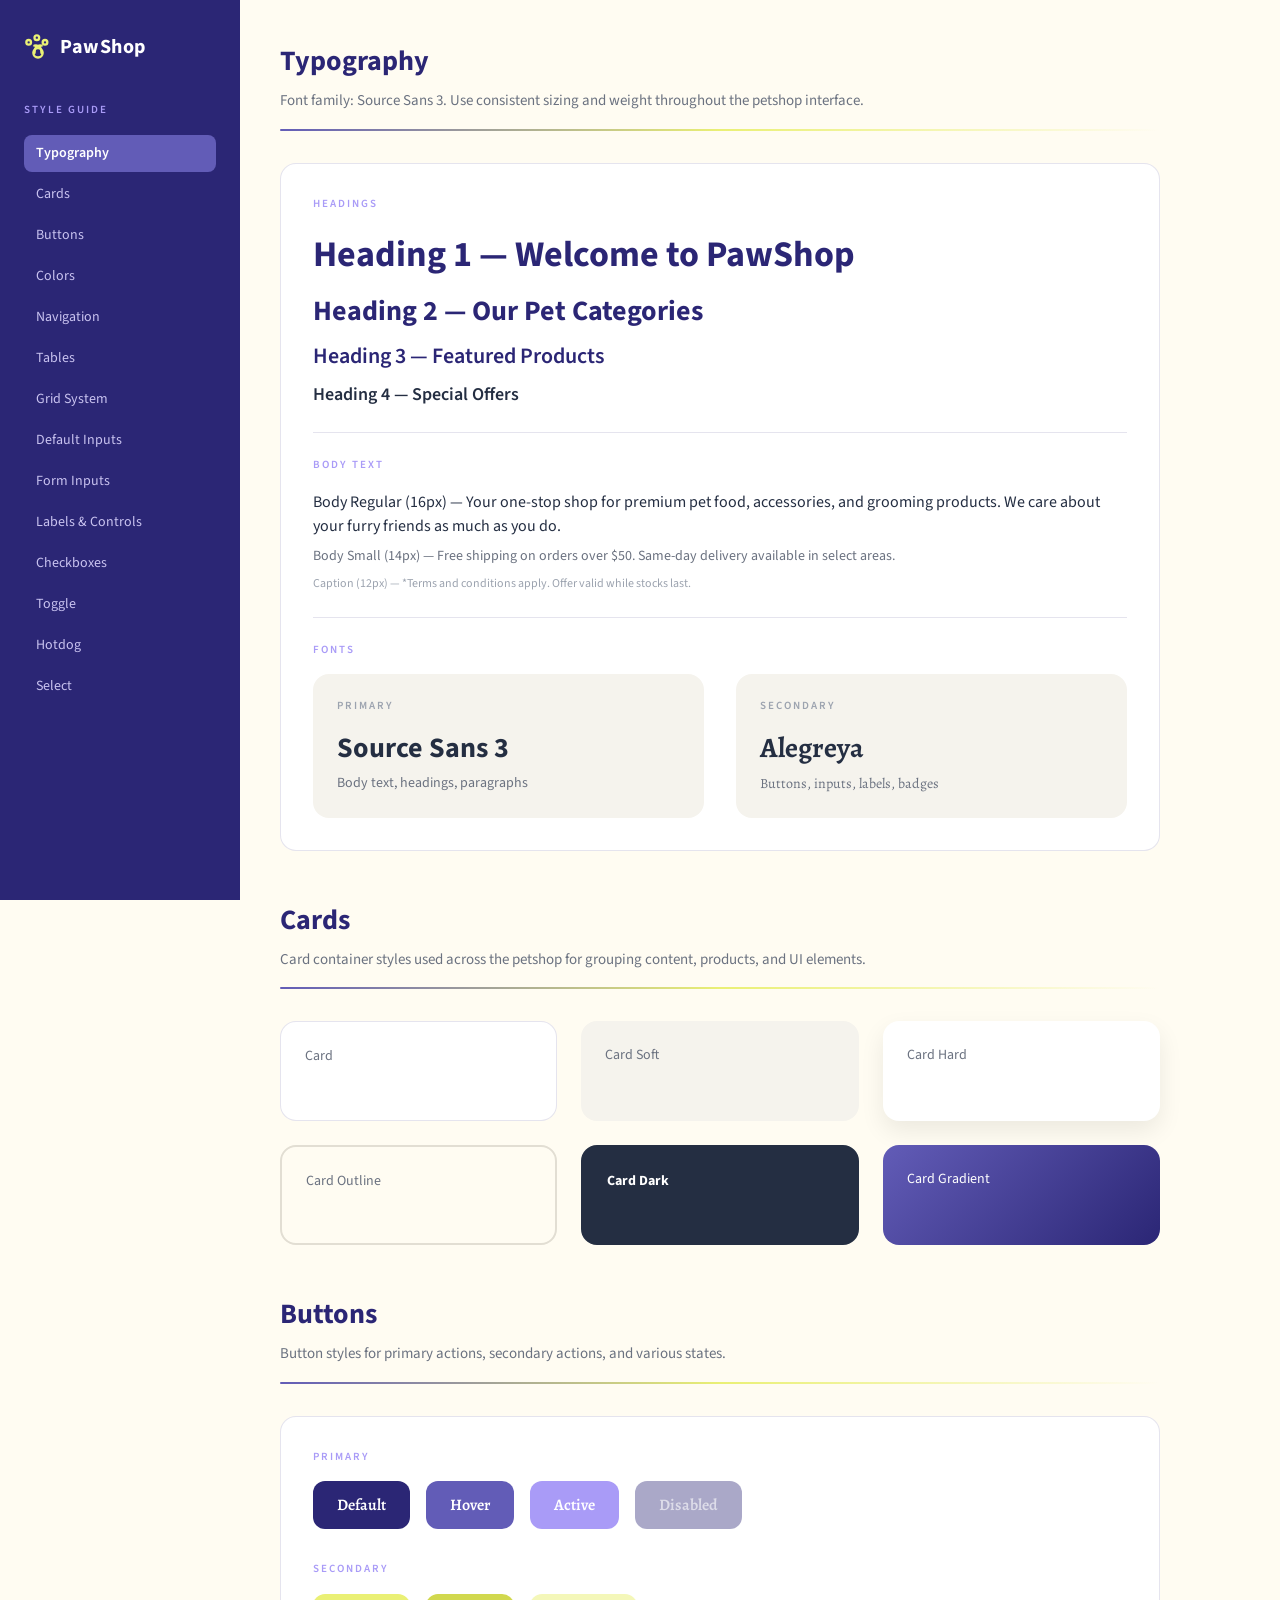
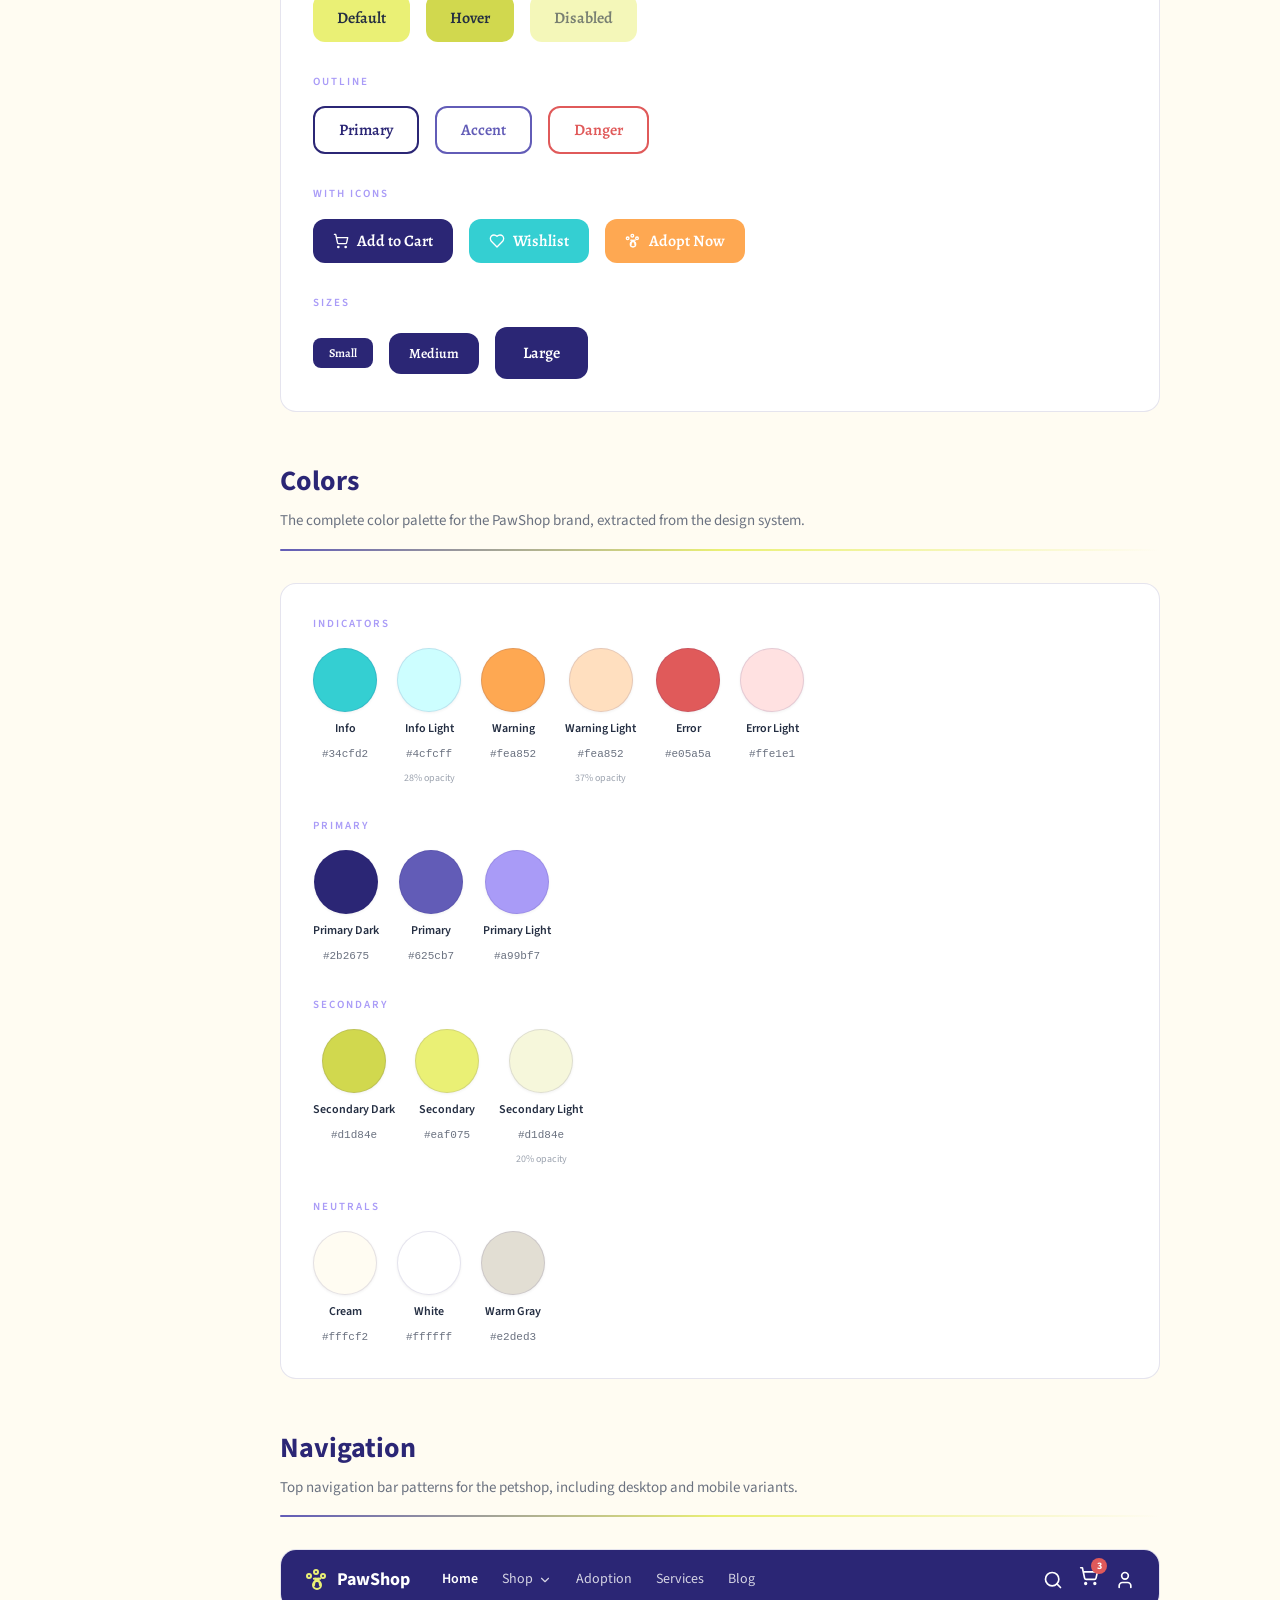
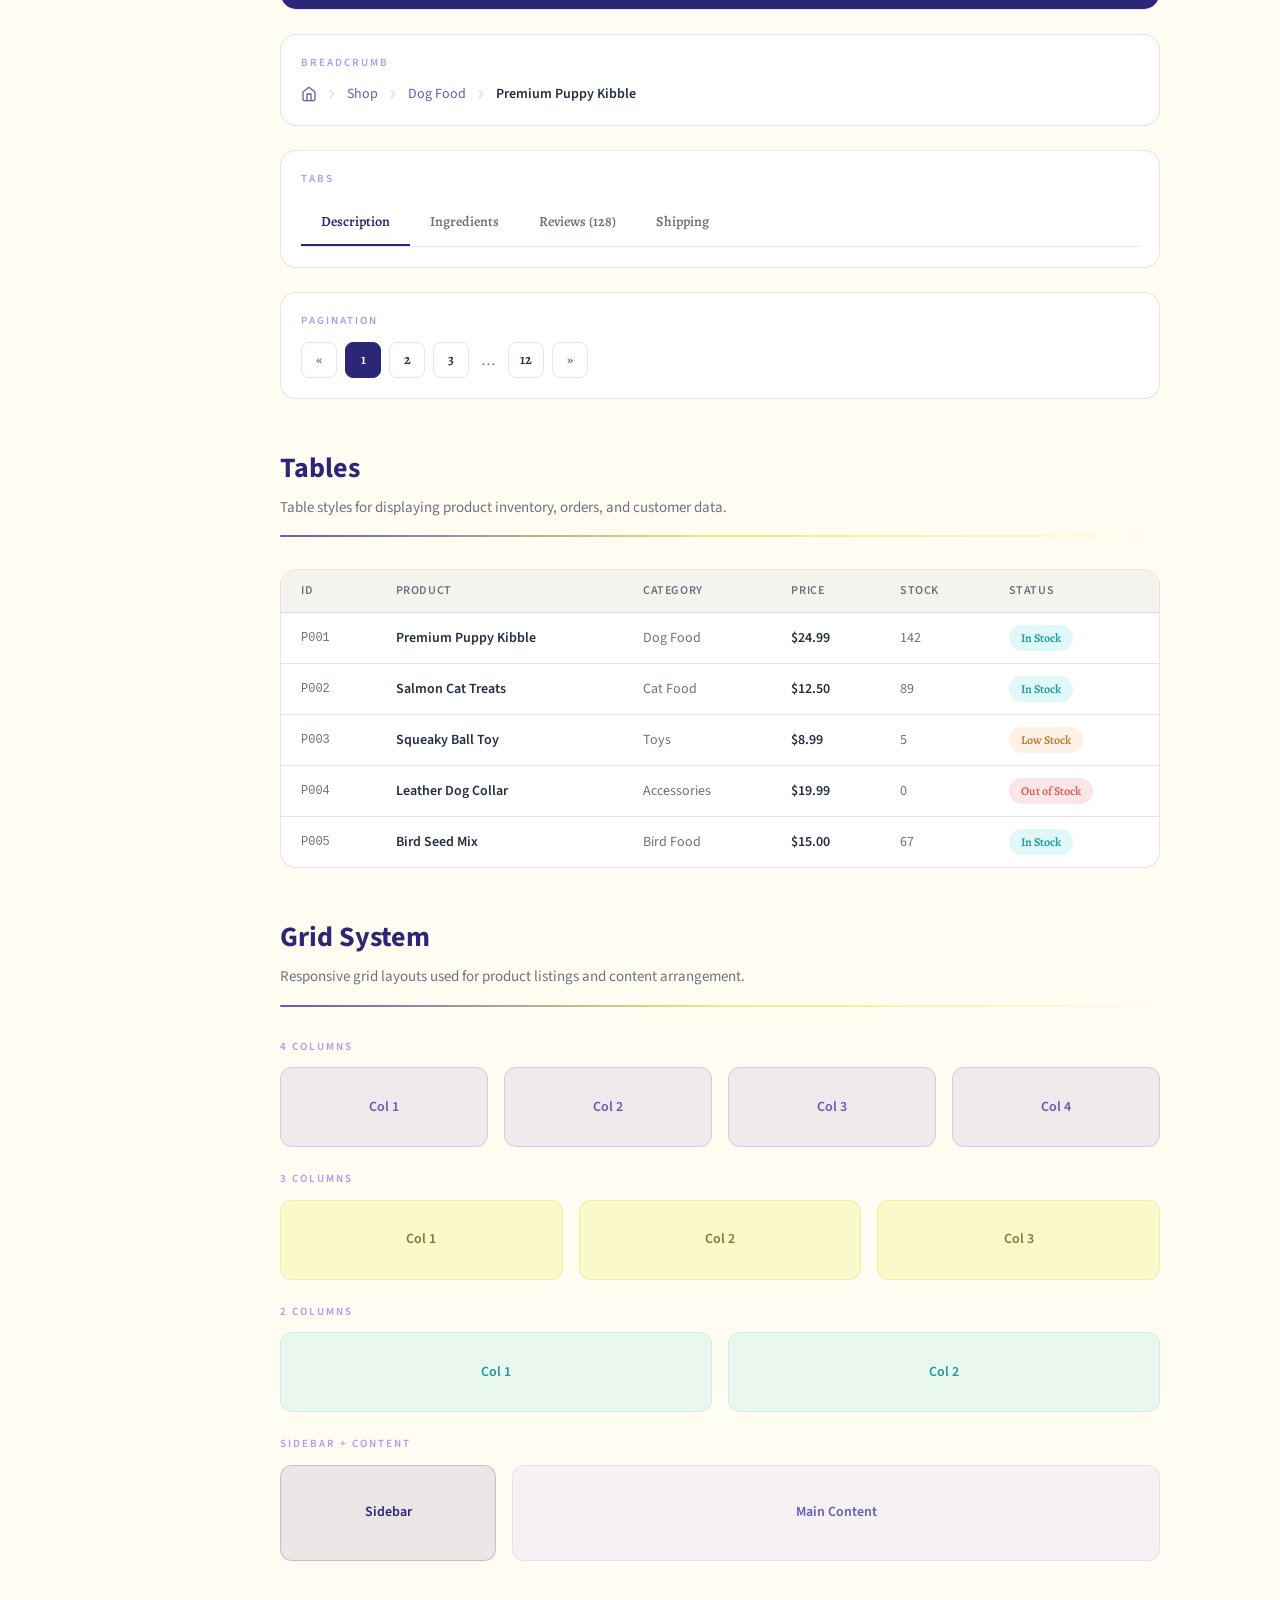
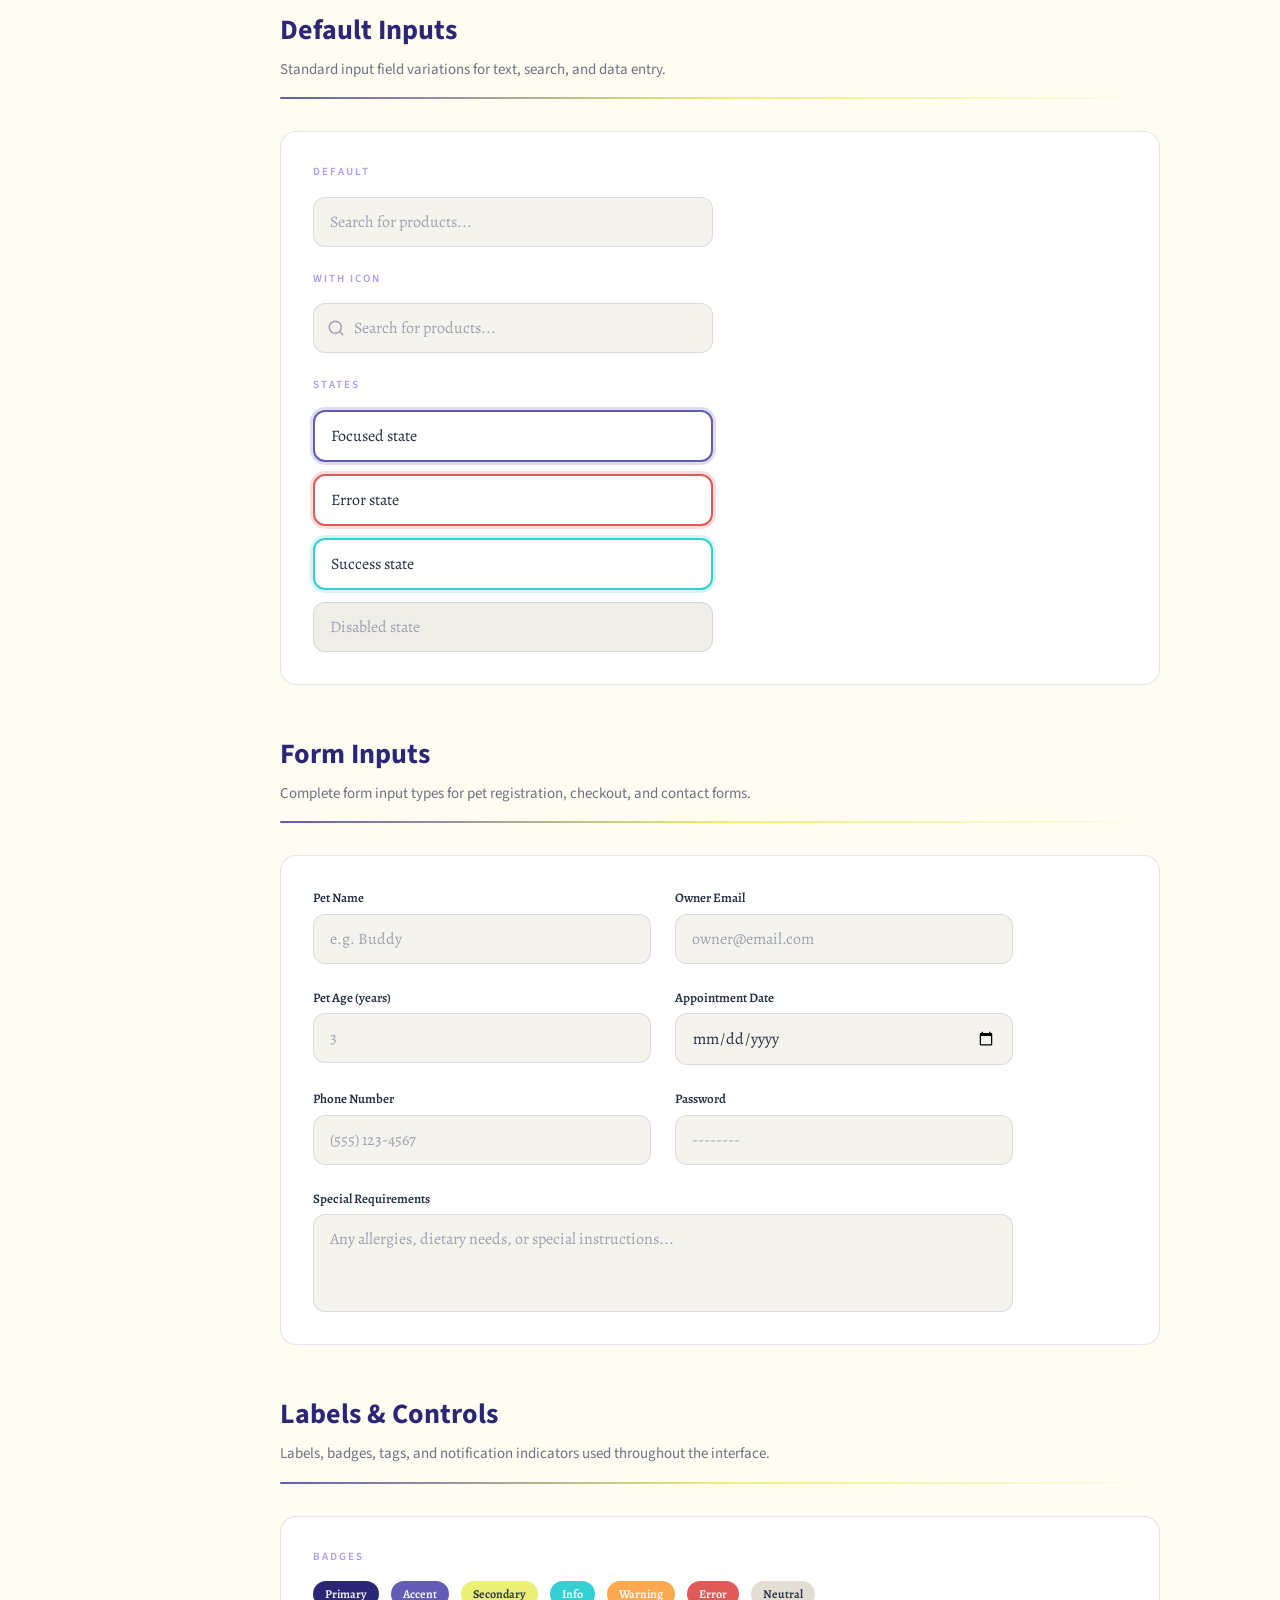
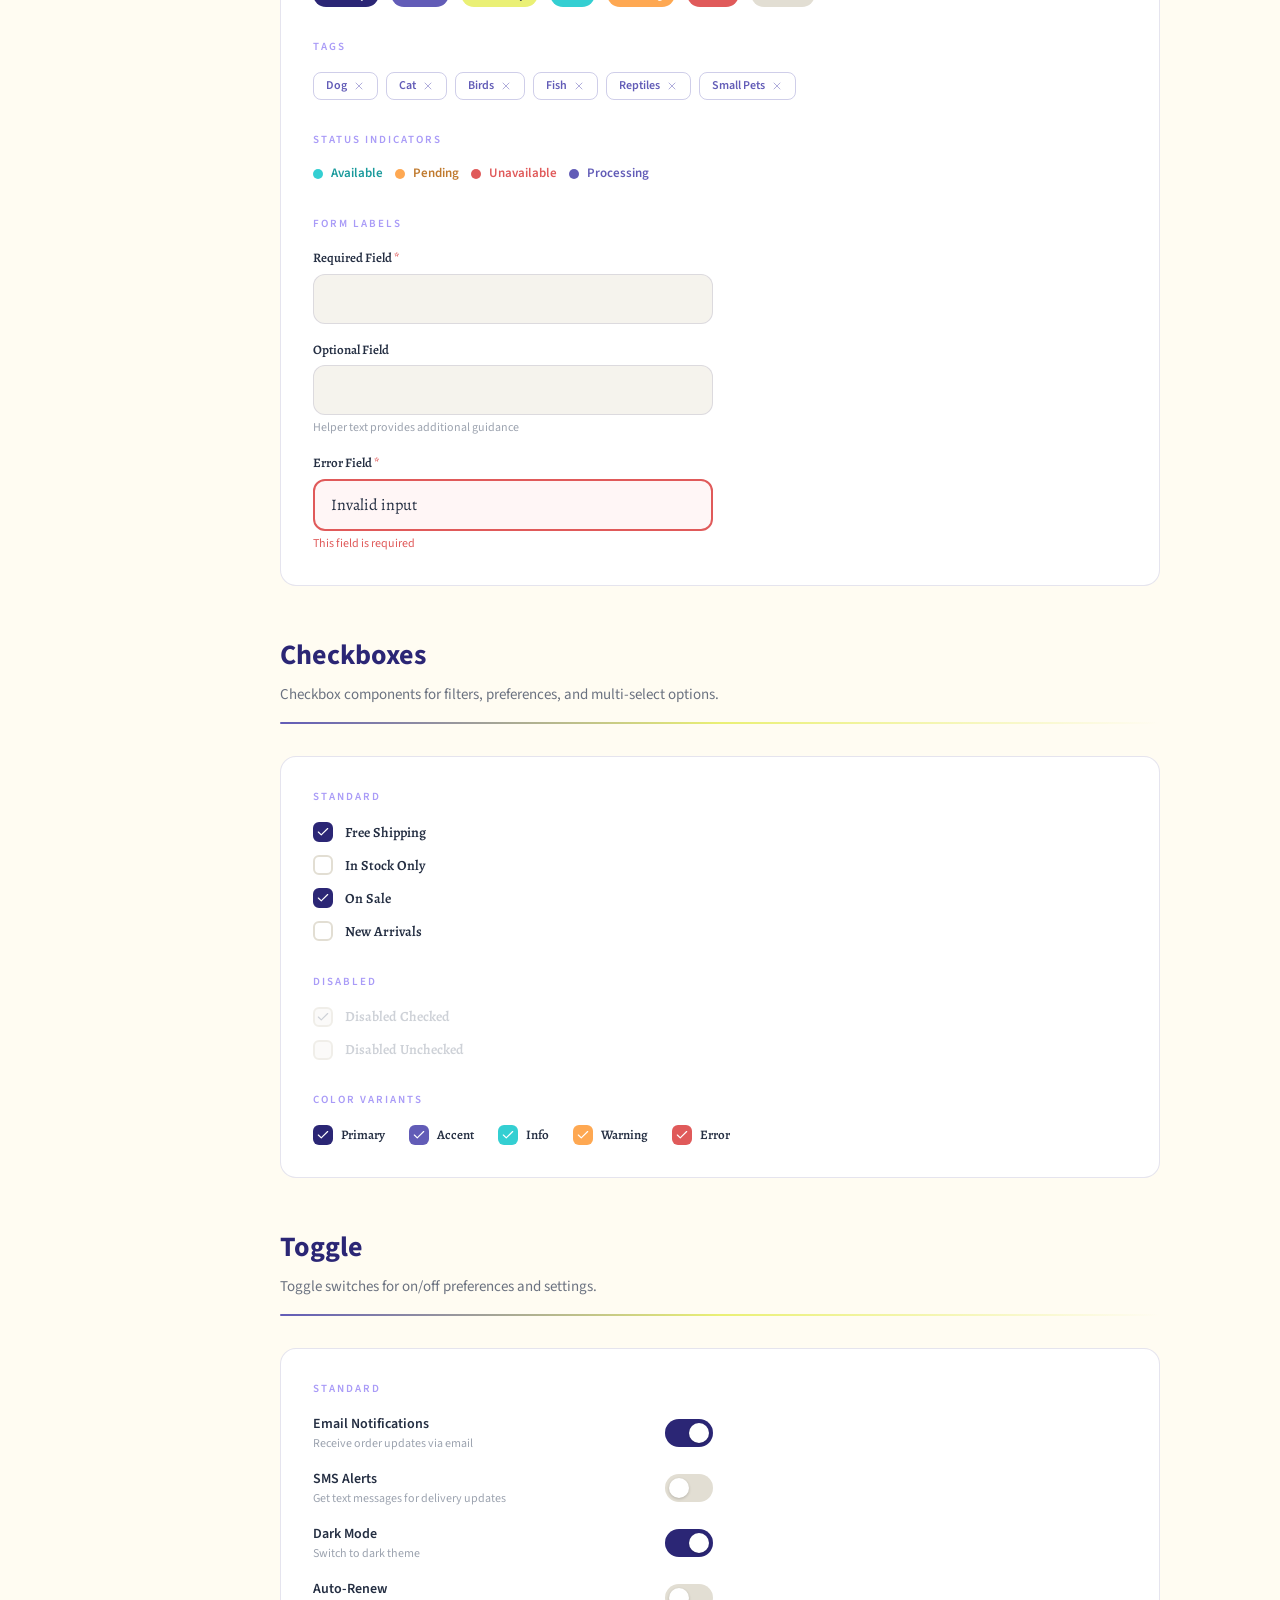
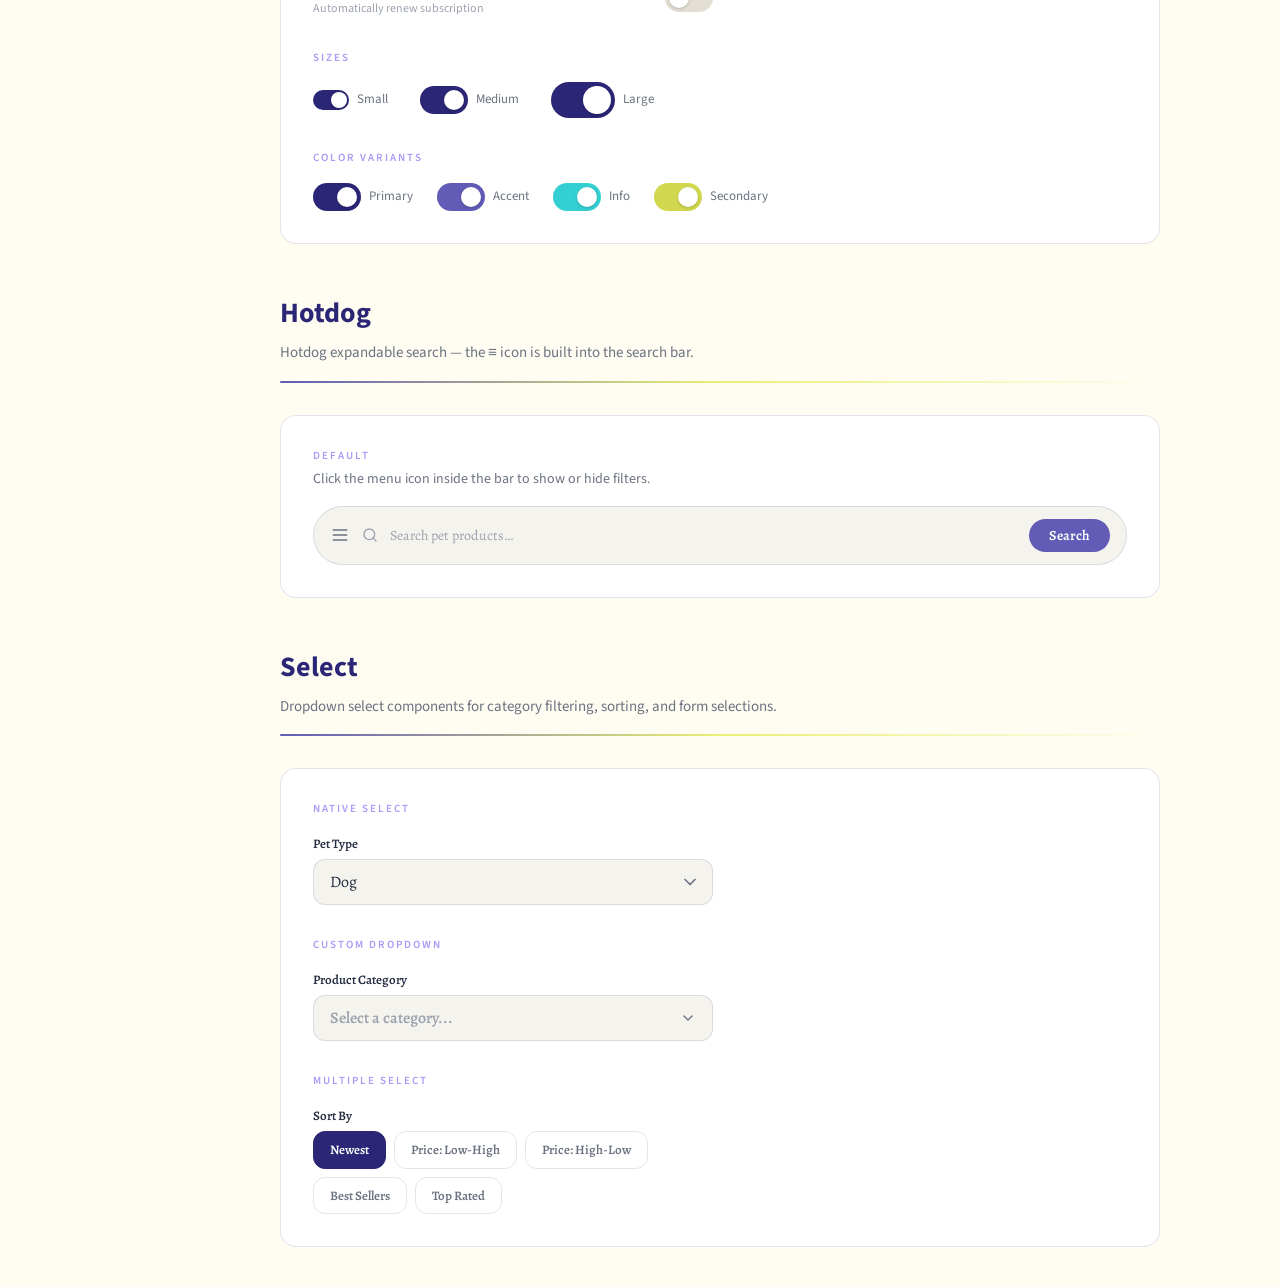
==== m6/styleguide/index.html @ cb01f3df "Update entire project: add styles and modify documents" ====
<!DOCTYPE html>
<html lang="en">
<head>
  <meta charset="UTF-8" />
  <meta name="viewport" content="width=device-width, initial-scale=1.0" />
  <title>PawShop Style Guide</title>
  <link rel="stylesheet" href="lib/css/gridsystem.css" />
  <link rel="stylesheet" href="lib/css/styleguide.css" />
</head>
<body>
<div class="app">

  <!-- ===== SIDEBAR ===== -->
  <nav class="sidebar" id="sidebar">
    <div class="sidebar-logo">
      <svg xmlns="http://www.w3.org/2000/svg" width="28" height="28" viewBox="0 0 24 24" fill="none" stroke="currentColor" stroke-width="2" stroke-linecap="round" stroke-linejoin="round"><circle cx="11" cy="4" r="2"/><circle cx="18" cy="8" r="2"/><circle cx="4" cy="8" r="2"/><path d="M9 17.2C9 11.8 12.3 10 15.1 10.8M15 17.2C15 11.8 11.7 10 8.9 10.8"/><circle cx="12" cy="17" r="4"/></svg>
      <span>PawShop</span>
    </div>
    <p class="sidebar-label">Style Guide</p>
    <ul>
      <li><a href="#typography" class="active" data-nav>Typography</a></li>
      <li><a href="#cards" data-nav>Cards</a></li>
      <li><a href="#buttons" data-nav>Buttons</a></li>
      <li><a href="#colors" data-nav>Colors</a></li>
      <li><a href="#navigation" data-nav>Navigation</a></li>
      <li><a href="#tables" data-nav>Tables</a></li>
      <li><a href="#gridsystem" data-nav>Grid System</a></li>
      <li><a href="#default-inputs" data-nav>Default Inputs</a></li>
      <li><a href="#form-inputs" data-nav>Form Inputs</a></li>
      <li><a href="#labels-controls" data-nav>Labels &amp; Controls</a></li>
      <li><a href="#checkboxes" data-nav>Checkboxes</a></li>
      <li><a href="#toggle" data-nav>Toggle</a></li>
      <li><a href="#hotdog" data-nav>Hotdog</a></li>
      <li><a href="#select" data-nav>Select</a></li>
    </ul>
  </nav>

  <!-- ===== MAIN CONTENT ===== -->
  <div class="content">

    <!-- ==================== TYPOGRAPHY ==================== -->
    <div class="section-header" id="typography">
      <h2>Typography</h2>
      <p>Font family: Source Sans 3. Use consistent sizing and weight throughout the petshop interface.</p>
      <div class="divider"></div>
    </div>
    <div class="box space-y-6">
      <div>
        <p class="sub-label">Headings</p>
        <div class="heading-1">Heading 1 &mdash; Welcome to PawShop</div>
        <div class="heading-2">Heading 2 &mdash; Our Pet Categories</div>
        <div class="heading-3">Heading 3 &mdash; Featured Products</div>
        <div class="heading-4">Heading 4 &mdash; Special Offers</div>
      </div>
      <div class="hr"></div>
      <div>
        <p class="sub-label">Body Text</p>
        <p class="body-regular">Body Regular (16px) &mdash; Your one-stop shop for premium pet food, accessories, and grooming products. We care about your furry friends as much as you do.</p>
        <p class="body-small">Body Small (14px) &mdash; Free shipping on orders over $50. Same-day delivery available in select areas.</p>
        <p class="caption">Caption (12px) &mdash; *Terms and conditions apply. Offer valid while stocks last.</p>
      </div>
      <div class="hr"></div>
      <div>
        <p class="sub-label">Fonts</p>
        <div class="flex gap-8 flex-wrap">
          <div class="font-card">
            <p class="font-card-label">Primary</p>
            <p class="font-card-name" style="font-family:'Source Sans 3',sans-serif;font-weight:700">Source Sans 3</p>
            <p class="font-card-desc" style="font-family:'Source Sans 3',sans-serif">Body text, headings, paragraphs</p>
          </div>
          <div class="font-card">
            <p class="font-card-label">Secondary</p>
            <p class="font-card-name" style="font-family:'Alegreya',serif;font-weight:700">Alegreya</p>
            <p class="font-card-desc" style="font-family:'Alegreya',serif">Buttons, inputs, labels, badges</p>
          </div>
        </div>
      </div>
    </div>

    <!-- ==================== CARDS ==================== -->
    <div class="section-header" id="cards">
      <h2>Cards</h2>
      <p>Card container styles used across the petshop for grouping content, products, and UI elements.</p>
      <div class="divider"></div>
    </div>
    <div class="cards-grid">
      <!-- Card -->
      <div class="card-variant card-default">
        <p>Card</p>
      </div>

      <!-- Card Soft -->
      <div class="card-variant card-soft">
        <p>Card Soft</p>
      </div>

      <!-- Card Hard -->
      <div class="card-variant card-hard">
        <p>Card Hard</p>
      </div>

      <!-- Card Outline -->
      <div class="card-variant card-outline-var">
        <p>Card Outline</p>
      </div>

      <!-- Card Dark -->
      <div class="card-variant card-dark">
        <p>Card Dark</p>
      </div>

      <!-- Card Gradient -->
      <div class="card-variant card-gradient">
        <p>Card Gradient</p>
      </div>
    </div>

    <!-- ==================== BUTTONS ==================== -->
    <div class="section-header" id="buttons">
      <h2>Buttons</h2>
      <p>Button styles for primary actions, secondary actions, and various states.</p>
      <div class="divider"></div>
    </div>
    <div class="box space-y-8">
      <div>
        <p class="sub-label">Primary</p>
        <div class="flex flex-wrap gap-4 items-center">
          <button class="btn btn-primary">Default</button>
          <button class="btn btn-primary-hover">Hover</button>
          <button class="btn btn-primary-active">Active</button>
          <button class="btn btn-primary-disabled">Disabled</button>
        </div>
      </div>
      <div>
        <p class="sub-label">Secondary</p>
        <div class="flex flex-wrap gap-4 items-center">
          <button class="btn btn-secondary">Default</button>
          <button class="btn btn-secondary-hover">Hover</button>
          <button class="btn btn-secondary-disabled">Disabled</button>
        </div>
      </div>
      <div>
        <p class="sub-label">Outline</p>
        <div class="flex flex-wrap gap-4 items-center">
          <button class="btn btn-outline">Primary</button>
          <button class="btn btn-outline-accent">Accent</button>
          <button class="btn btn-outline-danger">Danger</button>
        </div>
      </div>
      <div>
        <p class="sub-label">With Icons</p>
        <div class="flex flex-wrap gap-4 items-center">
          <button class="btn btn-icon" style="border-radius:12px">
            <svg xmlns="http://www.w3.org/2000/svg" width="16" height="16" viewBox="0 0 24 24" fill="none" stroke="currentColor" stroke-width="2" stroke-linecap="round" stroke-linejoin="round"><circle cx="8" cy="21" r="1"/><circle cx="19" cy="21" r="1"/><path d="M2.05 2.05h2l2.66 12.42a2 2 0 0 0 2 1.58h9.78a2 2 0 0 0 1.95-1.57l1.65-7.43H5.12"/></svg>
            Add to Cart
          </button>
          <button class="btn btn-teal" style="border-radius:12px">
            <svg xmlns="http://www.w3.org/2000/svg" width="16" height="16" viewBox="0 0 24 24" fill="none" stroke="currentColor" stroke-width="2" stroke-linecap="round" stroke-linejoin="round"><path d="M19 14c1.49-1.46 3-3.21 3-5.5A5.5 5.5 0 0 0 16.5 3c-1.76 0-3 .5-4.5 2-1.5-1.5-2.74-2-4.5-2A5.5 5.5 0 0 0 2 8.5c0 2.3 1.5 4.05 3 5.5l7 7Z"/></svg>
            Wishlist
          </button>
          <button class="btn btn-orange" style="border-radius:12px">
            <svg xmlns="http://www.w3.org/2000/svg" width="16" height="16" viewBox="0 0 24 24" fill="none" stroke="currentColor" stroke-width="2" stroke-linecap="round" stroke-linejoin="round"><circle cx="11" cy="4" r="2"/><circle cx="18" cy="8" r="2"/><circle cx="4" cy="8" r="2"/><path d="M9 17.2C9 11.8 12.3 10 15.1 10.8M15 17.2C15 11.8 11.7 10 8.9 10.8"/><circle cx="12" cy="17" r="4"/></svg>
            Adopt Now
          </button>
        </div>
      </div>
      <div>
        <p class="sub-label">Sizes</p>
        <div class="flex flex-wrap gap-4 items-center">
          <button class="btn btn-primary btn-sm">Small</button>
          <button class="btn btn-primary btn-md">Medium</button>
          <button class="btn btn-primary btn-lg">Large</button>
        </div>
      </div>
    </div>

    <!-- ==================== COLORS ==================== -->
    <div class="section-header" id="colors">
      <h2>Colors</h2>
      <p>The complete color palette for the PawShop brand, extracted from the design system.</p>
      <div class="divider"></div>
    </div>
    <div class="box space-y-8">
      <div>
        <p class="sub-label">Indicators</p>
        <div class="flex flex-wrap gap-5">
          <div class="color-swatch"><div class="color-circle" style="background:#34cfd2"></div><p class="color-name">Info</p><p class="color-hex">#34cfd2</p></div>
          <div class="color-swatch"><div class="color-circle" style="background:rgba(76,252,255,0.28)"></div><p class="color-name">Info Light</p><p class="color-hex">#4cfcff</p><p class="color-opacity">28% opacity</p></div>
          <div class="color-swatch"><div class="color-circle" style="background:#fea852"></div><p class="color-name">Warning</p><p class="color-hex">#fea852</p></div>
          <div class="color-swatch"><div class="color-circle" style="background:rgba(254,168,82,0.37)"></div><p class="color-name">Warning Light</p><p class="color-hex">#fea852</p><p class="color-opacity">37% opacity</p></div>
          <div class="color-swatch"><div class="color-circle" style="background:#e05a5a"></div><p class="color-name">Error</p><p class="color-hex">#e05a5a</p></div>
          <div class="color-swatch"><div class="color-circle" style="background:#ffe1e1"></div><p class="color-name">Error Light</p><p class="color-hex">#ffe1e1</p></div>
        </div>
      </div>
      <div>
        <p class="sub-label">Primary</p>
        <div class="flex flex-wrap gap-5">
          <div class="color-swatch"><div class="color-circle" style="background:#2b2675"></div><p class="color-name">Primary Dark</p><p class="color-hex">#2b2675</p></div>
          <div class="color-swatch"><div class="color-circle" style="background:#625cb7"></div><p class="color-name">Primary</p><p class="color-hex">#625cb7</p></div>
          <div class="color-swatch"><div class="color-circle" style="background:#a99bf7"></div><p class="color-name">Primary Light</p><p class="color-hex">#a99bf7</p></div>
        </div>
      </div>
      <div>
        <p class="sub-label">Secondary</p>
        <div class="flex flex-wrap gap-5">
          <div class="color-swatch"><div class="color-circle" style="background:#d1d84e"></div><p class="color-name">Secondary Dark</p><p class="color-hex">#d1d84e</p></div>
          <div class="color-swatch"><div class="color-circle" style="background:#eaf075"></div><p class="color-name">Secondary</p><p class="color-hex">#eaf075</p></div>
          <div class="color-swatch"><div class="color-circle" style="background:rgba(209,216,78,0.2)"></div><p class="color-name">Secondary Light</p><p class="color-hex">#d1d84e</p><p class="color-opacity">20% opacity</p></div>
        </div>
      </div>
      <div>
        <p class="sub-label">Neutrals</p>
        <div class="flex flex-wrap gap-5">
          <div class="color-swatch"><div class="color-circle" style="background:#fffcf2"></div><p class="color-name">Cream</p><p class="color-hex">#fffcf2</p></div>
          <div class="color-swatch"><div class="color-circle" style="background:#ffffff"></div><p class="color-name">White</p><p class="color-hex">#ffffff</p></div>
          <div class="color-swatch"><div class="color-circle" style="background:#e2ded3"></div><p class="color-name">Warm Gray</p><p class="color-hex">#e2ded3</p></div>
        </div>
      </div>
    </div>

    <!-- ==================== NAVIGATION ==================== -->
    <div class="section-header" id="navigation">
      <h2>Navigation</h2>
      <p>Top navigation bar patterns for the petshop, including desktop and mobile variants.</p>
      <div class="divider"></div>
    </div>
    <div class="space-y-6">
      <!-- Desktop Nav -->
      <div class="nav-demo">
        <div class="nav-bar">
          <div class="nav-left">
            <div class="nav-brand">
              <svg xmlns="http://www.w3.org/2000/svg" width="24" height="24" viewBox="0 0 24 24" fill="none" stroke="currentColor" stroke-width="2" stroke-linecap="round" stroke-linejoin="round"><circle cx="11" cy="4" r="2"/><circle cx="18" cy="8" r="2"/><circle cx="4" cy="8" r="2"/><path d="M9 17.2C9 11.8 12.3 10 15.1 10.8M15 17.2C15 11.8 11.7 10 8.9 10.8"/><circle cx="12" cy="17" r="4"/></svg>
              <span>PawShop</span>
            </div>
            <div class="nav-links">
              <a href="#" style="color:#fff;font-weight:600">Home</a>
              <a href="#">Shop <svg xmlns="http://www.w3.org/2000/svg" width="14" height="14" viewBox="0 0 24 24" fill="none" stroke="currentColor" stroke-width="2" stroke-linecap="round" stroke-linejoin="round" style="display:inline;vertical-align:middle;margin-left:2px"><polyline points="6 9 12 15 18 9"/></svg></a>
              <a href="#">Adoption</a>
              <a href="#">Services</a>
              <a href="#">Blog</a>
            </div>
          </div>
          <div class="nav-right">
            <svg xmlns="http://www.w3.org/2000/svg" width="20" height="20" viewBox="0 0 24 24" fill="none" stroke="currentColor" stroke-width="2" stroke-linecap="round" stroke-linejoin="round"><circle cx="11" cy="11" r="8"/><path d="m21 21-4.3-4.3"/></svg>
            <div style="position:relative">
              <svg xmlns="http://www.w3.org/2000/svg" width="20" height="20" viewBox="0 0 24 24" fill="none" stroke="currentColor" stroke-width="2" stroke-linecap="round" stroke-linejoin="round"><circle cx="8" cy="21" r="1"/><circle cx="19" cy="21" r="1"/><path d="M2.05 2.05h2l2.66 12.42a2 2 0 0 0 2 1.58h9.78a2 2 0 0 0 1.95-1.57l1.65-7.43H5.12"/></svg>
              <span class="cart-badge">3</span>
            </div>
            <svg xmlns="http://www.w3.org/2000/svg" width="20" height="20" viewBox="0 0 24 24" fill="none" stroke="currentColor" stroke-width="2" stroke-linecap="round" stroke-linejoin="round"><path d="M19 21v-2a4 4 0 0 0-4-4H9a4 4 0 0 0-4 4v2"/><circle cx="12" cy="7" r="4"/></svg>
          </div>
        </div>
      </div>

      <!-- Breadcrumb -->
      <div class="box" style="padding:20px">
        <p class="sub-label" style="margin-bottom:12px">Breadcrumb</p>
        <div class="breadcrumb">
          <svg class="home-icon" xmlns="http://www.w3.org/2000/svg" width="16" height="16" viewBox="0 0 24 24" fill="none" stroke="currentColor" stroke-width="2" stroke-linecap="round" stroke-linejoin="round"><path d="m3 9 9-7 9 7v11a2 2 0 0 1-2 2H5a2 2 0 0 1-2-2z"/><polyline points="9 22 9 12 15 12 15 22"/></svg>
          <svg xmlns="http://www.w3.org/2000/svg" width="14" height="14" viewBox="0 0 24 24" fill="none" stroke="#e2ded3" stroke-width="2" stroke-linecap="round" stroke-linejoin="round"><polyline points="9 18 15 12 9 6"/></svg>
          <span class="crumb-link">Shop</span>
          <svg xmlns="http://www.w3.org/2000/svg" width="14" height="14" viewBox="0 0 24 24" fill="none" stroke="#e2ded3" stroke-width="2" stroke-linecap="round" stroke-linejoin="round"><polyline points="9 18 15 12 9 6"/></svg>
          <span class="crumb-link">Dog Food</span>
          <svg xmlns="http://www.w3.org/2000/svg" width="14" height="14" viewBox="0 0 24 24" fill="none" stroke="#e2ded3" stroke-width="2" stroke-linecap="round" stroke-linejoin="round"><polyline points="9 18 15 12 9 6"/></svg>
          <span class="crumb-current">Premium Puppy Kibble</span>
        </div>
      </div>

      <!-- Tabs -->
      <div class="box" style="padding:20px">
        <p class="sub-label" style="margin-bottom:12px">Tabs</p>
        <div class="tabs">
          <button class="tab active">Description</button>
          <button class="tab">Ingredients</button>
          <button class="tab">Reviews (128)</button>
          <button class="tab">Shipping</button>
        </div>
      </div>

      <!-- Pagination -->
      <div class="box" style="padding:20px">
        <p class="sub-label" style="margin-bottom:12px">Pagination</p>
        <div class="pagination">
          <button class="page-btn arrow">&laquo;</button>
          <button class="page-btn active">1</button>
          <button class="page-btn">2</button>
          <button class="page-btn">3</button>
          <span class="page-ellipsis">...</span>
          <button class="page-btn">12</button>
          <button class="page-btn arrow">&raquo;</button>
        </div>
      </div>
    </div>

    <!-- ==================== TABLES ==================== -->
    <div class="section-header" id="tables">
      <h2>Tables</h2>
      <p>Table styles for displaying product inventory, orders, and customer data.</p>
      <div class="divider"></div>
    </div>
    <div class="table-wrap">
      <table>
        <thead>
          <tr>
            <th>ID</th>
            <th>Product</th>
            <th>Category</th>
            <th>Price</th>
            <th>Stock</th>
            <th>Status</th>
          </tr>
        </thead>
        <tbody>
          <tr>
            <td class="td-id">P001</td>
            <td class="td-name">Premium Puppy Kibble</td>
            <td class="td-category">Dog Food</td>
            <td class="td-price">$24.99</td>
            <td class="td-stock">142</td>
            <td><span class="status-badge status-in-stock">In Stock</span></td>
          </tr>
          <tr>
            <td class="td-id">P002</td>
            <td class="td-name">Salmon Cat Treats</td>
            <td class="td-category">Cat Food</td>
            <td class="td-price">$12.50</td>
            <td class="td-stock">89</td>
            <td><span class="status-badge status-in-stock">In Stock</span></td>
          </tr>
          <tr>
            <td class="td-id">P003</td>
            <td class="td-name">Squeaky Ball Toy</td>
            <td class="td-category">Toys</td>
            <td class="td-price">$8.99</td>
            <td class="td-stock">5</td>
            <td><span class="status-badge status-low-stock">Low Stock</span></td>
          </tr>
          <tr>
            <td class="td-id">P004</td>
            <td class="td-name">Leather Dog Collar</td>
            <td class="td-category">Accessories</td>
            <td class="td-price">$19.99</td>
            <td class="td-stock">0</td>
            <td><span class="status-badge status-out-of-stock">Out of Stock</span></td>
          </tr>
          <tr>
            <td class="td-id">P005</td>
            <td class="td-name">Bird Seed Mix</td>
            <td class="td-category">Bird Food</td>
            <td class="td-price">$15.00</td>
            <td class="td-stock">67</td>
            <td><span class="status-badge status-in-stock">In Stock</span></td>
          </tr>
        </tbody>
      </table>
    </div>

    <!-- ==================== GRID SYSTEM ==================== -->
    <div class="section-header" id="gridsystem">
      <h2>Grid System</h2>
      <p>Responsive grid layouts used for product listings and content arrangement.</p>
      <div class="divider"></div>
    </div>
    <div class="space-y-6">
      <div>
        <p class="sub-label" style="margin-bottom:12px">4 Columns</p>
        <div class="grid-demo-4">
          <div class="grid-cell purple">Col 1</div>
          <div class="grid-cell purple">Col 2</div>
          <div class="grid-cell purple">Col 3</div>
          <div class="grid-cell purple">Col 4</div>
        </div>
      </div>
      <div>
        <p class="sub-label" style="margin-bottom:12px">3 Columns</p>
        <div class="grid-demo-3">
          <div class="grid-cell yellow">Col 1</div>
          <div class="grid-cell yellow">Col 2</div>
          <div class="grid-cell yellow">Col 3</div>
        </div>
      </div>
      <div>
        <p class="sub-label" style="margin-bottom:12px">2 Columns</p>
        <div class="grid-demo-2">
          <div class="grid-cell teal">Col 1</div>
          <div class="grid-cell teal">Col 2</div>
        </div>
      </div>
      <div>
        <p class="sub-label" style="margin-bottom:12px">Sidebar + Content</p>
        <div class="grid-demo-sidebar">
          <div class="grid-cell dark-purple tall">Sidebar</div>
          <div class="grid-cell light-purple tall">Main Content</div>
        </div>
      </div>
    </div>

    <!-- ==================== DEFAULT INPUTS ==================== -->
    <div class="section-header" id="default-inputs">
      <h2>Default Inputs</h2>
      <p>Standard input field variations for text, search, and data entry.</p>
      <div class="divider"></div>
    </div>
    <div class="box space-y-6">
      <div>
        <p class="sub-label">Default</p>
        <input type="text" class="input-field" placeholder="Search for products..." />
      </div>
      <div>
        <p class="sub-label">With Icon</p>
        <div class="input-with-icon">
          <svg xmlns="http://www.w3.org/2000/svg" width="18" height="18" viewBox="0 0 24 24" fill="none" stroke="currentColor" stroke-width="2" stroke-linecap="round" stroke-linejoin="round"><circle cx="11" cy="11" r="8"/><path d="m21 21-4.3-4.3"/></svg>
          <input type="text" class="input-field" style="padding-left:40px;max-width:none;width:100%" placeholder="Search for products..." />
        </div>
      </div>
      <div>
        <p class="sub-label">States</p>
        <div class="flex flex-col gap-3" style="max-width:400px">
          <input type="text" class="input-field input-focused" value="Focused state" readonly style="max-width:none;width:100%" />
          <input type="text" class="input-field input-error" value="Error state" readonly style="max-width:none;width:100%" />
          <input type="text" class="input-field input-success" value="Success state" readonly style="max-width:none;width:100%" />
          <input type="text" class="input-field input-disabled" value="Disabled state" disabled style="max-width:none;width:100%" />
        </div>
      </div>
    </div>

    <!-- ==================== FORM INPUTS ==================== -->
    <div class="section-header" id="form-inputs">
      <h2>Form Inputs</h2>
      <p>Complete form input types for pet registration, checkout, and contact forms.</p>
      <div class="divider"></div>
    </div>
    <div class="box">
      <div class="form-grid">
        <div class="form-group">
          <label class="form-label">Pet Name</label>
          <input type="text" class="input-field" style="max-width:none;width:100%" placeholder="e.g. Buddy" />
        </div>
        <div class="form-group">
          <label class="form-label">Owner Email</label>
          <input type="email" class="input-field" style="max-width:none;width:100%" placeholder="owner@email.com" />
        </div>
        <div class="form-group">
          <label class="form-label">Pet Age (years)</label>
          <input type="number" class="input-field" style="max-width:none;width:100%" placeholder="3" min="0" />
        </div>
        <div class="form-group">
          <label class="form-label">Appointment Date</label>
          <input type="date" class="input-field" style="max-width:none;width:100%" />
        </div>
        <div class="form-group">
          <label class="form-label">Phone Number</label>
          <input type="tel" class="input-field" style="max-width:none;width:100%" placeholder="(555) 123-4567" />
        </div>
        <div class="form-group">
          <label class="form-label">Password</label>
          <input type="password" class="input-field" style="max-width:none;width:100%" placeholder="--------" />
        </div>
        <div class="form-group full-width">
          <label class="form-label">Special Requirements</label>
          <textarea class="input-field" style="max-width:none;width:100%;resize:none" rows="3" placeholder="Any allergies, dietary needs, or special instructions..."></textarea>
        </div>
      </div>
    </div>

    <!-- ==================== LABELS & CONTROLS ==================== -->
    <div class="section-header" id="labels-controls">
      <h2>Labels &amp; Controls</h2>
      <p>Labels, badges, tags, and notification indicators used throughout the interface.</p>
      <div class="divider"></div>
    </div>
    <div class="box space-y-8">
      <div>
        <p class="sub-label">Badges</p>
        <div class="flex flex-wrap gap-3">
          <span class="badge badge-primary">Primary</span>
          <span class="badge badge-accent">Accent</span>
          <span class="badge badge-secondary">Secondary</span>
          <span class="badge badge-info">Info</span>
          <span class="badge badge-warning">Warning</span>
          <span class="badge badge-error">Error</span>
          <span class="badge badge-neutral">Neutral</span>
        </div>
      </div>
      <div>
        <p class="sub-label">Tags</p>
        <div class="flex flex-wrap gap-2">
          <span class="tag">Dog <svg xmlns="http://www.w3.org/2000/svg" width="12" height="12" viewBox="0 0 24 24" fill="none" stroke="currentColor" stroke-width="2" stroke-linecap="round" stroke-linejoin="round"><path d="M18 6 6 18"/><path d="m6 6 12 12"/></svg></span>
          <span class="tag">Cat <svg xmlns="http://www.w3.org/2000/svg" width="12" height="12" viewBox="0 0 24 24" fill="none" stroke="currentColor" stroke-width="2" stroke-linecap="round" stroke-linejoin="round"><path d="M18 6 6 18"/><path d="m6 6 12 12"/></svg></span>
          <span class="tag">Birds <svg xmlns="http://www.w3.org/2000/svg" width="12" height="12" viewBox="0 0 24 24" fill="none" stroke="currentColor" stroke-width="2" stroke-linecap="round" stroke-linejoin="round"><path d="M18 6 6 18"/><path d="m6 6 12 12"/></svg></span>
          <span class="tag">Fish <svg xmlns="http://www.w3.org/2000/svg" width="12" height="12" viewBox="0 0 24 24" fill="none" stroke="currentColor" stroke-width="2" stroke-linecap="round" stroke-linejoin="round"><path d="M18 6 6 18"/><path d="m6 6 12 12"/></svg></span>
          <span class="tag">Reptiles <svg xmlns="http://www.w3.org/2000/svg" width="12" height="12" viewBox="0 0 24 24" fill="none" stroke="currentColor" stroke-width="2" stroke-linecap="round" stroke-linejoin="round"><path d="M18 6 6 18"/><path d="m6 6 12 12"/></svg></span>
          <span class="tag">Small Pets <svg xmlns="http://www.w3.org/2000/svg" width="12" height="12" viewBox="0 0 24 24" fill="none" stroke="currentColor" stroke-width="2" stroke-linecap="round" stroke-linejoin="round"><path d="M18 6 6 18"/><path d="m6 6 12 12"/></svg></span>
        </div>
      </div>
      <div>
        <p class="sub-label">Status Indicators</p>
        <div class="flex flex-wrap gap-3">
          <span class="status-indicator status-available"><span class="status-dot"></span> Available</span>
          <span class="status-indicator status-pending"><span class="status-dot"></span> Pending</span>
          <span class="status-indicator status-unavailable"><span class="status-dot"></span> Unavailable</span>
          <span class="status-indicator status-processing"><span class="status-dot"></span> Processing</span>
        </div>
      </div>
      <div>
        <p class="sub-label">Form Labels</p>
        <div class="flex flex-col gap-4" style="max-width:400px">
          <div>
            <label class="form-label">Required Field <span class="required">*</span></label>
            <input type="text" class="input-field" style="max-width:none;width:100%" />
          </div>
          <div>
            <label class="form-label">Optional Field</label>
            <input type="text" class="input-field" style="max-width:none;width:100%" />
            <p class="helper-text">Helper text provides additional guidance</p>
          </div>
          <div>
            <label class="form-label">Error Field <span class="required">*</span></label>
            <input type="text" class="input-field input-error-field" style="max-width:none;width:100%" value="Invalid input" readonly />
            <p class="error-text">This field is required</p>
          </div>
        </div>
      </div>
    </div>

    <!-- ==================== CHECKBOXES ==================== -->
    <div class="section-header" id="checkboxes">
      <h2>Checkboxes</h2>
      <p>Checkbox components for filters, preferences, and multi-select options.</p>
      <div class="divider"></div>
    </div>
    <div class="box space-y-8">
      <div>
        <p class="sub-label">Standard</p>
        <div class="flex flex-col gap-3">
          <label class="checkbox-row" data-checkbox>
            <div class="checkbox-box checked">
              <svg xmlns="http://www.w3.org/2000/svg" width="14" height="14" viewBox="0 0 24 24" fill="none" stroke="currentColor" stroke-width="2" stroke-linecap="round" stroke-linejoin="round"><polyline points="20 6 9 17 4 12"/></svg>
            </div>
            <span class="checkbox-label">Free Shipping</span>
          </label>
          <label class="checkbox-row" data-checkbox>
            <div class="checkbox-box">
              <svg xmlns="http://www.w3.org/2000/svg" width="14" height="14" viewBox="0 0 24 24" fill="none" stroke="currentColor" stroke-width="2" stroke-linecap="round" stroke-linejoin="round"><polyline points="20 6 9 17 4 12"/></svg>
            </div>
            <span class="checkbox-label">In Stock Only</span>
          </label>
          <label class="checkbox-row" data-checkbox>
            <div class="checkbox-box checked">
              <svg xmlns="http://www.w3.org/2000/svg" width="14" height="14" viewBox="0 0 24 24" fill="none" stroke="currentColor" stroke-width="2" stroke-linecap="round" stroke-linejoin="round"><polyline points="20 6 9 17 4 12"/></svg>
            </div>
            <span class="checkbox-label">On Sale</span>
          </label>
          <label class="checkbox-row" data-checkbox>
            <div class="checkbox-box">
              <svg xmlns="http://www.w3.org/2000/svg" width="14" height="14" viewBox="0 0 24 24" fill="none" stroke="currentColor" stroke-width="2" stroke-linecap="round" stroke-linejoin="round"><polyline points="20 6 9 17 4 12"/></svg>
            </div>
            <span class="checkbox-label">New Arrivals</span>
          </label>
        </div>
      </div>
      <div>
        <p class="sub-label">Disabled</p>
        <div class="flex flex-col gap-3">
          <label class="checkbox-row checkbox-disabled">
            <div class="checkbox-box checked">
              <svg xmlns="http://www.w3.org/2000/svg" width="14" height="14" viewBox="0 0 24 24" fill="none" stroke="currentColor" stroke-width="2" stroke-linecap="round" stroke-linejoin="round"><polyline points="20 6 9 17 4 12"/></svg>
            </div>
            <span class="checkbox-label" style="color:#9ca3af">Disabled Checked</span>
          </label>
          <label class="checkbox-row checkbox-disabled">
            <div class="checkbox-box"></div>
            <span class="checkbox-label" style="color:#9ca3af">Disabled Unchecked</span>
          </label>
        </div>
      </div>
      <div>
        <p class="sub-label">Color Variants</p>
        <div class="flex flex-wrap gap-6">
          <label class="flex items-center gap-2">
            <div class="color-checkbox" style="background:#2b2675"><svg xmlns="http://www.w3.org/2000/svg" width="14" height="14" viewBox="0 0 24 24" fill="none" stroke="currentColor" stroke-width="2" stroke-linecap="round" stroke-linejoin="round"><polyline points="20 6 9 17 4 12"/></svg></div>
            <span style="font-size:13px;color:#242e42">Primary</span>
          </label>
          <label class="flex items-center gap-2">
            <div class="color-checkbox" style="background:#625cb7"><svg xmlns="http://www.w3.org/2000/svg" width="14" height="14" viewBox="0 0 24 24" fill="none" stroke="currentColor" stroke-width="2" stroke-linecap="round" stroke-linejoin="round"><polyline points="20 6 9 17 4 12"/></svg></div>
            <span style="font-size:13px;color:#242e42">Accent</span>
          </label>
          <label class="flex items-center gap-2">
            <div class="color-checkbox" style="background:#34cfd2"><svg xmlns="http://www.w3.org/2000/svg" width="14" height="14" viewBox="0 0 24 24" fill="none" stroke="currentColor" stroke-width="2" stroke-linecap="round" stroke-linejoin="round"><polyline points="20 6 9 17 4 12"/></svg></div>
            <span style="font-size:13px;color:#242e42">Info</span>
          </label>
          <label class="flex items-center gap-2">
            <div class="color-checkbox" style="background:#fea852"><svg xmlns="http://www.w3.org/2000/svg" width="14" height="14" viewBox="0 0 24 24" fill="none" stroke="currentColor" stroke-width="2" stroke-linecap="round" stroke-linejoin="round"><polyline points="20 6 9 17 4 12"/></svg></div>
            <span style="font-size:13px;color:#242e42">Warning</span>
          </label>
          <label class="flex items-center gap-2">
            <div class="color-checkbox" style="background:#e05a5a"><svg xmlns="http://www.w3.org/2000/svg" width="14" height="14" viewBox="0 0 24 24" fill="none" stroke="currentColor" stroke-width="2" stroke-linecap="round" stroke-linejoin="round"><polyline points="20 6 9 17 4 12"/></svg></div>
            <span style="font-size:13px;color:#242e42">Error</span>
          </label>
        </div>
      </div>
    </div>

    <!-- ==================== TOGGLE ==================== -->
    <div class="section-header" id="toggle">
      <h2>Toggle</h2>
      <p>Toggle switches for on/off preferences and settings.</p>
      <div class="divider"></div>
    </div>
    <div class="box space-y-8">
      <div>
        <p class="sub-label">Standard</p>
        <div class="flex flex-col gap-4">
          <div class="toggle-row">
            <div class="toggle-info">
              <p>Email Notifications</p>
              <p>Receive order updates via email</p>
            </div>
            <div class="toggle on" data-toggle><div class="toggle-knob"></div></div>
          </div>
          <div class="toggle-row">
            <div class="toggle-info">
              <p>SMS Alerts</p>
              <p>Get text messages for delivery updates</p>
            </div>
            <div class="toggle off" data-toggle><div class="toggle-knob"></div></div>
          </div>
          <div class="toggle-row">
            <div class="toggle-info">
              <p>Dark Mode</p>
              <p>Switch to dark theme</p>
            </div>
            <div class="toggle on" data-toggle><div class="toggle-knob"></div></div>
          </div>
          <div class="toggle-row">
            <div class="toggle-info">
              <p>Auto-Renew</p>
              <p>Automatically renew subscription</p>
            </div>
            <div class="toggle off" data-toggle><div class="toggle-knob"></div></div>
          </div>
        </div>
      </div>
      <div>
        <p class="sub-label">Sizes</p>
        <div class="flex items-center gap-8">
          <div class="flex items-center gap-2">
            <div class="toggle toggle-sm on"><div class="toggle-knob"></div></div>
            <span style="font-size:13px;color:#6b7280">Small</span>
          </div>
          <div class="flex items-center gap-2">
            <div class="toggle on"><div class="toggle-knob"></div></div>
            <span style="font-size:13px;color:#6b7280">Medium</span>
          </div>
          <div class="flex items-center gap-2">
            <div class="toggle toggle-lg on"><div class="toggle-knob"></div></div>
            <span style="font-size:13px;color:#6b7280">Large</span>
          </div>
        </div>
      </div>
      <div>
        <p class="sub-label">Color Variants</p>
        <div class="flex items-center gap-6">
          <div class="flex items-center gap-2">
            <div class="toggle-color" style="background:#2b2675"><div class="toggle-knob"></div></div>
            <span style="font-size:13px;color:#6b7280">Primary</span>
          </div>
          <div class="flex items-center gap-2">
            <div class="toggle-color" style="background:#625cb7"><div class="toggle-knob"></div></div>
            <span style="font-size:13px;color:#6b7280">Accent</span>
          </div>
          <div class="flex items-center gap-2">
            <div class="toggle-color" style="background:#34cfd2"><div class="toggle-knob"></div></div>
            <span style="font-size:13px;color:#6b7280">Info</span>
          </div>
          <div class="flex items-center gap-2">
            <div class="toggle-color" style="background:#d1d84e"><div class="toggle-knob"></div></div>
            <span style="font-size:13px;color:#6b7280">Secondary</span>
          </div>
        </div>
      </div>
    </div>

    <!-- ==================== HOTDOG ==================== -->
    <div class="section-header" id="hotdog">
      <h2>Hotdog</h2>
      <p>Hotdog expandable search — the <code style="font-family:monospace">≡</code> icon is built into the search bar.</p>
      <div class="divider"></div>
    </div>
    <div class="box space-y-8">
      <div>
        <p class="sub-label" style="margin-bottom:4px">Default</p>
        <p style="font-size:14px;color:#6b7280;margin-bottom:16px">Click the menu icon inside the bar to show or hide filters.</p>
        <div style="display:flex;flex-direction:column;gap:16px">
          <div class="hotdog-bar" id="hotdogBar">
            <button class="hotdog-menu-btn" id="hotdogMenuBtn">
              <svg xmlns="http://www.w3.org/2000/svg" width="20" height="20" viewBox="0 0 24 24" fill="none" stroke="currentColor" stroke-width="2" stroke-linecap="round" stroke-linejoin="round"><line x1="4" x2="20" y1="12" y2="12"/><line x1="4" x2="20" y1="6" y2="6"/><line x1="4" x2="20" y1="18" y2="18"/></svg>
            </button>
            <svg xmlns="http://www.w3.org/2000/svg" width="16" height="16" viewBox="0 0 24 24" fill="none" stroke="#9ca3af" stroke-width="2" stroke-linecap="round" stroke-linejoin="round"><circle cx="11" cy="11" r="8"/><path d="m21 21-4.3-4.3"/></svg>
            <input type="text" class="hotdog-input" placeholder="Search pet products…" id="hotdogInput" />
            <button class="hotdog-clear" id="hotdogClear" style="display:none">
              <svg xmlns="http://www.w3.org/2000/svg" width="16" height="16" viewBox="0 0 24 24" fill="none" stroke="currentColor" stroke-width="2" stroke-linecap="round" stroke-linejoin="round"><path d="M18 6 6 18"/><path d="m6 6 12 12"/></svg>
            </button>
            <button class="hotdog-search-btn">Search</button>
          </div>
          <div class="hotdog-filters" id="hotdogFilters" style="display:none">
            <p class="sub-label">Filters</p>
            <div class="flex flex-wrap gap-3">
              <button class="hotdog-filter-pill">Dog</button>
              <button class="hotdog-filter-pill">Cat</button>
              <button class="hotdog-filter-pill">Bird</button>
              <button class="hotdog-filter-pill">Fish</button>
              <button class="hotdog-filter-pill">Reptile</button>
              <button class="hotdog-filter-pill">Small Pet</button>
            </div>
            <div class="flex flex-wrap gap-3" style="margin-top:12px">
              <button class="hotdog-filter-pill">Food</button>
              <button class="hotdog-filter-pill">Toys</button>
              <button class="hotdog-filter-pill">Accessories</button>
              <button class="hotdog-filter-pill">Grooming</button>
              <button class="hotdog-filter-pill">Health</button>
            </div>
          </div>
        </div>
      </div>
    </div>

    <!-- ==================== SELECT ==================== -->
    <div class="section-header" id="select">
      <h2>Select</h2>
      <p>Dropdown select components for category filtering, sorting, and form selections.</p>
      <div class="divider"></div>
    </div>
    <div class="box space-y-8">
      <div>
        <p class="sub-label">Native Select</p>
        <div style="max-width:400px">
          <label class="form-label">Pet Type</label>
          <select class="select-native">
            <option>Dog</option>
            <option>Cat</option>
            <option>Bird</option>
            <option>Fish</option>
            <option>Reptile</option>
          </select>
        </div>
      </div>
      <div>
        <p class="sub-label">Custom Dropdown</p>
        <div class="custom-dropdown" style="max-width:400px" id="customDropdown">
          <label class="form-label">Product Category</label>
          <button class="dropdown-trigger" id="dropdownTrigger">
            <span class="placeholder" id="dropdownText">Select a category...</span>
            <svg xmlns="http://www.w3.org/2000/svg" width="16" height="16" viewBox="0 0 24 24" fill="none" stroke="currentColor" stroke-width="2" stroke-linecap="round" stroke-linejoin="round"><polyline points="6 9 12 15 18 9"/></svg>
          </button>
          <div class="dropdown-menu" id="dropdownMenu">
            <button class="dropdown-option" data-value="Dog Food">Dog Food</button>
            <button class="dropdown-option" data-value="Cat Food">Cat Food</button>
            <button class="dropdown-option" data-value="Bird Supplies">Bird Supplies</button>
            <button class="dropdown-option" data-value="Fish Supplies">Fish Supplies</button>
            <button class="dropdown-option" data-value="Reptile Supplies">Reptile Supplies</button>
            <button class="dropdown-option" data-value="Small Pet Supplies">Small Pet Supplies</button>
            <button class="dropdown-option" data-value="Grooming">Grooming</button>
            <button class="dropdown-option" data-value="Toys & Accessories">Toys &amp; Accessories</button>
          </div>
        </div>
      </div>
      <div>
        <p class="sub-label">Multiple Select</p>
        <div style="max-width:400px">
          <label class="form-label">Sort By</label>
          <div class="flex flex-wrap gap-2">
            <button class="sort-pill active">Newest</button>
            <button class="sort-pill">Price: Low-High</button>
            <button class="sort-pill">Price: High-Low</button>
            <button class="sort-pill">Best Sellers</button>
            <button class="sort-pill">Top Rated</button>
          </div>
        </div>
      </div>
    </div>

  </div><!-- /content -->
</div><!-- /app -->

<script src="lib/js/script.js"></script>

</body>
</html>
---- m6/styleguide/lib/css/gridsystem.css ----
/* =========================================
   BASE GRID SYSTEM (12-Column Responsive)
========================================= */

/* Base Grid Container */
.grid {
  display: grid;
  grid-template-columns: repeat(12, 1fr);
  gap: var(--grid-gap, 1.5rem);
}

/* Extra Small */
@media (min-width: 0) {
  .gap-xs-large { --grid-gap: 2rem; }
  .gap-xs-medium { --grid-gap: 1.5rem; }
  .gap-xs-small { --grid-gap: 0.5rem; }

  .col-xs-1 { grid-column: span 1; }
  .col-xs-2 { grid-column: span 2; }
  .col-xs-3 { grid-column: span 3; }
  .col-xs-4 { grid-column: span 4; }
  .col-xs-5 { grid-column: span 5; }
  .col-xs-6 { grid-column: span 6; }
  .col-xs-7 { grid-column: span 7; }
  .col-xs-8 { grid-column: span 8; }
  .col-xs-9 { grid-column: span 9; }
  .col-xs-10 { grid-column: span 10; }
  .col-xs-11 { grid-column: span 11; }
  .col-xs-12 { grid-column: span 12; }
}

/* Small */
@media (min-width: 480px) {
  .col-sm-1 { grid-column: span 1; }
  .col-sm-2 { grid-column: span 2; }
  .col-sm-3 { grid-column: span 3; }
  .col-sm-4 { grid-column: span 4; }
  .col-sm-5 { grid-column: span 5; }
  .col-sm-6 { grid-column: span 6; }
  .col-sm-7 { grid-column: span 7; }
  .col-sm-8 { grid-column: span 8; }
  .col-sm-9 { grid-column: span 9; }
  .col-sm-10 { grid-column: span 10; }
  .col-sm-11 { grid-column: span 11; }
  .col-sm-12 { grid-column: span 12; }
}

/* Medium */
@media (min-width: 768px) {
  .col-md-1 { grid-column: span 1; }
  .col-md-2 { grid-column: span 2; }
  .col-md-3 { grid-column: span 3; }
  .col-md-4 { grid-column: span 4; }
  .col-md-5 { grid-column: span 5; }
  .col-md-6 { grid-column: span 6; }
  .col-md-7 { grid-column: span 7; }
  .col-md-8 { grid-column: span 8; }
  .col-md-9 { grid-column: span 9; }
  .col-md-10 { grid-column: span 10; }
  .col-md-11 { grid-column: span 11; }
  .col-md-12 { grid-column: span 12; }
}

/* Large */
@media (min-width: 1024px) {
  .col-lg-1 { grid-column: span 1; }
  .col-lg-2 { grid-column: span 2; }
  .col-lg-3 { grid-column: span 3; }
  .col-lg-4 { grid-column: span 4; }
  .col-lg-5 { grid-column: span 5; }
  .col-lg-6 { grid-column: span 6; }
  .col-lg-7 { grid-column: span 7; }
  .col-lg-8 { grid-column: span 8; }
  .col-lg-9 { grid-column: span 9; }
  .col-lg-10 { grid-column: span 10; }
  .col-lg-11 { grid-column: span 11; }
  .col-lg-12 { grid-column: span 12; }
}

/* Extra Large */
@media (min-width: 1280px) {
  .col-xl-1 { grid-column: span 1; }
  .col-xl-2 { grid-column: span 2; }
  .col-xl-3 { grid-column: span 3; }
  .col-xl-4 { grid-column: span 4; }
  .col-xl-5 { grid-column: span 5; }
  .col-xl-6 { grid-column: span 6; }
  .col-xl-7 { grid-column: span 7; }
  .col-xl-8 { grid-column: span 8; }
  .col-xl-9 { grid-column: span 9; }
  .col-xl-10 { grid-column: span 10; }
  .col-xl-11 { grid-column: span 11; }
  .col-xl-12 { grid-column: span 12; }
}

/* =========================================
   FLEX & GRID UTILITY HELPERS
========================================= */
/* Display Helpers */
.flex { display: flex; }
.flex-wrap { flex-wrap: wrap; }
.flex-col { flex-direction: column; }
.items-center { align-items: center; }
.justify-between { justify-content: space-between; }
.justify-center { justify-content: center; }

/* Gap Helpers */
.gap-1 { gap: 4px; }
.gap-2 { gap: 8px; }
.gap-3 { gap: 12px; }
.gap-4 { gap: 16px; }
.gap-5 { gap: 20px; }
.gap-6 { gap: 24px; }
.gap-8 { gap: 32px; }

/* Quick Static Grid Columns */
.grid-cols-2 { display: grid; grid-template-columns: repeat(2, 1fr); gap: 16px; }
.grid-cols-3 { display: grid; grid-template-columns: repeat(3, 1fr); gap: 16px; }
.grid-cols-4 { display: grid; grid-template-columns: repeat(4, 1fr); gap: 16px; }
.col-span-1 { grid-column: span 1; }
.col-span-2 { grid-column: span 2; }
.col-span-3 { grid-column: span 3; }

/* =========================================
   GRID SYSTEM DEMO CLASSES (STYLEGUIDE)
========================================= */
.grid-demo-4 {
  display: grid;
  grid-template-columns: repeat(4, 1fr);
  gap: 16px;
}

.grid-demo-3 {
  display: grid;
  grid-template-columns: repeat(3, 1fr);
  gap: 16px;
}

.grid-demo-2 {
  display: grid;
  grid-template-columns: repeat(2, 1fr);
  gap: 16px;
}

.grid-demo-sidebar {
  display: grid;
  grid-template-columns: 1fr 3fr;
  gap: 16px;
}

.grid-cell {
  height: 80px;
  border-radius: 12px;
  display: flex;
  align-items: center;
  justify-content: center;
  font-size: 14px;
  font-weight: 600;
  font-family: var(--font-family-heading, 'Source Sans 3', sans-serif);
  transition: opacity 0.2s;
}

/* Connects to your new root variables */
.grid-cell.purple { 
  background-color: var(--color-primary-light); 
  color: var(--color-primary-dark); 
}
.grid-cell.yellow { 
  background-color: var(--color-secondary); 
  color: var(--color-text-main); 
}
.grid-cell.teal { 
  background-color: var(--color-teal-light); 
  color: var(--color-teal); 
}
.grid-cell.dark-purple { 
  background-color: var(--color-primary-dark); 
  color: var(--color-white); 
}
.grid-cell.light-purple { 
  background-color: var(--color-primary); 
  color: var(--color-white); 
}
.grid-cell.tall { 
  height: 96px; 
}
---- m6/styleguide/lib/css/styleguide.css ----
/* ===== FONTS ===== */
@import url('https://fonts.googleapis.com/css2?family=Source+Sans+3:wght@300;400;600;700&display=swap');
@import url('https://fonts.googleapis.com/css2?family=Alegreya:wght@400;500;600;700&display=swap');

/* ===== RESET & BASE ===== */
*, *::before, *::after {
  box-sizing: border-box;
  margin: 0;
  padding: 0;
  border: 0 solid rgba(43, 38, 117, 0.12);
}

/* ===== DESIGN TOKENS ===== */
:root {
  /* Colors — Primary */
  --color-primary-dark:     #2b2675;
  --color-primary:          #625cb7;
  --color-primary-light:    #a99bf7;
  --color-primary-lightest: rgba(98, 92, 183, 0.1);

  /* Colors — Secondary / Accent */
  --color-accent:           #eaf075;
  --color-accent-dark:      #d1d84e;

  /* Colors — Indicators */
  --color-teal:             #34cfd2;
  --color-teal-light:       rgba(52, 207, 210, 0.15);
  --color-orange:           #fea852;
  --color-orange-light:     rgba(254, 168, 82, 0.15);
  --color-red:              #e05a5a;
  --color-red-light:        rgba(224, 90, 90, 0.15);

  /* Colors — Neutrals */
  --color-white:            #ffffff;
  --color-cream:            #f5f3ed;
  --color-bg-main:          #fffcf2;
  --color-warm-gray:        #e2ded3;

  /* Colors — Text */
  --color-text-main:        #242e42;
  --color-text-secondary:   #6b7280;
  --color-text-muted:       #9ca3af;

  /* Colors — Stroke */
  --color-stroke-dark:      rgba(43, 38, 117, 0.12);
  --color-stroke-light:     rgba(43, 38, 117, 0.05);

  /* Typography */
  --font-sans:   'Source Sans 3', sans-serif;
  --font-serif:  'Alegreya', serif;
  --font-mono:   ui-monospace, SFMono-Regular, 'SF Mono', Menlo, monospace;

  /* Font Sizes */
  --text-xs:   11px;
  --text-sm:   12px;
  --text-base: 14px;
  --text-md:   16px;
  --text-lg:   18px;
  --text-xl:   22px;
  --text-2xl:  28px;
  --text-3xl:  36px;

  /* Border Radius */
  --radius-sm:   8px;
  --radius-md:   12px;
  --radius-lg:   16px;
  --radius-full: 9999px;

  /* Spacing */
  --space-1:  4px;
  --space-2:  8px;
  --space-3:  12px;
  --space-4:  16px;
  --space-5:  20px;
  --space-6:  24px;
  --space-8:  32px;
  --space-10: 40px;

  /* Shadows */
  --shadow-sm: 0 1px 3px rgba(0, 0, 0, 0.06);
  --shadow-md: 0 10px 25px rgba(0, 0, 0, 0.08);
  --shadow-lg: 0 10px 25px rgba(0, 0, 0, 0.12);

  /* Transitions */
  --transition: all 0.2s;
}

html {
  font-size: 16px;
  scroll-behavior: smooth;
}

body {
  font-family: 'Source Sans 3', sans-serif;
  background: #fffcf2;
  color: #242e42;
  line-height: 1.5;
  -webkit-font-smoothing: antialiased;
}

img { display: block; max-width: 100%; }
a { text-decoration: none; color: inherit; }

button {
  font-family: 'Alegreya', serif;
  font-size: 16px;
  font-weight: 600;
  line-height: 1.5;
  cursor: pointer;
  border: none;
  background: none;
  padding: 0;
}

input, textarea, select {
  font-family: 'Alegreya', serif;
  font-size: 16px;
  line-height: 1.5;
  outline: none;
}

label {
  font-family: 'Alegreya', serif;
  font-size: 16px;
  font-weight: 600;
  line-height: 1.5;
}

/* ===== UTILITY CLASSES ===== */
.font-alegreya { font-family: 'Alegreya', serif; }
.font-mono { font-family: ui-monospace, SFMono-Regular, 'SF Mono', Menlo, monospace; }

/* ===== LAYOUT ===== */
.app {
  display: flex;
  min-height: 100vh;
}

/* ===== SIDEBAR NAV ===== */
.sidebar {
  width: 240px;
  flex-shrink: 0;
  position: sticky;
  top: 0;
  height: 100vh;
  overflow-y: auto;
  background: #2b2675;
  color: #fff;
  padding: 32px 24px;
}

.sidebar-logo {
  display: flex;
  align-items: center;
  gap: 8px;
  margin-bottom: 40px;
}

.sidebar-logo svg { color: #eaf075; }

.sidebar-logo span {
  font-size: 20px;
  font-weight: 700;
  letter-spacing: 0.025em;
}

.sidebar-label {
  font-size: 11px;
  text-transform: uppercase;
  letter-spacing: 2px;
  color: #a99bf7;
  font-weight: 600;
  margin-bottom: 16px;
}

.sidebar ul {
  list-style: none;
  display: flex;
  flex-direction: column;
  gap: 4px;
}

.sidebar a {
  display: block;
  padding: 8px 12px;
  border-radius: 8px;
  font-size: 14px;
  color: #c9c3f0;
  transition: all 0.2s;
}

.sidebar a:hover {
  color: #fff;
  background: rgba(98, 92, 183, 0.4);
}

.sidebar a.active {
  background: #625cb7;
  color: #fff;
  font-weight: 600;
}

/* ===== MAIN CONTENT ===== */
.content {
  flex: 1;
  min-width: 0;
  padding: 40px;
  max-width: 960px;
}

/* ===== SECTION HEADER ===== */
.section-header {
  margin-bottom: 32px;
  padding-top: 48px;
  scroll-margin-top: 32px;
}

.section-header:first-child { padding-top: 0; }

.section-header h2 {
  font-size: 28px;
  color: #2b2675;
  font-weight: 700;
  margin-bottom: 8px;
}

.section-header p {
  color: #6b7280;
  font-size: 15px;
  max-width: 600px;
}

.section-header .divider {
  margin-top: 16px;
  height: 2px;
  border-radius: 9999px;
  background: linear-gradient(to right, #625cb7, #eaf075, transparent);
}

/* ===== CARD / BOX ===== */
.box {
  background: #fff;
  border-radius: 16px;
  border: 1px solid rgba(43, 38, 117, 0.12);
  padding: 32px;
}

.box + .box { margin-top: 24px; }

.sub-label {
  font-size: 11px;
  text-transform: uppercase;
  letter-spacing: 2px;
  color: #a99bf7;
  font-weight: 600;
  margin-bottom: 16px;
}

/* ===== FLEX / GRID HELPERS ===== */
.flex { display: flex; }
.flex-wrap { flex-wrap: wrap; }
.flex-col { flex-direction: column; }
.items-center { align-items: center; }
.justify-between { justify-content: space-between; }
.gap-1 { gap: 4px; }
.gap-2 { gap: 8px; }
.gap-3 { gap: 12px; }
.gap-4 { gap: 16px; }
.gap-5 { gap: 20px; }
.gap-6 { gap: 24px; }
.gap-8 { gap: 32px; }
.space-y-6 > * + * { margin-top: 24px; }
.space-y-8 > * + * { margin-top: 32px; }

.grid { display: grid; }
.grid-cols-2 { grid-template-columns: repeat(2, 1fr); }
.grid-cols-3 { grid-template-columns: repeat(3, 1fr); }
.grid-cols-4 { grid-template-columns: repeat(4, 1fr); }
.col-span-1 { grid-column: span 1; }
.col-span-2 { grid-column: span 2; }
.col-span-3 { grid-column: span 3; }

/* ===== TYPOGRAPHY SECTION ===== */
.heading-1 { font-size: 36px; color: #2b2675; font-weight: 700; }
.heading-2 { font-size: 28px; color: #2b2675; font-weight: 700; margin-top: 8px; }
.heading-3 { font-size: 22px; color: #2b2675; font-weight: 600; margin-top: 8px; }
.heading-4 { font-size: 18px; color: #242e42; font-weight: 600; margin-top: 8px; }
.body-regular { font-size: 16px; color: #242e42; margin-bottom: 8px; }
.body-small { font-size: 14px; color: #6b7280; margin-bottom: 8px; }
.caption { font-size: 12px; color: #9ca3af; }
.hr { height: 1px; background: rgba(43, 38, 117, 0.12); margin: 24px 0; }

/* Font cards */
.font-card {
  flex: 1;
  min-width: 200px;
  background: #f5f3ed;
  border-radius: 16px;
  padding: 24px;
}

.font-card-label {
  font-size: 11px;
  text-transform: uppercase;
  letter-spacing: 2px;
  color: #9ca3af;
  font-weight: 600;
  margin-bottom: 12px;
}

.font-card-name {
  font-size: 28px;
  color: #242e42;
}

.font-card-desc {
  font-size: 14px;
  color: #6b7280;
  margin-top: 4px;
}

/* ===== PRODUCT CARDS ===== */
.cards-grid {
  display: grid;
  grid-template-columns: repeat(3, 1fr);
  gap: 24px;
}

.product-card {
  background: #fff;
  border-radius: 16px;
  border: 1px solid rgba(43, 38, 117, 0.12);
  overflow: hidden;
  transition: box-shadow 0.2s;
}

.product-card:hover { box-shadow: 0 10px 25px rgba(0,0,0,0.08); }

.product-card .img-wrap {
  position: relative;
  height: 180px;
  overflow: hidden;
}

.product-card .img-wrap img {
  width: 100%;
  height: 100%;
  object-fit: cover;
}

.badge-new {
  position: absolute;
  top: 12px;
  left: 12px;
  background: #eaf075;
  color: #242e42;
  font-size: 11px;
  font-weight: 600;
  padding: 4px 12px;
  border-radius: 9999px;
}

.wishlist-btn {
  position: absolute;
  top: 12px;
  right: 12px;
  width: 32px;
  height: 32px;
  background: rgba(255,255,255,0.8);
  border-radius: 50%;
  display: flex;
  align-items: center;
  justify-content: center;
}

.product-card .card-body { padding: 16px; }

.card-category {
  font-size: 11px;
  color: #a99bf7;
  text-transform: uppercase;
  letter-spacing: 0.05em;
  font-weight: 600;
  margin-bottom: 4px;
}

.card-title {
  font-size: 16px;
  color: #242e42;
  font-weight: 600;
  margin-bottom: 8px;
}

.stars {
  display: flex;
  align-items: center;
  gap: 4px;
  margin-bottom: 12px;
}

.stars .count {
  font-size: 12px;
  color: #6b7280;
  margin-left: 4px;
}

.card-footer {
  display: flex;
  align-items: center;
  justify-content: space-between;
}

.price {
  font-size: 18px;
  color: #2b2675;
  font-weight: 700;
}

.btn-cart {
  background: #2b2675;
  color: #fff;
  font-size: 13px;
  padding: 8px 16px;
  border-radius: 8px;
  font-weight: 600;
  transition: background 0.2s;
}

.btn-cart:hover { background: #625cb7; }

/* Card Variants */
.card-variant {
  border-radius: 16px;
  padding: 24px;
  min-height: 100px;
  font-size: 14px;
  color: #6b7280;
}

.card-default {
  background: #fff;
  border: 1px solid rgba(43, 38, 117, 0.12);
}

.card-soft {
  background: #f5f3ed;
}

.card-hard {
  background: #fff;
  box-shadow: 0 10px 25px rgba(0, 0, 0, 0.08);
}

.card-outline-var {
  border: 2px solid #e2ded3;
}

.card-dark {
  background: #242e42;
  border: 2px solid #242e42;
  color: #fff;
}

.card-dark p { font-weight: 700; }

.card-gradient {
  background: linear-gradient(135deg, #625cb7, #2b2675);
  color: #fff;
}

/* Category card */
.category-card {
  background: #fff;
  border-radius: 16px;
  border: 1px solid rgba(43, 38, 117, 0.12);
  overflow: hidden;
  cursor: pointer;
  transition: box-shadow 0.2s;
}

.category-card:hover { box-shadow: 0 10px 25px rgba(0,0,0,0.08); }

.category-card .img-wrap {
  position: relative;
  height: 180px;
  overflow: hidden;
}

.category-card .img-wrap img {
  width: 100%;
  height: 100%;
  object-fit: cover;
  transition: transform 0.3s;
}

.category-card:hover .img-wrap img { transform: scale(1.05); }

.category-card .overlay {
  position: absolute;
  inset: 0;
  background: linear-gradient(to top, rgba(43, 38, 117, 0.7), transparent);
}

.category-card .overlay-text {
  position: absolute;
  bottom: 16px;
  left: 16px;
  color: #fff;
}

.category-card .overlay-text h4 { font-size: 18px; font-weight: 700; }
.category-card .overlay-text p { font-size: 13px; opacity: 0.8; }

/* Info / promo card */
.promo-card {
  background: linear-gradient(135deg, #625cb7, #2b2675);
  border-radius: 16px;
  padding: 24px;
  color: #fff;
  display: flex;
  flex-direction: column;
  justify-content: space-between;
}

.promo-card h4 { font-size: 18px; font-weight: 700; margin-bottom: 8px; }
.promo-card p { font-size: 14px; opacity: 0.8; }

.btn-promo {
  margin-top: 24px;
  background: #eaf075;
  color: #2b2675;
  font-size: 13px;
  padding: 10px 20px;
  border-radius: 8px;
  font-weight: 600;
  align-self: flex-start;
  transition: background 0.2s;
}

.btn-promo:hover { background: #d1d84e; }

/* Horizontal card */
.horizontal-card {
  margin-top: 24px;
  background: #fff;
  border-radius: 16px;
  border: 1px solid rgba(43, 38, 117, 0.12);
  overflow: hidden;
  display: flex;
}

.horizontal-card img {
  width: 240px;
  object-fit: cover;
}

.horizontal-card .hcard-body {
  padding: 24px;
  flex: 1;
  display: flex;
  flex-direction: column;
  justify-content: center;
}

.horizontal-card .hcard-body .tag {
  font-size: 11px;
  color: #34cfd2;
  text-transform: uppercase;
  letter-spacing: 0.05em;
  font-weight: 600;
  margin-bottom: 4px;
}

.horizontal-card .hcard-body h3 {
  font-size: 20px;
  color: #242e42;
  font-weight: 700;
  margin-bottom: 8px;
}

.horizontal-card .hcard-body p {
  font-size: 14px;
  color: #6b7280;
  margin-bottom: 16px;
}

/* ===== BUTTONS ===== */
.btn {
  display: inline-flex;
  align-items: center;
  gap: 8px;
  padding: 12px 24px;
  border-radius: 12px;
  font-weight: 600;
  transition: all 0.2s;
  cursor: pointer;
}

.btn-primary { background: #2b2675; color: #fff; }
.btn-primary:hover { background: #625cb7; }
.btn-primary-hover { background: #625cb7; color: #fff; }
.btn-primary-active { background: #a99bf7; color: #fff; }
.btn-primary-disabled { background: rgba(43, 38, 117, 0.4); color: rgba(255,255,255,0.6); cursor: not-allowed; }

.btn-secondary { background: #eaf075; color: #242e42; }
.btn-secondary:hover { background: #d1d84e; }
.btn-secondary-hover { background: #d1d84e; color: #242e42; }
.btn-secondary-disabled { background: rgba(234, 240, 117, 0.5); color: rgba(36, 46, 66, 0.6); cursor: not-allowed; }

.btn-outline {
  background: transparent;
  border: 2px solid #2b2675;
  color: #2b2675;
  padding: 10px 24px;
}
.btn-outline:hover { background: #2b2675; color: #fff; }

.btn-outline-accent {
  background: transparent;
  border: 2px solid #625cb7;
  color: #625cb7;
  padding: 10px 24px;
}
.btn-outline-accent:hover { background: #625cb7; color: #fff; }

.btn-outline-danger {
  background: transparent;
  border: 2px solid #e05a5a;
  color: #e05a5a;
  padding: 10px 24px;
}
.btn-outline-danger:hover { background: #e05a5a; color: #fff; }

.btn-icon { background: #2b2675; color: #fff; padding: 10px 20px; }
.btn-icon:hover { background: #625cb7; }
.btn-teal { background: #34cfd2; color: #fff; padding: 10px 20px; }
.btn-teal:hover { background: rgba(52, 207, 210, 0.8); }
.btn-orange { background: #fea852; color: #fff; padding: 10px 20px; }
.btn-orange:hover { background: rgba(254, 168, 82, 0.8); }

.btn-sm { font-size: 12px; padding: 6px 16px; border-radius: 8px; }
.btn-md { font-size: 14px; padding: 10px 20px; }
.btn-lg { font-size: 16px; padding: 14px 28px; }

.btn svg { width: 16px; height: 16px; }

/* ===== COLORS ===== */
.color-swatch {
  display: flex;
  flex-direction: column;
  align-items: center;
  gap: 8px;
}

.color-circle {
  width: 64px;
  height: 64px;
  border-radius: 50%;
  border: 1px solid rgba(43, 38, 117, 0.12);
  box-shadow: 0 1px 3px rgba(0,0,0,0.06);
}

.color-name { font-size: 12px; color: #242e42; font-weight: 600; }
.color-hex { font-size: 11px; color: #6b7280; font-family: ui-monospace, monospace; }
.color-opacity { font-size: 10px; color: #9ca3af; }

/* ===== NAVIGATION DEMO ===== */
.nav-demo {
  background: #fff;
  border-radius: 16px;
  border: 1px solid rgba(43, 38, 117, 0.12);
  overflow: hidden;
}

.nav-bar {
  background: #2b2675;
  padding: 16px 24px;
  display: flex;
  align-items: center;
  justify-content: space-between;
}

.nav-left {
  display: flex;
  align-items: center;
  gap: 32px;
}

.nav-brand {
  display: flex;
  align-items: center;
  gap: 8px;
  color: #fff;
}

.nav-brand svg { color: #eaf075; }
.nav-brand span { font-size: 18px; font-weight: 700; }

.nav-links {
  display: flex;
  align-items: center;
  gap: 24px;
  color: rgba(255,255,255,0.8);
  font-size: 14px;
}

.nav-links a:first-child { color: #fff; font-weight: 600; }
.nav-links a:hover { color: #fff; }

.nav-right {
  display: flex;
  align-items: center;
  gap: 16px;
  color: #fff;
}

.nav-right svg { cursor: pointer; transition: color 0.2s; }
.nav-right svg:hover { color: #eaf075; }

.cart-badge {
  position: absolute;
  top: -8px;
  right: -8px;
  background: #e05a5a;
  color: #fff;
  font-size: 10px;
  width: 16px;
  height: 16px;
  border-radius: 50%;
  display: flex;
  align-items: center;
  justify-content: center;
  font-weight: 700;
}

/* Breadcrumb */
.breadcrumb {
  display: flex;
  align-items: center;
  gap: 8px;
  font-size: 14px;
}

.breadcrumb .crumb-link { color: #625cb7; cursor: pointer; }
.breadcrumb .crumb-link:hover { text-decoration: underline; }
.breadcrumb .crumb-current { color: #242e42; font-weight: 600; }
.breadcrumb svg { width: 14px; height: 14px; color: #e2ded3; }
.breadcrumb .home-icon { width: 16px; height: 16px; color: #625cb7; }

/* Tabs */
.tabs {
  display: flex;
  border-bottom: 1px solid rgba(43, 38, 117, 0.12);
}

.tab {
  padding: 12px 20px;
  font-size: 14px;
  border-bottom: 2px solid transparent;
  color: #6b7280;
  transition: all 0.2s;
}

.tab:hover { color: #242e42; border-bottom-color: #e2ded3; }
.tab.active { color: #2b2675; border-bottom-color: #2b2675; font-weight: 600; }

/* Pagination */
.pagination {
  display: flex;
  align-items: center;
  gap: 8px;
}

.page-btn {
  width: 36px;
  height: 36px;
  border-radius: 8px;
  border: 1px solid rgba(43, 38, 117, 0.12);
  display: flex;
  align-items: center;
  justify-content: center;
  font-size: 14px;
  color: #242e42;
  font-family: 'Alegreya', serif;
  transition: background 0.2s;
}

.page-btn:hover { background: #f5f3ed; }
.page-btn.active { background: #2b2675; color: #fff; border-color: #2b2675; font-weight: 600; }
.page-btn.arrow { color: #6b7280; }
.page-ellipsis { color: #6b7280; padding: 0 4px; font-family: 'Alegreya', serif; }

/* ===== TABLE ===== */
.table-wrap {
  background: #fff;
  border-radius: 16px;
  border: 1px solid rgba(43, 38, 117, 0.12);
  overflow: hidden;
}

table { width: 100%; font-size: 14px; border-collapse: collapse; }

thead tr {
  background: #f5f3ed;
  border-bottom: 1px solid rgba(43, 38, 117, 0.12);
}

th {
  text-align: left;
  padding: 12px 20px;
  color: #6b7280;
  font-size: 12px;
  text-transform: uppercase;
  letter-spacing: 0.05em;
  font-weight: 600;
}

td { padding: 12px 20px; }

tbody tr {
  border-bottom: 1px solid rgba(43, 38, 117, 0.12);
  transition: background 0.2s;
}

tbody tr:last-child { border-bottom: none; }
tbody tr:hover { background: #fffcf2; }

.td-id { font-family: ui-monospace, monospace; color: #6b7280; font-size: 12px; }
.td-name { color: #242e42; font-weight: 600; }
.td-category { color: #6b7280; }
.td-price { color: #242e42; font-weight: 600; }
.td-stock { color: #6b7280; }

.status-badge {
  font-family: 'Alegreya', serif;
  font-size: 12px;
  padding: 4px 12px;
  border-radius: 9999px;
  font-weight: 600;
  display: inline-block;
}

.status-in-stock { background: rgba(52, 207, 210, 0.15); color: #1a9a9c; }
.status-low-stock { background: rgba(254, 168, 82, 0.15); color: #c07a2e; }
.status-out-of-stock { background: rgba(224, 90, 90, 0.15); color: #e05a5a; }

/* ===== GRID SYSTEM DEMO ===== */
.grid-demo-4 {
  display: grid;
  grid-template-columns: repeat(4, 1fr);
  gap: 16px;
}

.grid-demo-3 {
  display: grid;
  grid-template-columns: repeat(3, 1fr);
  gap: 16px;
}

.grid-demo-2 {
  display: grid;
  grid-template-columns: repeat(2, 1fr);
  gap: 16px;
}

.grid-demo-sidebar {
  display: grid;
  grid-template-columns: 1fr 3fr;
  gap: 16px;
}

.grid-cell {
  height: 80px;
  border-radius: 12px;
  display: flex;
  align-items: center;
  justify-content: center;
  font-size: 14px;
  font-weight: 600;
}

.grid-cell.purple { background: rgba(98, 92, 183, 0.1); border: 1px solid rgba(98, 92, 183, 0.2); color: #625cb7; }
.grid-cell.yellow { background: rgba(234, 240, 117, 0.3); border: 1px solid rgba(209, 216, 78, 0.3); color: #7a7f30; }
.grid-cell.teal { background: rgba(52, 207, 210, 0.1); border: 1px solid rgba(52, 207, 210, 0.2); color: #1a9a9c; }
.grid-cell.dark-purple { background: rgba(43, 38, 117, 0.1); border: 1px solid rgba(43, 38, 117, 0.2); color: #2b2675; }
.grid-cell.light-purple { background: rgba(169, 155, 247, 0.1); border: 1px solid rgba(169, 155, 247, 0.2); color: #625cb7; }
.grid-cell.tall { height: 96px; }

/* ===== INPUTS ===== */
.input-field {
  width: 100%;
  max-width: 400px;
  padding: 12px 16px;
  border-radius: 12px;
  border: 1px solid rgba(43, 38, 117, 0.12);
  background: #f5f3ed;
  color: #242e42;
  font-family: 'Alegreya', serif;
  transition: all 0.2s;
}

.input-field::placeholder { color: #9ca3af; }
.input-field:focus { border-color: #625cb7; box-shadow: 0 0 0 3px rgba(98, 92, 183, 0.2); }

.input-with-icon { position: relative; max-width: 400px; }
.input-with-icon svg {
  position: absolute;
  left: 14px;
  top: 50%;
  transform: translateY(-50%);
  width: 18px;
  height: 18px;
  color: #9ca3af;
}
.input-with-icon input { padding-left: 40px; }

.input-focused { border: 2px solid #625cb7; background: #fff; box-shadow: 0 0 0 3px rgba(98, 92, 183, 0.2); }
.input-error { border: 2px solid #e05a5a; background: #fff; box-shadow: 0 0 0 3px rgba(224, 90, 90, 0.2); }
.input-success { border: 2px solid #34cfd2; background: #fff; box-shadow: 0 0 0 3px rgba(52, 207, 210, 0.2); }
.input-disabled { background: rgba(226, 222, 211, 0.5); color: #9ca3af; cursor: not-allowed; }

/* Form inputs */
.form-group { display: flex; flex-direction: column; }
.form-label {
  display: block;
  font-size: 13px;
  color: #242e42;
  font-weight: 600;
  margin-bottom: 6px;
  font-family: 'Alegreya', serif;
}
.form-label .required { color: #e05a5a; }

.form-grid {
  display: grid;
  grid-template-columns: repeat(2, 1fr);
  gap: 24px;
  max-width: 700px;
}

.form-grid .full-width { grid-column: span 2; }

textarea.input-field {
  resize: none;
  width: 100%;
  max-width: none;
}

.helper-text { font-size: 12px; color: #9ca3af; margin-top: 4px; }
.error-text { font-size: 12px; color: #e05a5a; margin-top: 4px; }

.input-error-field {
  border: 2px solid #e05a5a;
  background: rgba(255, 225, 225, 0.3);
}

/* ===== BADGES ===== */
.badge {
  font-family: 'Alegreya', serif;
  font-size: 12px;
  padding: 4px 12px;
  border-radius: 9999px;
  font-weight: 600;
  display: inline-block;
}

.badge-primary { background: #2b2675; color: #fff; }
.badge-accent { background: #625cb7; color: #fff; }
.badge-secondary { background: #eaf075; color: #242e42; }
.badge-info { background: #34cfd2; color: #fff; }
.badge-warning { background: #fea852; color: #fff; }
.badge-error { background: #e05a5a; color: #fff; }
.badge-neutral { background: #e2ded3; color: #242e42; }

/* Tags */
.tag {
  border: 1px solid rgba(98, 92, 183, 0.3);
  color: #625cb7;
  font-size: 12px;
  padding: 4px 12px;
  border-radius: 8px;
  display: inline-flex;
  align-items: center;
  gap: 6px;
  font-weight: 600;
  cursor: pointer;
  transition: background 0.2s;
}

.tag:hover { background: rgba(98, 92, 183, 0.05); }
.tag svg { width: 12px; height: 12px; color: rgba(98, 92, 183, 0.5); }
.tag svg:hover { color: #e05a5a; }

/* Status indicators */
.status-indicator {
  display: flex;
  align-items: center;
  gap: 8px;
  font-size: 13px;
  font-weight: 600;
}

.status-dot {
  width: 10px;
  height: 10px;
  border-radius: 50%;
}

.status-available { color: #1a9a9c; }
.status-available .status-dot { background: #34cfd2; }
.status-pending { color: #c07a2e; }
.status-pending .status-dot { background: #fea852; }
.status-unavailable { color: #e05a5a; }
.status-unavailable .status-dot { background: #e05a5a; }
.status-processing { color: #625cb7; }
.status-processing .status-dot { background: #625cb7; }

/* ===== CHECKBOXES ===== */
.checkbox-row {
  display: flex;
  align-items: center;
  gap: 12px;
  cursor: pointer;
}

.checkbox-box {
  width: 20px;
  height: 20px;
  border-radius: 6px;
  border: 2px solid #e2ded3;
  display: flex;
  align-items: center;
  justify-content: center;
  transition: all 0.2s;
  flex-shrink: 0;
}

.checkbox-box:hover { border-color: #625cb7; }

.checkbox-box.checked {
  background: #2b2675;
  border-color: #2b2675;
}

.checkbox-box.checked svg { display: block; }
.checkbox-box svg { display: none; width: 14px; height: 14px; color: #fff; }

.checkbox-label { font-size: 14px; color: #242e42; }

.checkbox-disabled {
  opacity: 0.5;
  cursor: not-allowed;
}

.checkbox-disabled .checkbox-box {
  background: rgba(226, 222, 211, 0.3);
  border-color: #e2ded3;
}

.checkbox-disabled .checkbox-box.checked svg { color: #9ca3af; }

.color-checkbox {
  width: 20px;
  height: 20px;
  border-radius: 6px;
  display: flex;
  align-items: center;
  justify-content: center;
}

.color-checkbox svg { width: 14px; height: 14px; color: #fff; }

/* ===== TOGGLES ===== */
.toggle-row {
  display: flex;
  align-items: center;
  justify-content: space-between;
  max-width: 400px;
}

.toggle-info p:first-child { font-size: 14px; color: #242e42; font-weight: 600; }
.toggle-info p:last-child { font-size: 12px; color: #9ca3af; }

.toggle {
  width: 48px;
  height: 28px;
  border-radius: 9999px;
  position: relative;
  cursor: pointer;
  transition: background 0.2s;
}

.toggle.off { background: #e2ded3; }
.toggle.on { background: #2b2675; }

.toggle-knob {
  position: absolute;
  top: 4px;
  width: 20px;
  height: 20px;
  border-radius: 50%;
  background: #fff;
  box-shadow: 0 1px 3px rgba(0,0,0,0.2);
  transition: transform 0.2s;
}

.toggle.off .toggle-knob { transform: translateX(4px); }
.toggle.on .toggle-knob { transform: translateX(24px); }

/* Toggle sizes */
.toggle-sm { width: 36px; height: 20px; }
.toggle-sm .toggle-knob { width: 16px; height: 16px; top: 2px; }
.toggle-sm.on .toggle-knob { transform: translateX(18px); }
.toggle-sm.off .toggle-knob { transform: translateX(2px); }

.toggle-lg { width: 64px; height: 36px; }
.toggle-lg .toggle-knob { width: 28px; height: 28px; top: 4px; }
.toggle-lg.on .toggle-knob { transform: translateX(32px); }
.toggle-lg.off .toggle-knob { transform: translateX(4px); }

/* Toggle colors */
.toggle-color { width: 48px; height: 28px; border-radius: 9999px; position: relative; }
.toggle-color .toggle-knob {
  position: absolute;
  top: 4px;
  left: 24px;
  width: 20px;
  height: 20px;
  border-radius: 50%;
  background: #fff;
  box-shadow: 0 1px 3px rgba(0,0,0,0.2);
}

/* ===== SELECT / DROPDOWN ===== */
.select-native {
  width: 100%;
  padding: 10px 16px;
  border-radius: 12px;
  border: 1px solid rgba(43, 38, 117, 0.12);
  background: #f5f3ed;
  color: #242e42;
  font-family: 'Alegreya', serif;
  appearance: none;
  background-image: url("data:image/svg+xml;charset=US-ASCII,%3Csvg xmlns='http://www.w3.org/2000/svg' width='24' height='24' viewBox='0 0 24 24' fill='none' stroke='%236b7280' stroke-width='2' stroke-linecap='round' stroke-linejoin='round'%3E%3Cpolyline points='6 9 12 15 18 9'%3E%3C/polyline%3E%3C/svg%3E");
  background-size: 20px;
  background-position: right 12px center;
  background-repeat: no-repeat;
  transition: all 0.2s;
}

.select-native:focus {
  border-color: #625cb7;
  box-shadow: 0 0 0 3px rgba(98, 92, 183, 0.2);
}

.custom-dropdown { position: relative; }

.dropdown-trigger {
  font-family: 'Alegreya', serif;
  width: 100%;
  padding: 10px 16px;
  border-radius: 12px;
  border: 1px solid rgba(43, 38, 117, 0.12);
  background: #f5f3ed;
  text-align: left;
  display: flex;
  align-items: center;
  justify-content: space-between;
  transition: all 0.2s;
  cursor: pointer;
}

.dropdown-trigger.open {
  border-color: #625cb7;
  box-shadow: 0 0 0 3px rgba(98, 92, 183, 0.2);
}

.dropdown-trigger .placeholder { color: #9ca3af; }
.dropdown-trigger .selected { color: #242e42; }
.dropdown-trigger svg { width: 16px; height: 16px; color: #6b7280; transition: transform 0.2s; }
.dropdown-trigger.open svg { transform: rotate(180deg); }

.dropdown-menu {
  position: absolute;
  z-index: 10;
  top: 100%;
  margin-top: 8px;
  width: 100%;
  background: #fff;
  border-radius: 12px;
  border: 1px solid rgba(43, 38, 117, 0.12);
  box-shadow: 0 10px 25px rgba(0,0,0,0.1);
  overflow: hidden;
  display: none;
}

.dropdown-menu.open { display: block; }

.dropdown-option {
  font-family: 'Alegreya', serif;
  width: 100%;
  text-align: left;
  padding: 10px 16px;
  font-size: 14px;
  color: #242e42;
  transition: background 0.2s;
  display: block;
}

.dropdown-option:hover { background: rgba(98, 92, 183, 0.05); }
.dropdown-option.selected { background: rgba(98, 92, 183, 0.1); color: #2b2675; font-weight: 600; }

/* Sort pills */
.sort-pill {
  font-family: 'Alegreya', serif;
  padding: 8px 16px;
  border-radius: 12px;
  font-size: 13px;
  border: 1px solid rgba(43, 38, 117, 0.12);
  color: #6b7280;
  transition: all 0.2s;
  cursor: pointer;
}

.sort-pill:hover { border-color: #625cb7; color: #625cb7; }
.sort-pill.active { background: #2b2675; color: #fff; border-color: #2b2675; font-weight: 600; }

/* ===== HOTDOG SEARCH ===== */
.hotdog-bar {
  display: flex;
  align-items: center;
  gap: 12px;
  background: #f5f3ed;
  border-radius: 9999px;
  padding: 12px 16px;
  border: 1px solid rgba(43, 38, 117, 0.12);
}
.hotdog-menu-btn {
  background: none;
  border: none;
  color: #6b7280;
  cursor: pointer;
  padding: 0;
  display: flex;
  flex-shrink: 0;
}
.hotdog-menu-btn:hover { color: #2b2675; }
.hotdog-input {
  font-family: 'Alegreya', serif;
  flex: 1;
  background: transparent;
  border: none;
  outline: none;
  font-size: 14px;
  color: #242e42;
}
.hotdog-input::placeholder { color: #9ca3af; }
.hotdog-clear {
  background: none;
  border: none;
  color: #9ca3af;
  cursor: pointer;
  padding: 0;
  display: flex;
  flex-shrink: 0;
}
.hotdog-clear:hover { color: #6b7280; }
.hotdog-search-btn {
  font-family: 'Alegreya', serif;
  background: #625cb7;
  color: #fff;
  border: none;
  padding: 6px 20px;
  border-radius: 9999px;
  font-size: 14px;
  font-weight: 600;
  cursor: pointer;
  flex-shrink: 0;
}
.hotdog-search-btn:hover { background: #2b2675; }
.hotdog-filters {
  background: #f5f3ed;
  border-radius: 16px;
  padding: 20px;
  border: 1px solid rgba(43, 38, 117, 0.12);
}
.hotdog-filter-pill {
  font-family: 'Alegreya', serif;
  padding: 6px 16px;
  border-radius: 9999px;
  font-size: 13px;
  border: 1px solid rgba(43, 38, 117, 0.12);
  color: #6b7280;
  background: #fff;
  cursor: pointer;
}
.hotdog-filter-pill:hover { border-color: #625cb7; color: #625cb7; }

/* ===== SVG ICON HELPER ===== */
.icon { display: inline-block; vertical-align: middle; }
.icon svg { display: block; }

/* ===== RESPONSIVE ===== */
@media (max-width: 768px) {
  .sidebar { display: none; }
  .cards-grid { grid-template-columns: 1fr; }
  .form-grid { grid-template-columns: 1fr; }
  .form-grid .full-width { grid-column: span 1; }
  .horizontal-card { flex-direction: column; }
  .horizontal-card img { width: 100%; height: 160px; }
  .nav-links { display: none; }
}
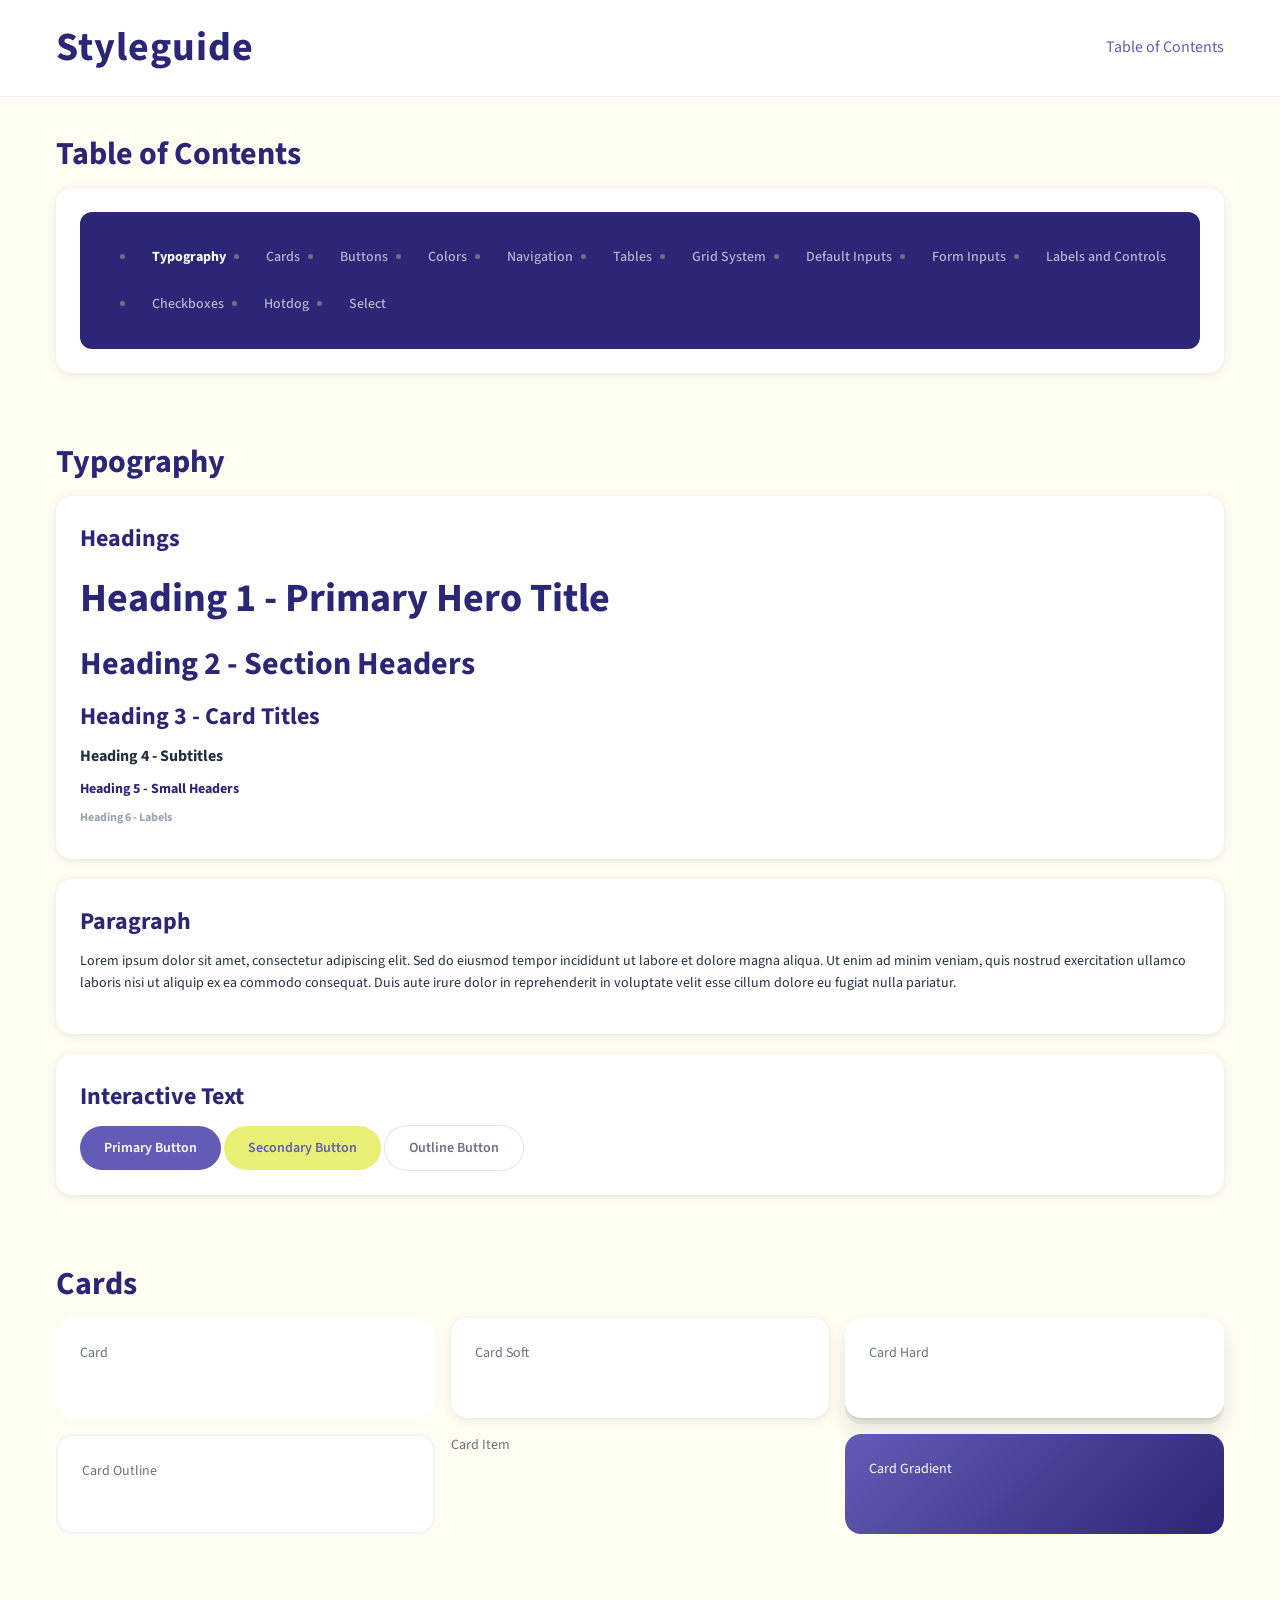
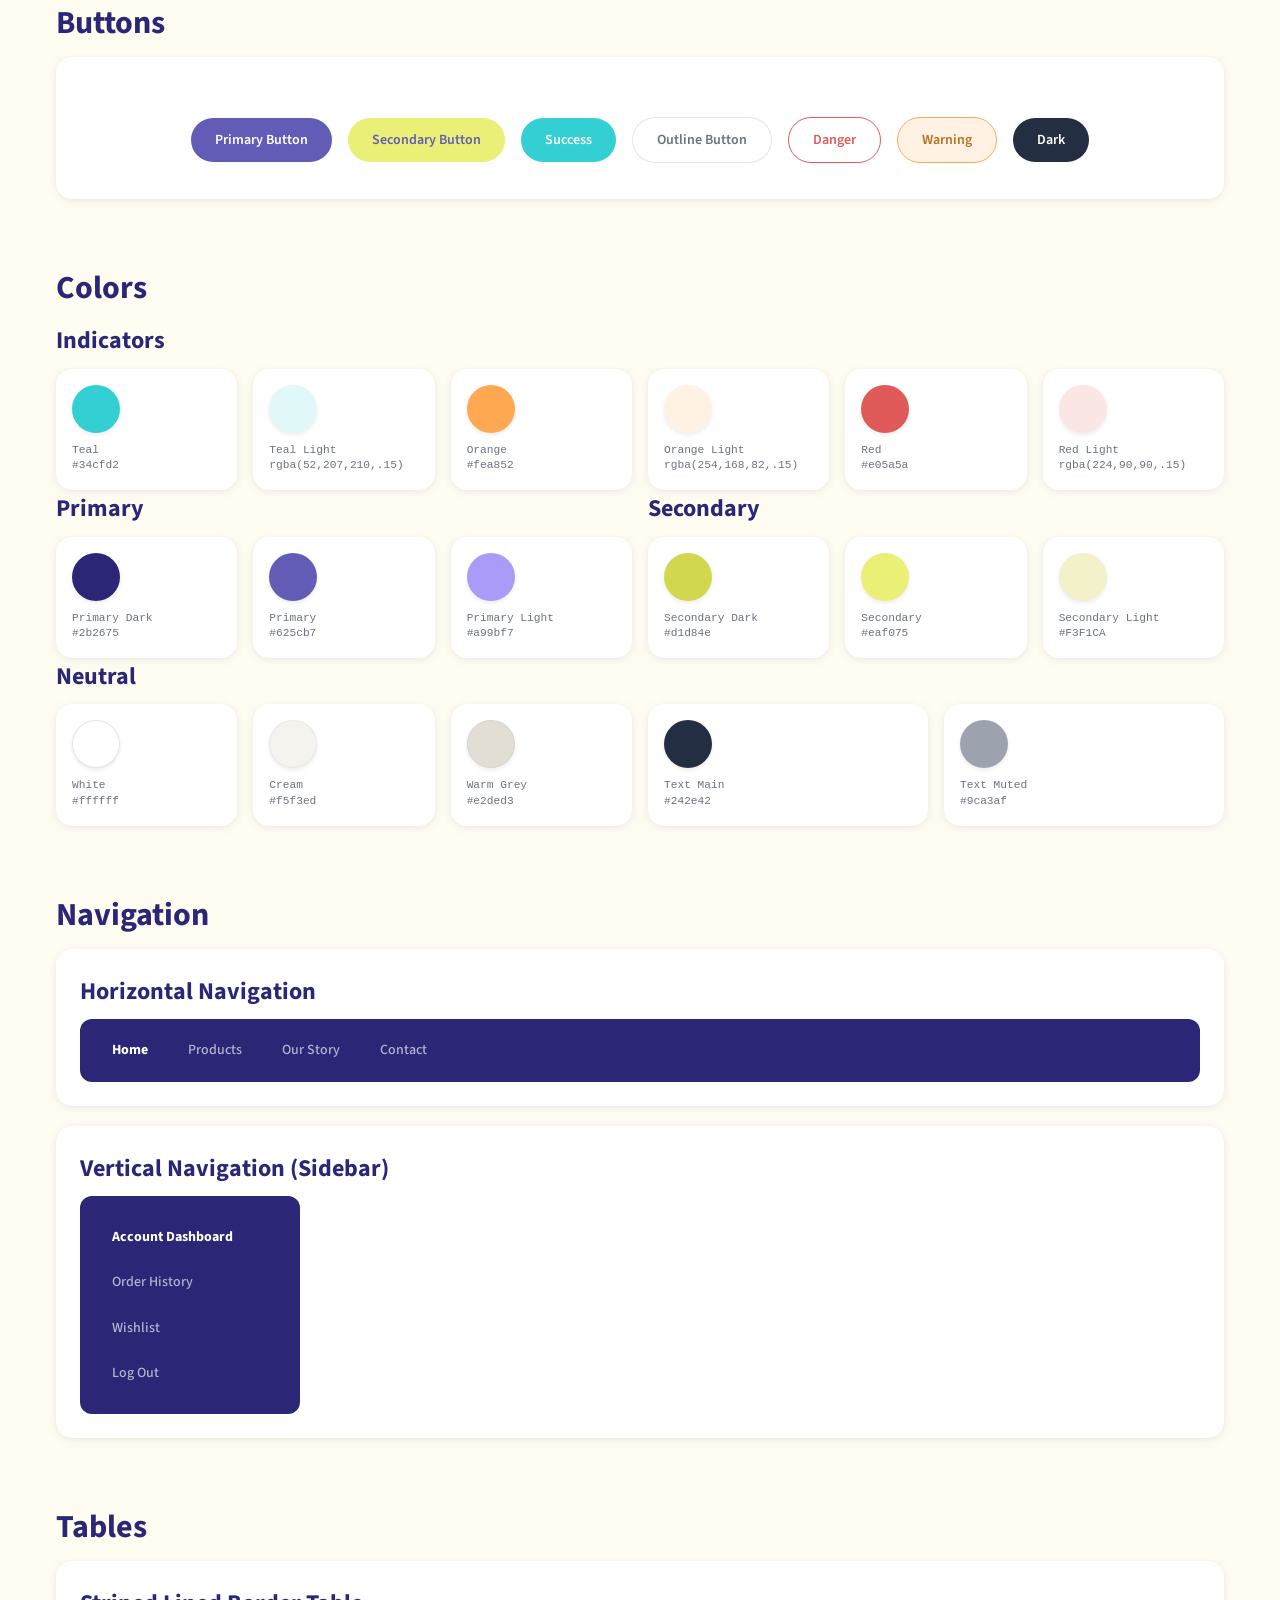
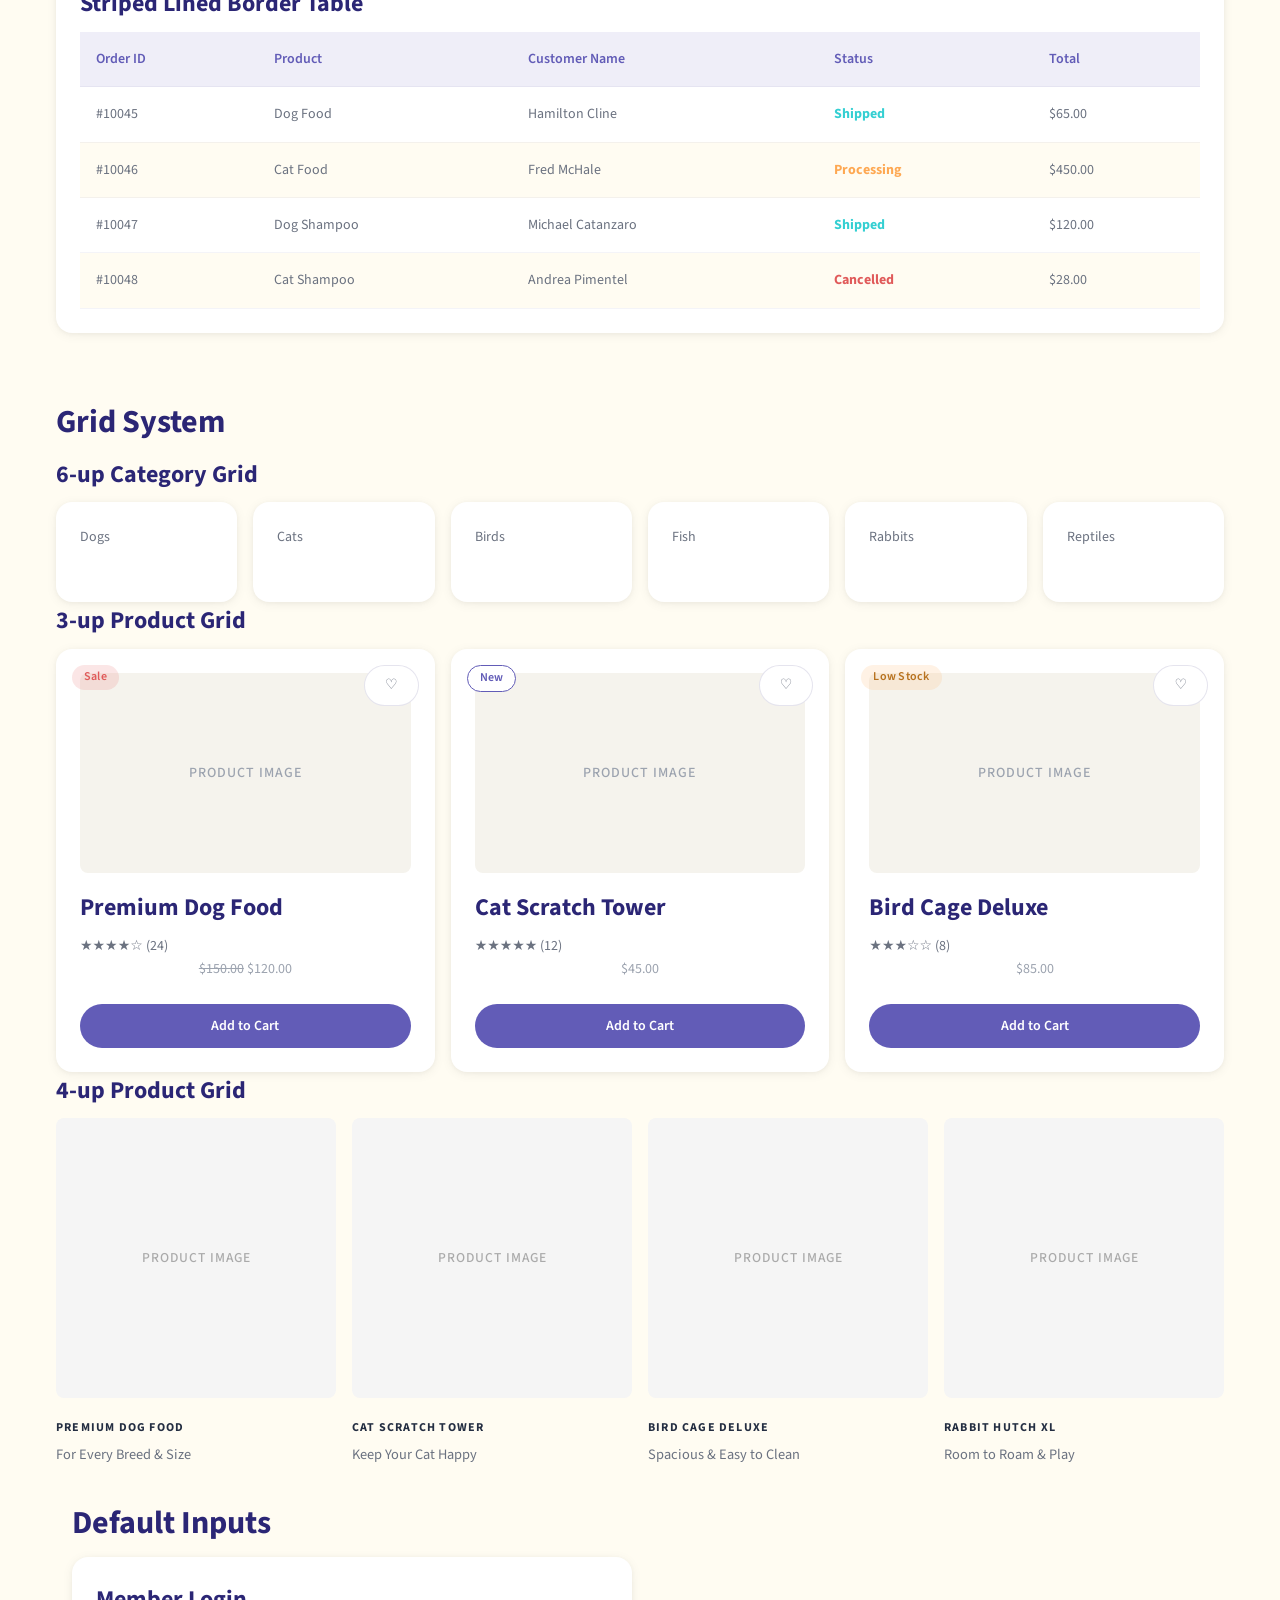
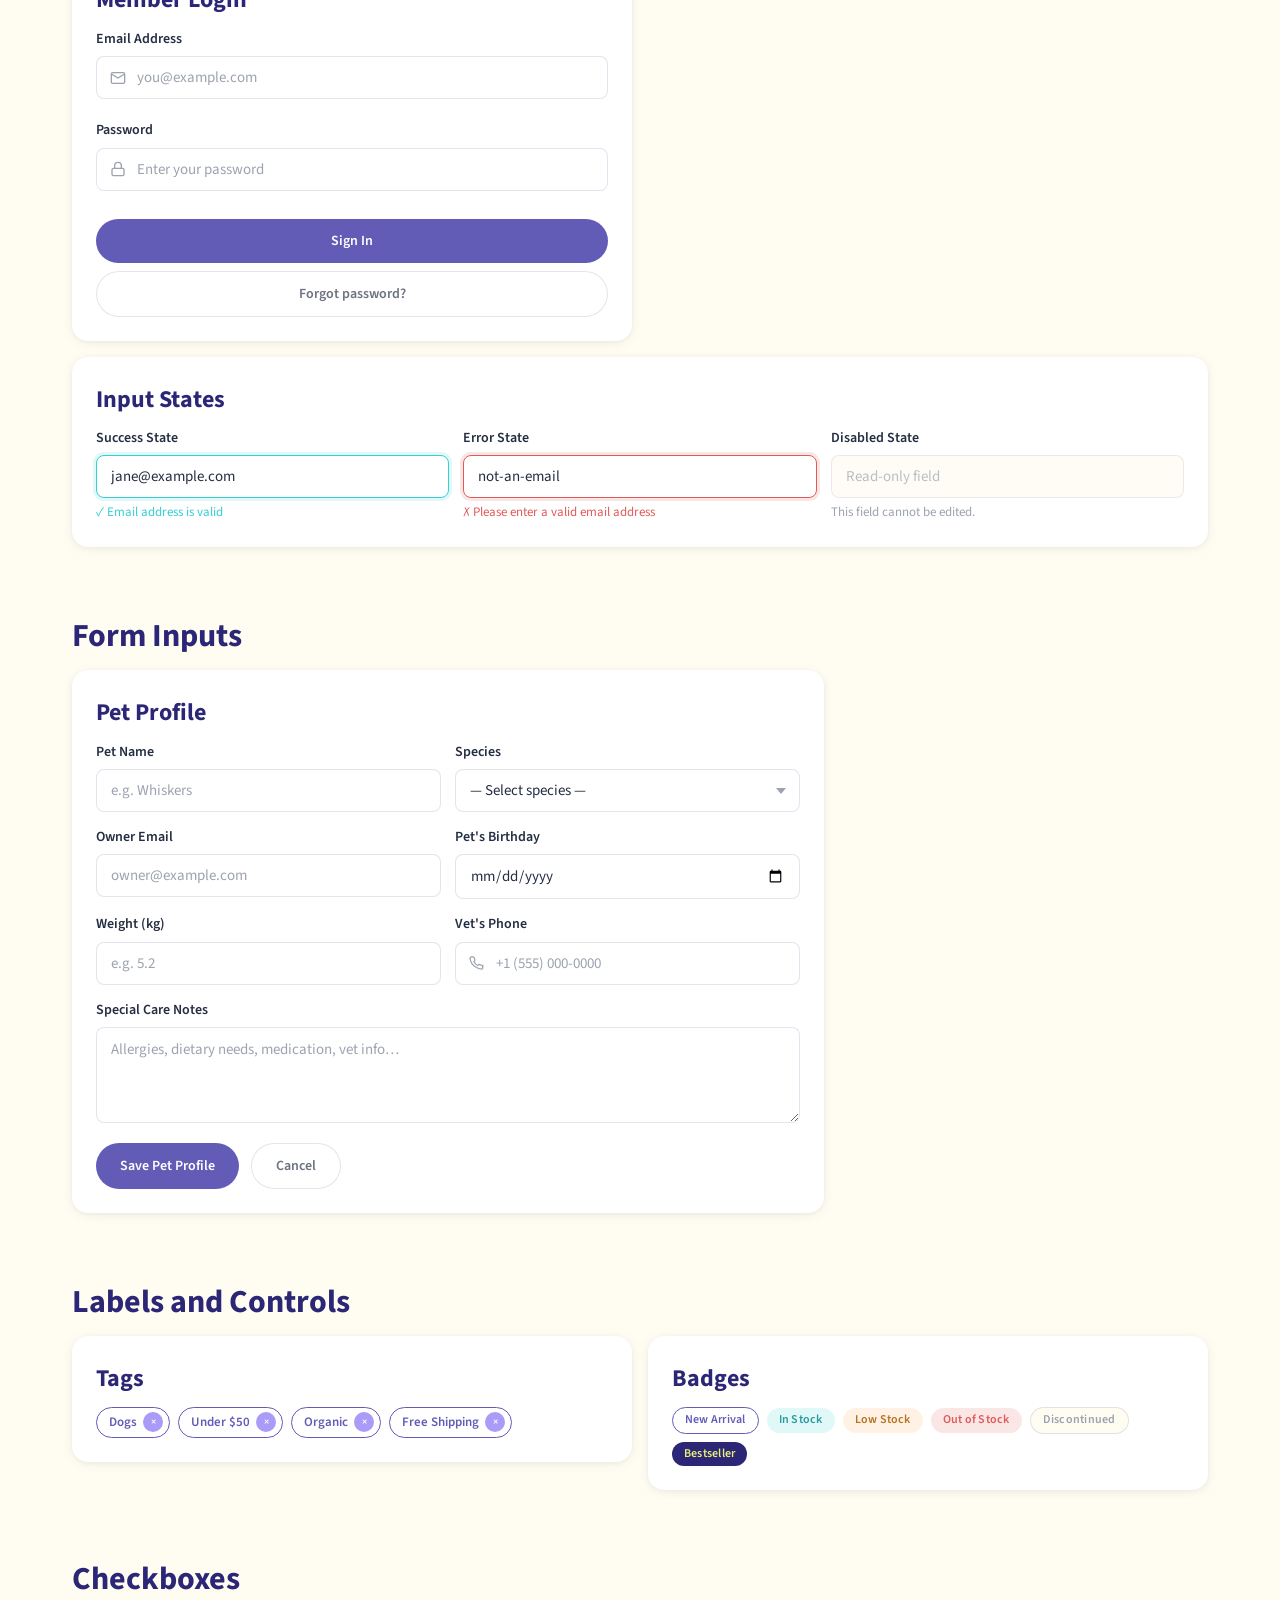
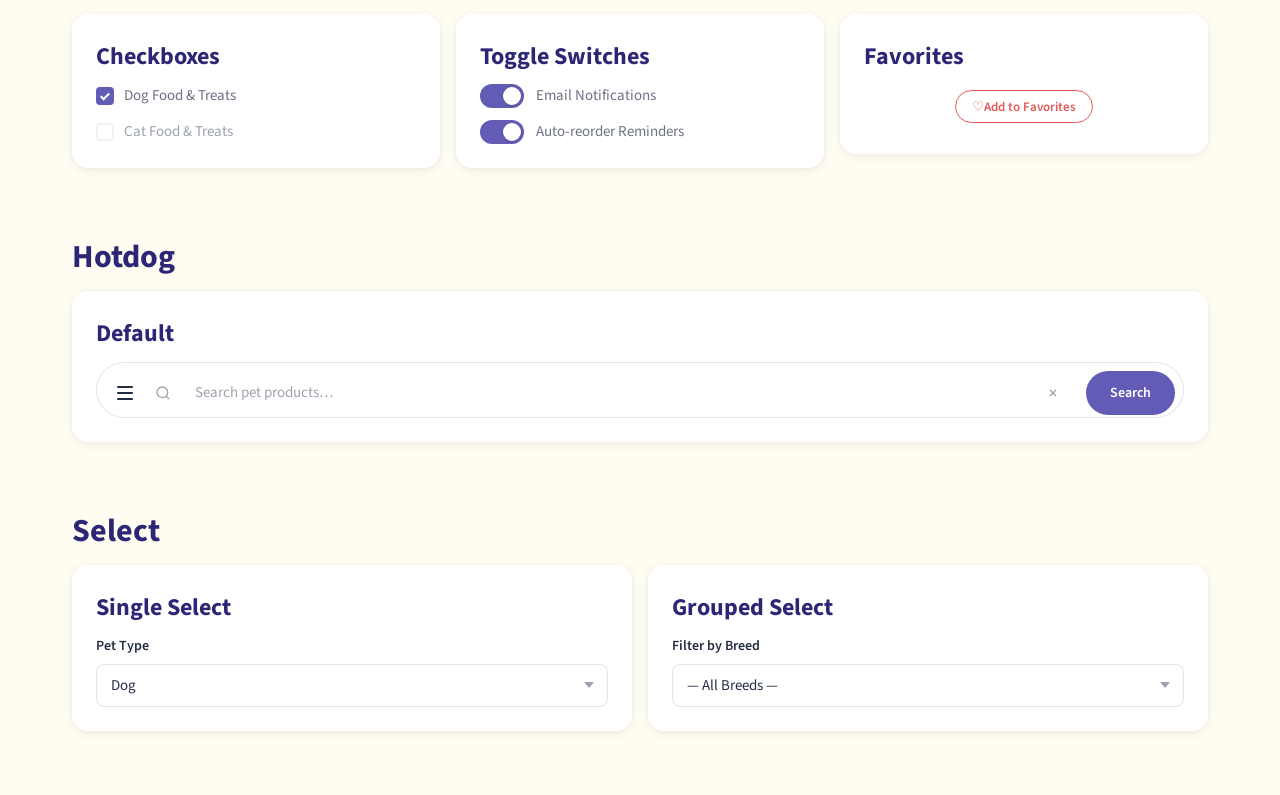
==== commit 3426dbb6: "Update m6 styleguide files" ====
--- a/m6/styleguide/index.html
+++ b/m6/styleguide/index.html
@@ -1,789 +1,625 @@
 <!DOCTYPE html>
 <html lang="en">
 <head>
-  <meta charset="UTF-8" />
-  <meta name="viewport" content="width=device-width, initial-scale=1.0" />
-  <title>PawShop Style Guide</title>
+	<meta charset="UTF-8">
+	<meta name="viewport" content="width=device-width, initial-scale=1.0">
+	<title>Styleguide</title>
+
   <link rel="stylesheet" href="lib/css/gridsystem.css" />
   <link rel="stylesheet" href="lib/css/styleguide.css" />
+
+	<link rel="preconnect" href="https://fonts.googleapis.com">
+	<link rel="preconnect" href="https://fonts.gstatic.com" crossorigin>
+	<link href="https://fonts.googleapis.com/css2?family=Source+Sans+Pro:wght@400;600;700&display=swap" rel="stylesheet">
+
 </head>
 <body>
-<div class="app">
-
-  <!-- ===== SIDEBAR ===== -->
-  <nav class="sidebar" id="sidebar">
-    <div class="sidebar-logo">
-      <svg xmlns="http://www.w3.org/2000/svg" width="28" height="28" viewBox="0 0 24 24" fill="none" stroke="currentColor" stroke-width="2" stroke-linecap="round" stroke-linejoin="round"><circle cx="11" cy="4" r="2"/><circle cx="18" cy="8" r="2"/><circle cx="4" cy="8" r="2"/><path d="M9 17.2C9 11.8 12.3 10 15.1 10.8M15 17.2C15 11.8 11.7 10 8.9 10.8"/><circle cx="12" cy="17" r="4"/></svg>
-      <span>PawShop</span>
-    </div>
-    <p class="sidebar-label">Style Guide</p>
-    <ul>
-      <li><a href="#typography" class="active" data-nav>Typography</a></li>
-      <li><a href="#cards" data-nav>Cards</a></li>
-      <li><a href="#buttons" data-nav>Buttons</a></li>
-      <li><a href="#colors" data-nav>Colors</a></li>
-      <li><a href="#navigation" data-nav>Navigation</a></li>
-      <li><a href="#tables" data-nav>Tables</a></li>
-      <li><a href="#gridsystem" data-nav>Grid System</a></li>
-      <li><a href="#default-inputs" data-nav>Default Inputs</a></li>
-      <li><a href="#form-inputs" data-nav>Form Inputs</a></li>
-      <li><a href="#labels-controls" data-nav>Labels &amp; Controls</a></li>
-      <li><a href="#checkboxes" data-nav>Checkboxes</a></li>
-      <li><a href="#toggle" data-nav>Toggle</a></li>
-      <li><a href="#hotdog" data-nav>Hotdog</a></li>
-      <li><a href="#select" data-nav>Select</a></li>
-    </ul>
-  </nav>
-
-  <!-- ===== MAIN CONTENT ===== -->
-  <div class="content">
-
-    <!-- ==================== TYPOGRAPHY ==================== -->
-    <div class="section-header" id="typography">
-      <h2>Typography</h2>
-      <p>Font family: Source Sans 3. Use consistent sizing and weight throughout the petshop interface.</p>
-      <div class="divider"></div>
-    </div>
-    <div class="box space-y-6">
-      <div>
-        <p class="sub-label">Headings</p>
-        <div class="heading-1">Heading 1 &mdash; Welcome to PawShop</div>
-        <div class="heading-2">Heading 2 &mdash; Our Pet Categories</div>
-        <div class="heading-3">Heading 3 &mdash; Featured Products</div>
-        <div class="heading-4">Heading 4 &mdash; Special Offers</div>
-      </div>
-      <div class="hr"></div>
-      <div>
-        <p class="sub-label">Body Text</p>
-        <p class="body-regular">Body Regular (16px) &mdash; Your one-stop shop for premium pet food, accessories, and grooming products. We care about your furry friends as much as you do.</p>
-        <p class="body-small">Body Small (14px) &mdash; Free shipping on orders over $50. Same-day delivery available in select areas.</p>
-        <p class="caption">Caption (12px) &mdash; *Terms and conditions apply. Offer valid while stocks last.</p>
-      </div>
-      <div class="hr"></div>
-      <div>
-        <p class="sub-label">Fonts</p>
-        <div class="flex gap-8 flex-wrap">
-          <div class="font-card">
-            <p class="font-card-label">Primary</p>
-            <p class="font-card-name" style="font-family:'Source Sans 3',sans-serif;font-weight:700">Source Sans 3</p>
-            <p class="font-card-desc" style="font-family:'Source Sans 3',sans-serif">Body text, headings, paragraphs</p>
-          </div>
-          <div class="font-card">
-            <p class="font-card-label">Secondary</p>
-            <p class="font-card-name" style="font-family:'Alegreya',serif;font-weight:700">Alegreya</p>
-            <p class="font-card-desc" style="font-family:'Alegreya',serif">Buttons, inputs, labels, badges</p>
-          </div>
+
+	<header class="navbar">
+		<div class="container display flex flex align">
+			<div class="flex none">
+				<h1>Styleguide</h1>
+			</div>
+			<div class="flex stretch"></div>
+			<nav class="flex none nav">
+				<ul class="nav inline">
+					<li><a href="#tableofcontents">Table of Contents</a></li>
+				</ul>
+			</nav>
+		</div>
+	</header>
+
+	<!-- TABLE OF CONTENTS -->
+	<div class="container" id="tableofcontents">
+		<h2>Table of Contents</h2>
+		<div class="card soft">
+			<nav class="nav horizontal">
+				<ul>
+					<li><a href="#typography" class="active">Typography</a></li>
+					<li><a href="#cards">Cards</a></li>
+					<li><a href="#buttons">Buttons</a></li>
+					<li><a href="#colors">Colors</a></li>
+					<li><a href="#navigation">Navigation</a></li>
+					<li><a href="#tables">Tables</a></li>
+					<li><a href="#gridsystem">Grid System</a></li>
+					<li><a href="#default-inputs">Default Inputs</a></li>
+					<li><a href="#form-inputs">Form Inputs</a></li>
+					<li><a href="#labels-controls">Labels and Controls</a></li>
+					<li><a href="#checkboxes">Checkboxes</a></li>
+					<li><a href="#hotdog">Hotdog</a></li>
+					<li><a href="#select">Select</a></li>
+				</ul>
+			</nav>
+		</div>
+	</div>
+
+	<!-- TYPOGRAPHY -->
+	<div class="container" id="typography">
+		<h2>Typography</h2>
+		<div class="card soft">
+			<h3>Headings</h3>
+			<h1>Heading 1 - Primary Hero Title</h1>
+			<h2>Heading 2 - Section Headers</h2>
+			<h3>Heading 3 - Card Titles</h3>
+			<h4>Heading 4 - Subtitles</h4>
+			<h5>Heading 5 - Small Headers</h5>
+			<h6>Heading 6 - Labels</h6>
+		</div>
+		<div class="card soft">
+			<h3>Paragraph</h3>
+			<p>Lorem ipsum dolor sit amet, consectetur adipiscing elit. Sed do eiusmod tempor incididunt ut labore et dolore magna aliqua. Ut enim ad minim veniam, quis nostrud exercitation ullamco laboris nisi ut aliquip ex ea commodo consequat. Duis aute irure dolor in reprehenderit in voluptate velit esse cillum dolore eu fugiat nulla pariatur.</p>
+		</div>
+		<div class="card soft">
+			<h3>Interactive Text</h3>
+				<button class="btn primary">Primary Button</button>
+				<button class="btn secondary">Secondary Button</button>
+				<button class="btn outline">Outline Button</button>
+			</div>
+		</div>
+	</div>
+
+	<!-- CARDS -->
+	<div class="container" id="cards">
+		<h2>Cards</h2>
+		<div class="grid gap">
+			<div class="col-xs-12 col-md-4"><div class="card">Card</div></div>
+			<div class="col-xs-12 col-md-4"><div class="card soft">Card Soft</div></div>
+			<div class="col-xs-12 col-md-4"><div class="card hard">Card Hard</div></div>
+			<div class="col-xs-12 col-md-4"><div class="card outline">Card Outline</div></div>
+			<div class="col-xs-12 col-md-4"><div class="card item">Card Item</div></div>
+			<div class="col-xs-12 col-md-4"><div class="card gradient">Card Gradient</div></div>
+		</div>
+	</div>
+
+	<!-- BUTTONS -->
+	<div class="container" id="buttons">
+		<h2>Buttons</h2>
+		<div class="card soft">
+			<div class="btn row">
+				<button class="btn primary">Primary Button</button>
+				<button class="btn secondary">Secondary Button</button>
+				<button class="btn success">Success</button>
+				<button class="btn outline">Outline Button</button>
+				<button class="btn danger">Danger</button>
+				<button class="btn warning">Warning</button>
+				<button class="btn dark">Dark</button>
+			</div>
+		</div>
+	</div>
+
+	<!-- COLORS -->
+	<div class="container" id="colors">
+		<h2>Colors</h2>
+		<h3>Indicators</h3>
+		<div class="grid gap">
+			<div class="col-xs-6 col-md-2"><div class="card soft"><div class="color circle swatch teal"></div><div class="color label">Teal<br>#34cfd2</div></div></div>
+			<div class="col-xs-6 col-md-2"><div class="card soft"><div class="color circle swatch teal light"></div><div class="color label">Teal Light<br>rgba(52,207,210,.15)</div></div></div>
+			<div class="col-xs-6 col-md-2"><div class="card soft"><div class="color circle swatch orange"></div><div class="color label">Orange<br>#fea852</div></div></div>
+			<div class="col-xs-6 col-md-2"><div class="card soft"><div class="color circle swatch orange light"></div><div class="color label">Orange Light<br>rgba(254,168,82,.15)</div></div></div>
+			<div class="col-xs-6 col-md-2"><div class="card soft"><div class="color circle swatch red"></div><div class="color label">Red<br>#e05a5a</div></div></div>
+			<div class="col-xs-6 col-md-2"><div class="card soft"><div class="color circle swatch red light"></div><div class="color label">Red Light<br>rgba(224,90,90,.15)</div></div></div>
+		</div>
+
+        <div class="grid gap">
+    <div class="col-xs-12 col-md-6">
+        <h3>Primary</h3>
+        <div class="grid gap">
+            <div class="col-xs-4"><div class="card soft"><div class="color circle swatch primary dark"></div><div class="color label">Primary Dark<br>#2b2675</div></div></div>
+            <div class="col-xs-4"><div class="card soft"><div class="color circle swatch primary"></div><div class="color label">Primary<br>#625cb7</div></div></div>
+            <div class="col-xs-4"><div class="card soft"><div class="color circle swatch primary light"></div><div class="color label">Primary Light<br>#a99bf7</div></div></div>
+        </div>
+    </div>
+    <div class="col-xs-12 col-md-6">
+        <h3>Secondary</h3>
+        <div class="grid gap">
+            <div class="col-xs-4"><div class="card soft"><div class="color circle swatch secondary dark"></div><div class="color label">Secondary Dark<br>#d1d84e</div></div></div>
+            <div class="col-xs-4"><div class="card soft"><div class="color circle swatch secondary"></div><div class="color label">Secondary<br>#eaf075</div></div></div>
+            <div class="col-xs-4"><div class="card soft"><div class="color circle swatch secondary light"></div><div class="color label">Secondary Light<br>#F3F1CA</div></div></div>
+        </div>
+    </div>
+</div>
+
+<h3>Neutral</h3>
+		<div class="grid gap">
+    <div class="col-xs-4 col-md-2"><div class="card soft"><div class="color circle swatch white"></div><div class="color label">White<br>#ffffff</div></div></div>
+    <div class="col-xs-4 col-md-2"><div class="card soft"><div class="color circle swatch cream"></div><div class="color label">Cream<br>#f5f3ed</div></div></div>
+    <div class="col-xs-4 col-md-2"><div class="card soft"><div class="color circle swatch warm grey"></div><div class="color label">Warm Grey<br>#e2ded3</div></div></div>
+    <div class="col-xs-6 col-md-3"><div class="card soft"><div class="color circle swatch text main"></div><div class="color label">Text Main<br>#242e42</div></div></div>
+    <div class="col-xs-6 col-md-3"><div class="card soft"><div class="color circle swatch text muted"></div><div class="color label">Text Muted<br>#9ca3af</div></div></div>
+</div>
+	</div><!-- /colors -->
+
+
+	<!-- NAVIGATION -->
+	<div class="container" id="navigation">
+		<h2>Navigation</h2>
+		<div class="card soft">
+			<h3>Horizontal Navigation</h3>
+			<nav class="navigation nav horizontal">
+				<ul>
+					<li><a href="#" class="active">Home</a></li>
+					<li><a href="#">Products</a></li>
+					<li><a href="#">Our Story</a></li>
+					<li><a href="#">Contact</a></li>
+				</ul>
+			</nav>
+		</div>
+		<div class="card soft">
+			<h3>Vertical Navigation (Sidebar)</h3>
+			<nav class="navigation nav vertical">
+				<ul>
+					<li><a href="#" class="active">Account Dashboard</a></li>
+					<li><a href="#">Order History</a></li>
+					<li><a href="#">Wishlist</a></li>
+					<li><a href="#">Log Out</a></li>
+				</ul>
+			</nav>
+		</div>
+	</div>
+
+	<!-- TABLES -->
+	<div class="container" id="tables">
+		<h2>Tables</h2>
+		<div class="card soft">
+			<h3>Striped Lined Border Table</h3>
+			<table class="table striped lined">
+				<thead>
+					<tr><th>Order ID</th><th>Product</th><th>Customer Name</th><th>Status</th><th>Total</th></tr>
+				</thead>
+				<tbody>
+					<tr><td>#10045</td><td>Dog Food</td><td>Hamilton Cline</td><td><span class="status shipped">Shipped</span></td><td>$65.00</td></tr>
+					<tr><td>#10046</td><td>Cat Food</td><td>Fred McHale</td><td><span class="status processing">Processing</span></td><td>$450.00</td></tr>
+					<tr><td>#10047</td><td>Dog Shampoo</td><td>Michael Catanzaro</td><td><span class="status shipped">Shipped</span></td><td>$120.00</td></tr>
+					<tr><td>#10048</td><td>Cat Shampoo</td><td>Andrea Pimentel</td><td><span class="status cancelled">Cancelled</span></td><td>$28.00</td></tr>
+				</tbody>
+			</table>
+		</div>
+	</div>
+
+	<!-- GRID SYSTEM -->
+	<div class="container" id="gridsystem">
+    <h2>Grid System</h2>
+
+    <!-- 1. 6-up Grid System -->
+    <h3>6-up Category Grid</h3>
+    <div class="grid gap">
+        <div class="col-xs-6 col-md-2"><div class="card soft">Dogs</div></div>
+        <div class="col-xs-6 col-md-2"><div class="card soft">Cats</div></div>
+        <div class="col-xs-6 col-md-2"><div class="card soft">Birds</div></div>
+        <div class="col-xs-6 col-md-2"><div class="card soft">Fish</div></div>
+        <div class="col-xs-6 col-md-2"><div class="card soft">Rabbits</div></div>
+        <div class="col-xs-6 col-md-2"><div class="card soft">Reptiles</div></div>
+    </div>
+
+    <!-- 2. 3-up Grid Items -->
+    <h3>3-up Product Grid</h3>
+    <div class="grid gap">
+        <div class="col-xs-4">
+            <figure class="card soft" style="position:relative">
+                <span class="badge danger" style="position:absolute;top:1rem;left:1rem">Sale</span>
+                <button class="btn pet favorite" style="position:absolute;top:1rem;right:1rem">♡</button>
+                <div class="img placeholder">Product Image</div>
+                <h3>Premium Dog Food</h3>
+                <div class="product rating">★★★★☆ (24)</div>
+                <p class="product price"><s>$150.00</s> $120.00</p>
+                <button class="btn primary btn full">Add to Cart</button>
+            </figure>
+        </div>
+        <div class="col-xs-4">
+            <figure class="card soft" style="position:relative">
+                <span class="badge primary" style="position:absolute;top:1rem;left:1rem">New</span>
+                <button class="btn pet favorite" style="position:absolute;top:1rem;right:1rem">♡</button>
+                <div class="img placeholder">Product Image</div>
+                <h3>Cat Scratch Tower</h3>
+                <div class="product rating">★★★★★ (12)</div>
+                <p class="product price">$45.00</p>
+                <button class="btn primary btn full">Add to Cart</button>
+            </figure>
+        </div>
+        <div class="col-xs-4">
+            <figure class="card soft" style="position:relative">
+                <span class="badge warning" style="position:absolute;top:1rem;left:1rem">Low Stock</span>
+                <button class="btn pet favorite" style="position:absolute;top:1rem;right:1rem">♡</button>
+                <div class="img placeholder">Product Image</div>
+                <h3>Bird Cage Deluxe</h3>
+                <div class="product rating">★★★☆☆ (8)</div>
+                <p class="product price">$85.00</p>
+                <button class="btn primary btn full">Add to Cart</button>
+            </figure>
+        </div>
+    </div>
+
+    <!-- 3. 4 Grid -->
+<h3>4-up Product Grid</h3>
+<div class="grid gap">
+    <div class="col-xs-3">
+        <figure class="card item">
+            <div class="img placeholder">Product Image</div>
+            <h3>Premium Dog Food</h3>
+            <p class="product subtitle">For Every Breed & Size</p>
+        </figure>
+    </div>
+    <div class="col-xs-3">
+        <figure class="card item">
+            <div class="img placeholder">Product Image</div>
+            <h3>Cat Scratch Tower</h3>
+            <p class="product subtitle">Keep Your Cat Happy</p>
+        </figure>
+    </div>
+    <div class="col-xs-3">
+        <figure class="card item">
+            <div class="img placeholder">Product Image</div>
+            <h3>Bird Cage Deluxe</h3>
+            <p class="product subtitle">Spacious & Easy to Clean</p>
+        </figure>
+    </div>
+    <div class="col-xs-3">
+        <figure class="card item">
+            <div class="img placeholder">Product Image</div>
+            <h3>Rabbit Hutch XL</h3>
+            <p class="product subtitle">Room to Roam & Play</p>
+        </figure>
+    </div>
+</div>
+
+
+
+
+	<!-- ============================================================
+	     DEFAULT INPUTS — Member Login / Registration Info
+	     ============================================================ -->
+	<div class="container" id="default-inputs">
+		<h2>Default Inputs</h2>
+		<div class="grid gap">
+			<!-- Member Login -->
+			<div class="col-xs-12 col-md-6">
+				<div class="card soft">
+					<h3>Member Login</h3>
+					<div class="form group">
+						<label class="form label" for="login-email">Email Address</label>
+						<div class="input wrap">
+							<span class="input icon">
+								<svg width="16" height="16" viewBox="0 0 24 24" fill="none" stroke="currentColor" stroke-width="2"><path d="M4 4h16c1.1 0 2 .9 2 2v12c0 1.1-.9 2-2 2H4c-1.1 0-2-.9-2-2V6c0-1.1.9-2 2-2z"/><polyline points="22,6 12,12 2,6"/></svg>
+							</span>
+							<input class="input" type="email" id="login-email" placeholder="you@example.com">
+						</div>
+					</div>
+					<div class="form group">
+						<label class="form label" for="login-password">Password</label>
+						<div class="input wrap">
+							<span class="input icon">
+								<svg width="16" height="16" viewBox="0 0 24 24" fill="none" stroke="currentColor" stroke-width="2"><rect x="3" y="11" width="18" height="11" rx="2" ry="2"/><path d="M7 11V7a5 5 0 0 1 10 0v4"/></svg>
+							</span>
+							<input class="input" type="password" id="login-password" placeholder="Enter your password">
+						</div>
+					</div>
+					<button class="btn primary full">Sign In</button>
+				<button class="btn outline full mt-2">Forgot password?</button>
+				</div>
+			</div>
+
+			<!-- Input States -->
+			<div class="col-xs-12">
+				<div class="card soft">
+					<h3>Input States</h3>
+					<div class="grid gap">
+						<div class="col-xs-12 col-md-4">
+							<div class="form group form group last">
+								<label class="form label">Success State</label>
+								<input class="input success" type="email" value="jane@example.com" readonly>
+								<span class="field hint success">✓ Email address is valid</span>
+							</div>
+						</div>
+						<div class="col-xs-12 col-md-4">
+							<div class="form group form group last">
+								<label class="form label">Error State</label>
+								<input class="input error" type="email" value="not-an-email">
+								<span class="field hint error">✗ Please enter a valid email address</span>
+							</div>
+						</div>
+						<div class="col-xs-12 col-md-4">
+							<div class="form group form group last">
+								<label class="form label">Disabled State</label>
+								<input class="input" type="text" value="Read-only field" disabled>
+								<span class="field hint">This field cannot be edited.</span>
+							</div>
+						</div>
+					</div>
+				</div>
+			</div>
+		</div>
+	</div>
+
+	<!-- ============================================================
+	     FORM INPUTS
+	     ============================================================ -->
+	<div class="container" id="form-inputs">
+		<h2>Form Inputs</h2>
+		<div class="grid gap">
+			<!-- Pet Profile Form -->
+			<div class="col-xs-12 col-md-8">
+				<div class="card soft">
+					<h3>Pet Profile</h3>
+					<div class="grid gap">
+						<div class="col-xs-12 col-md-6">
+							<div class="form group">
+								<label class="form label" for="pet-name">Pet Name</label>
+								<input class="input" type="text" id="pet-name" placeholder="e.g. Whiskers">
+							</div>
+						</div>
+						<div class="col-xs-12 col-md-6">
+							<div class="form group">
+								<label class="form label" for="pet-species">Species</label>
+								<div class="select wrap">
+									<select class="input" id="pet-species">
+										<option value="">— Select species —</option>
+										<option>Dog</option>
+										<option>Cat</option>
+										<option>Bird</option>
+										<option>Fish</option>
+										<option>Rabbit</option>
+									</select>
+								</div>
+							</div>
+						</div>
+						<div class="col-xs-12 col-md-6">
+							<div class="form group">
+								<label class="form label" for="pet-owner-email">Owner Email</label>
+								<input class="input" type="email" id="pet-owner-email" placeholder="owner@example.com">
+							</div>
+						</div>
+						<div class="col-xs-12 col-md-6">
+							<div class="form group">
+								<label class="form label" for="pet-dob">Pet's Birthday</label>
+								<input class="input" type="date" id="pet-dob">
+							</div>
+						</div>
+						<div class="col-xs-12 col-md-6">
+							<div class="form group">
+								<label class="form label" for="pet-weight">Weight (kg)</label>
+								<input class="input" type="number" id="pet-weight" placeholder="e.g. 5.2" min="0" step="0.1">
+							</div>
+						</div>
+						<div class="col-xs-12 col-md-6">
+							<div class="form group">
+								<label class="form label" for="pet-vet">Vet's Phone</label>
+								<div class="input wrap">
+									<span class="input icon">
+										<svg width="15" height="15" viewBox="0 0 24 24" fill="none" stroke="currentColor" stroke-width="2"><path d="M22 16.92v3a2 2 0 0 1-2.18 2 19.79 19.79 0 0 1-8.63-3.07A19.5 19.5 0 0 1 4.69 13 19.79 19.79 0 0 1 1.65 4.45 2 2 0 0 1 3.62 2.25h3a2 2 0 0 1 2 1.72c.127.96.361 1.903.7 2.81a2 2 0 0 1-.45 2.11L7.91 9.91a16 16 0 0 0 6 6l.92-.92a2 2 0 0 1 2.11-.45c.907.339 1.85.573 2.81.7A2 2 0 0 1 21.73 17.27z"/></svg>
+									</span>
+									<input class="input" type="tel" id="pet-vet" placeholder="+1 (555) 000-0000">
+								</div>
+							</div>
+						</div>
+						<div class="col-xs-12">
+							<div class="form group form group last">
+								<label class="form label" for="pet-notes">Special Care Notes</label>
+								<textarea class="input" id="pet-notes" placeholder="Allergies, dietary needs, medication, vet info…"></textarea>
+							</div>
+						</div>
+					</div>
+					<div class="form actions">
+						<button class="btn primary">Save Pet Profile</button>
+						<button class="btn outline">Cancel</button>
+					</div>
+				</div>
+			</div>
+
+			
+		</div>
+	</div>
+
+	<!-- ============================================================
+	     labels and controls
+	     ============================================================ -->
+
+	<div class="container" id="labels-controls">
+		<h2>Labels and Controls</h2>
+		<div class="grid gap">
+			<div class="col-xs-12 col-md-6">
+				<div class="card soft">
+					<h3>Tags</h3>
+					<div class="flex wrap">
+						<span class="tag">Dogs <button class="btn remove">×</button></span>
+						<span class="tag">Under $50 <button class="btn remove">×</button></span>
+						<span class="tag">Organic <button class="btn remove">×</button></span>
+						<span class="tag">Free Shipping <button class="btn remove">×</button></span>
+					</div>
+				</div>
+			</div>
+			<div class="col-xs-12 col-md-6">
+				<div class="card soft">
+					<h3>Badges</h3>
+					<div class="flex wrap">
+						<span class="badge primary">New Arrival</span>
+						<span class="badge success">In Stock</span>
+						<span class="badge warning">Low Stock</span>
+						<span class="badge danger">Out of Stock</span>
+						<span class="badge neutral">Discontinued</span>
+						<span class="badge secondary">Bestseller</span>
+					</div>
+				</div>
+			</div>
+		</div>
+	</div>
+
+	<!-- ============================================================
+	     Buttons
+	     ============================================================ -->
+
+	<div class="container" id="checkboxes">
+		<h2>Checkboxes</h2>
+		<div class="grid gap">
+			<!-- Checkboxes + Add to Favorites -->
+			<div class="col-xs-12 col-md-4">
+				<div class="card soft">
+					<h3>Checkboxes</h3>
+					<div class="control group">
+						<label class="control label"><input type="checkbox" checked><span>Dog Food &amp; Treats</span></label>
+						<label class="control label"><input type="checkbox" disabled><span>Cat Food &amp; Treats</span></label>
+
+					</div>
+				</div>
+			</div>
+
+			<!-- Toggles -->
+			<div class="col-xs-12 col-md-4">
+				<div class="card soft">
+					<h3>Toggle Switches</h3>
+					<div class="control group">
+						<label class="toggle label">
+							<div class="toggle switch"><input type="checkbox" checked><span class="toggle track"></span></div>
+							<span class="toggle text">Email Notifications</span>
+						</label>
+						<label class="toggle label">
+							<div class="toggle switch"><input type="checkbox" checked><span class="toggle track"></span></div>
+							<span class="toggle text">Auto-reorder Reminders</span>
+						</label>
+
+					</div>
+				</div>
+			</div>
+			<div class="col-xs-12 col-md-4">
+			<div class="card soft">
+				<h3>Favorites</h3>
+				<div class="btn row sm">
+					<button class="btn danger sm" id="fav-demo">
+						<span class="heart icon">♡</span> Add to Favorites
+					</button>
+				</div>
+			</div>
+		</div>
+		</div>
+
+
+	    
+</div>
+
+	<!-- ============================================================
+	     HOTDOG
+	     ============================================================ -->
+  <div class="container" id="hotdog">
+    <h2>Hotdog</h2>
+    <div class="card soft">
+      <h3>Default</h3>
+      <div class="hotdog search" id="hotdog-search-demo">
+        <div class="hotdog search bar">
+          <button class="hotdog search toggle" id="hotdog-toggle" aria-label="Open filters" aria-expanded="false" aria-controls="hotdog-filters">
+            <span class="hotdog bar"></span>
+            <span class="hotdog bar"></span>
+            <span class="hotdog bar"></span>
+          </button>
+
+          <span class="hotdog search icon" aria-hidden="true">
+            <svg width="16" height="16" viewBox="0 0 24 24" fill="none" stroke="currentColor" stroke-width="2">
+              <circle cx="11" cy="11" r="8"></circle>
+              <line x1="21" y1="21" x2="16.65" y2="16.65"></line>
+            </svg>
+          </span>
+
+          <input
+            class="hotdog search input"
+            type="text"
+            id="hotdog-input"
+            placeholder="Search pet products…"
+          >
+
+          <button class="hotdog search clear" id="hotdog-clear" type="button" aria-label="Clear search">
+            <svg width="12" height="12" viewBox="0 0 24 24" fill="none" stroke="currentColor" stroke-width="2.5">
+              <line x1="18" y1="6" x2="6" y2="18"></line>
+              <line x1="6" y1="6" x2="18" y2="18"></line>
+            </svg>
+          </button>
+
+          <button class="btn primary">Search</button>
+        </div>
+
+        <div class="hotdog search filters" id="hotdog-filters">
+          <button class="filter chip active" type="button">Dogs</button>
+          <button class="filter chip" type="button">Cats</button>
+          <button class="filter chip" type="button">Food</button>
+          <button class="filter chip" type="button">Toys</button>
+          <button class="filter chip" type="button">Sale</button>
         </div>
       </div>
     </div>
-
-    <!-- ==================== CARDS ==================== -->
-    <div class="section-header" id="cards">
-      <h2>Cards</h2>
-      <p>Card container styles used across the petshop for grouping content, products, and UI elements.</p>
-      <div class="divider"></div>
-    </div>
-    <div class="cards-grid">
-      <!-- Card -->
-      <div class="card-variant card-default">
-        <p>Card</p>
-      </div>
-
-      <!-- Card Soft -->
-      <div class="card-variant card-soft">
-        <p>Card Soft</p>
-      </div>
-
-      <!-- Card Hard -->
-      <div class="card-variant card-hard">
-        <p>Card Hard</p>
-      </div>
-
-      <!-- Card Outline -->
-      <div class="card-variant card-outline-var">
-        <p>Card Outline</p>
-      </div>
-
-      <!-- Card Dark -->
-      <div class="card-variant card-dark">
-        <p>Card Dark</p>
-      </div>
-
-      <!-- Card Gradient -->
-      <div class="card-variant card-gradient">
-        <p>Card Gradient</p>
-      </div>
-    </div>
-
-    <!-- ==================== BUTTONS ==================== -->
-    <div class="section-header" id="buttons">
-      <h2>Buttons</h2>
-      <p>Button styles for primary actions, secondary actions, and various states.</p>
-      <div class="divider"></div>
-    </div>
-    <div class="box space-y-8">
-      <div>
-        <p class="sub-label">Primary</p>
-        <div class="flex flex-wrap gap-4 items-center">
-          <button class="btn btn-primary">Default</button>
-          <button class="btn btn-primary-hover">Hover</button>
-          <button class="btn btn-primary-active">Active</button>
-          <button class="btn btn-primary-disabled">Disabled</button>
-        </div>
-      </div>
-      <div>
-        <p class="sub-label">Secondary</p>
-        <div class="flex flex-wrap gap-4 items-center">
-          <button class="btn btn-secondary">Default</button>
-          <button class="btn btn-secondary-hover">Hover</button>
-          <button class="btn btn-secondary-disabled">Disabled</button>
-        </div>
-      </div>
-      <div>
-        <p class="sub-label">Outline</p>
-        <div class="flex flex-wrap gap-4 items-center">
-          <button class="btn btn-outline">Primary</button>
-          <button class="btn btn-outline-accent">Accent</button>
-          <button class="btn btn-outline-danger">Danger</button>
-        </div>
-      </div>
-      <div>
-        <p class="sub-label">With Icons</p>
-        <div class="flex flex-wrap gap-4 items-center">
-          <button class="btn btn-icon" style="border-radius:12px">
-            <svg xmlns="http://www.w3.org/2000/svg" width="16" height="16" viewBox="0 0 24 24" fill="none" stroke="currentColor" stroke-width="2" stroke-linecap="round" stroke-linejoin="round"><circle cx="8" cy="21" r="1"/><circle cx="19" cy="21" r="1"/><path d="M2.05 2.05h2l2.66 12.42a2 2 0 0 0 2 1.58h9.78a2 2 0 0 0 1.95-1.57l1.65-7.43H5.12"/></svg>
-            Add to Cart
-          </button>
-          <button class="btn btn-teal" style="border-radius:12px">
-            <svg xmlns="http://www.w3.org/2000/svg" width="16" height="16" viewBox="0 0 24 24" fill="none" stroke="currentColor" stroke-width="2" stroke-linecap="round" stroke-linejoin="round"><path d="M19 14c1.49-1.46 3-3.21 3-5.5A5.5 5.5 0 0 0 16.5 3c-1.76 0-3 .5-4.5 2-1.5-1.5-2.74-2-4.5-2A5.5 5.5 0 0 0 2 8.5c0 2.3 1.5 4.05 3 5.5l7 7Z"/></svg>
-            Wishlist
-          </button>
-          <button class="btn btn-orange" style="border-radius:12px">
-            <svg xmlns="http://www.w3.org/2000/svg" width="16" height="16" viewBox="0 0 24 24" fill="none" stroke="currentColor" stroke-width="2" stroke-linecap="round" stroke-linejoin="round"><circle cx="11" cy="4" r="2"/><circle cx="18" cy="8" r="2"/><circle cx="4" cy="8" r="2"/><path d="M9 17.2C9 11.8 12.3 10 15.1 10.8M15 17.2C15 11.8 11.7 10 8.9 10.8"/><circle cx="12" cy="17" r="4"/></svg>
-            Adopt Now
-          </button>
-        </div>
-      </div>
-      <div>
-        <p class="sub-label">Sizes</p>
-        <div class="flex flex-wrap gap-4 items-center">
-          <button class="btn btn-primary btn-sm">Small</button>
-          <button class="btn btn-primary btn-md">Medium</button>
-          <button class="btn btn-primary btn-lg">Large</button>
-        </div>
-      </div>
-    </div>
-
-    <!-- ==================== COLORS ==================== -->
-    <div class="section-header" id="colors">
-      <h2>Colors</h2>
-      <p>The complete color palette for the PawShop brand, extracted from the design system.</p>
-      <div class="divider"></div>
-    </div>
-    <div class="box space-y-8">
-      <div>
-        <p class="sub-label">Indicators</p>
-        <div class="flex flex-wrap gap-5">
-          <div class="color-swatch"><div class="color-circle" style="background:#34cfd2"></div><p class="color-name">Info</p><p class="color-hex">#34cfd2</p></div>
-          <div class="color-swatch"><div class="color-circle" style="background:rgba(76,252,255,0.28)"></div><p class="color-name">Info Light</p><p class="color-hex">#4cfcff</p><p class="color-opacity">28% opacity</p></div>
-          <div class="color-swatch"><div class="color-circle" style="background:#fea852"></div><p class="color-name">Warning</p><p class="color-hex">#fea852</p></div>
-          <div class="color-swatch"><div class="color-circle" style="background:rgba(254,168,82,0.37)"></div><p class="color-name">Warning Light</p><p class="color-hex">#fea852</p><p class="color-opacity">37% opacity</p></div>
-          <div class="color-swatch"><div class="color-circle" style="background:#e05a5a"></div><p class="color-name">Error</p><p class="color-hex">#e05a5a</p></div>
-          <div class="color-swatch"><div class="color-circle" style="background:#ffe1e1"></div><p class="color-name">Error Light</p><p class="color-hex">#ffe1e1</p></div>
-        </div>
-      </div>
-      <div>
-        <p class="sub-label">Primary</p>
-        <div class="flex flex-wrap gap-5">
-          <div class="color-swatch"><div class="color-circle" style="background:#2b2675"></div><p class="color-name">Primary Dark</p><p class="color-hex">#2b2675</p></div>
-          <div class="color-swatch"><div class="color-circle" style="background:#625cb7"></div><p class="color-name">Primary</p><p class="color-hex">#625cb7</p></div>
-          <div class="color-swatch"><div class="color-circle" style="background:#a99bf7"></div><p class="color-name">Primary Light</p><p class="color-hex">#a99bf7</p></div>
-        </div>
-      </div>
-      <div>
-        <p class="sub-label">Secondary</p>
-        <div class="flex flex-wrap gap-5">
-          <div class="color-swatch"><div class="color-circle" style="background:#d1d84e"></div><p class="color-name">Secondary Dark</p><p class="color-hex">#d1d84e</p></div>
-          <div class="color-swatch"><div class="color-circle" style="background:#eaf075"></div><p class="color-name">Secondary</p><p class="color-hex">#eaf075</p></div>
-          <div class="color-swatch"><div class="color-circle" style="background:rgba(209,216,78,0.2)"></div><p class="color-name">Secondary Light</p><p class="color-hex">#d1d84e</p><p class="color-opacity">20% opacity</p></div>
-        </div>
-      </div>
-      <div>
-        <p class="sub-label">Neutrals</p>
-        <div class="flex flex-wrap gap-5">
-          <div class="color-swatch"><div class="color-circle" style="background:#fffcf2"></div><p class="color-name">Cream</p><p class="color-hex">#fffcf2</p></div>
-          <div class="color-swatch"><div class="color-circle" style="background:#ffffff"></div><p class="color-name">White</p><p class="color-hex">#ffffff</p></div>
-          <div class="color-swatch"><div class="color-circle" style="background:#e2ded3"></div><p class="color-name">Warm Gray</p><p class="color-hex">#e2ded3</p></div>
-        </div>
-      </div>
-    </div>
-
-    <!-- ==================== NAVIGATION ==================== -->
-    <div class="section-header" id="navigation">
-      <h2>Navigation</h2>
-      <p>Top navigation bar patterns for the petshop, including desktop and mobile variants.</p>
-      <div class="divider"></div>
-    </div>
-    <div class="space-y-6">
-      <!-- Desktop Nav -->
-      <div class="nav-demo">
-        <div class="nav-bar">
-          <div class="nav-left">
-            <div class="nav-brand">
-              <svg xmlns="http://www.w3.org/2000/svg" width="24" height="24" viewBox="0 0 24 24" fill="none" stroke="currentColor" stroke-width="2" stroke-linecap="round" stroke-linejoin="round"><circle cx="11" cy="4" r="2"/><circle cx="18" cy="8" r="2"/><circle cx="4" cy="8" r="2"/><path d="M9 17.2C9 11.8 12.3 10 15.1 10.8M15 17.2C15 11.8 11.7 10 8.9 10.8"/><circle cx="12" cy="17" r="4"/></svg>
-              <span>PawShop</span>
-            </div>
-            <div class="nav-links">
-              <a href="#" style="color:#fff;font-weight:600">Home</a>
-              <a href="#">Shop <svg xmlns="http://www.w3.org/2000/svg" width="14" height="14" viewBox="0 0 24 24" fill="none" stroke="currentColor" stroke-width="2" stroke-linecap="round" stroke-linejoin="round" style="display:inline;vertical-align:middle;margin-left:2px"><polyline points="6 9 12 15 18 9"/></svg></a>
-              <a href="#">Adoption</a>
-              <a href="#">Services</a>
-              <a href="#">Blog</a>
-            </div>
-          </div>
-          <div class="nav-right">
-            <svg xmlns="http://www.w3.org/2000/svg" width="20" height="20" viewBox="0 0 24 24" fill="none" stroke="currentColor" stroke-width="2" stroke-linecap="round" stroke-linejoin="round"><circle cx="11" cy="11" r="8"/><path d="m21 21-4.3-4.3"/></svg>
-            <div style="position:relative">
-              <svg xmlns="http://www.w3.org/2000/svg" width="20" height="20" viewBox="0 0 24 24" fill="none" stroke="currentColor" stroke-width="2" stroke-linecap="round" stroke-linejoin="round"><circle cx="8" cy="21" r="1"/><circle cx="19" cy="21" r="1"/><path d="M2.05 2.05h2l2.66 12.42a2 2 0 0 0 2 1.58h9.78a2 2 0 0 0 1.95-1.57l1.65-7.43H5.12"/></svg>
-              <span class="cart-badge">3</span>
-            </div>
-            <svg xmlns="http://www.w3.org/2000/svg" width="20" height="20" viewBox="0 0 24 24" fill="none" stroke="currentColor" stroke-width="2" stroke-linecap="round" stroke-linejoin="round"><path d="M19 21v-2a4 4 0 0 0-4-4H9a4 4 0 0 0-4 4v2"/><circle cx="12" cy="7" r="4"/></svg>
-          </div>
-        </div>
-      </div>
-
-      <!-- Breadcrumb -->
-      <div class="box" style="padding:20px">
-        <p class="sub-label" style="margin-bottom:12px">Breadcrumb</p>
-        <div class="breadcrumb">
-          <svg class="home-icon" xmlns="http://www.w3.org/2000/svg" width="16" height="16" viewBox="0 0 24 24" fill="none" stroke="currentColor" stroke-width="2" stroke-linecap="round" stroke-linejoin="round"><path d="m3 9 9-7 9 7v11a2 2 0 0 1-2 2H5a2 2 0 0 1-2-2z"/><polyline points="9 22 9 12 15 12 15 22"/></svg>
-          <svg xmlns="http://www.w3.org/2000/svg" width="14" height="14" viewBox="0 0 24 24" fill="none" stroke="#e2ded3" stroke-width="2" stroke-linecap="round" stroke-linejoin="round"><polyline points="9 18 15 12 9 6"/></svg>
-          <span class="crumb-link">Shop</span>
-          <svg xmlns="http://www.w3.org/2000/svg" width="14" height="14" viewBox="0 0 24 24" fill="none" stroke="#e2ded3" stroke-width="2" stroke-linecap="round" stroke-linejoin="round"><polyline points="9 18 15 12 9 6"/></svg>
-          <span class="crumb-link">Dog Food</span>
-          <svg xmlns="http://www.w3.org/2000/svg" width="14" height="14" viewBox="0 0 24 24" fill="none" stroke="#e2ded3" stroke-width="2" stroke-linecap="round" stroke-linejoin="round"><polyline points="9 18 15 12 9 6"/></svg>
-          <span class="crumb-current">Premium Puppy Kibble</span>
-        </div>
-      </div>
-
-      <!-- Tabs -->
-      <div class="box" style="padding:20px">
-        <p class="sub-label" style="margin-bottom:12px">Tabs</p>
-        <div class="tabs">
-          <button class="tab active">Description</button>
-          <button class="tab">Ingredients</button>
-          <button class="tab">Reviews (128)</button>
-          <button class="tab">Shipping</button>
-        </div>
-      </div>
-
-      <!-- Pagination -->
-      <div class="box" style="padding:20px">
-        <p class="sub-label" style="margin-bottom:12px">Pagination</p>
-        <div class="pagination">
-          <button class="page-btn arrow">&laquo;</button>
-          <button class="page-btn active">1</button>
-          <button class="page-btn">2</button>
-          <button class="page-btn">3</button>
-          <span class="page-ellipsis">...</span>
-          <button class="page-btn">12</button>
-          <button class="page-btn arrow">&raquo;</button>
-        </div>
-      </div>
-    </div>
-
-    <!-- ==================== TABLES ==================== -->
-    <div class="section-header" id="tables">
-      <h2>Tables</h2>
-      <p>Table styles for displaying product inventory, orders, and customer data.</p>
-      <div class="divider"></div>
-    </div>
-    <div class="table-wrap">
-      <table>
-        <thead>
-          <tr>
-            <th>ID</th>
-            <th>Product</th>
-            <th>Category</th>
-            <th>Price</th>
-            <th>Stock</th>
-            <th>Status</th>
-          </tr>
-        </thead>
-        <tbody>
-          <tr>
-            <td class="td-id">P001</td>
-            <td class="td-name">Premium Puppy Kibble</td>
-            <td class="td-category">Dog Food</td>
-            <td class="td-price">$24.99</td>
-            <td class="td-stock">142</td>
-            <td><span class="status-badge status-in-stock">In Stock</span></td>
-          </tr>
-          <tr>
-            <td class="td-id">P002</td>
-            <td class="td-name">Salmon Cat Treats</td>
-            <td class="td-category">Cat Food</td>
-            <td class="td-price">$12.50</td>
-            <td class="td-stock">89</td>
-            <td><span class="status-badge status-in-stock">In Stock</span></td>
-          </tr>
-          <tr>
-            <td class="td-id">P003</td>
-            <td class="td-name">Squeaky Ball Toy</td>
-            <td class="td-category">Toys</td>
-            <td class="td-price">$8.99</td>
-            <td class="td-stock">5</td>
-            <td><span class="status-badge status-low-stock">Low Stock</span></td>
-          </tr>
-          <tr>
-            <td class="td-id">P004</td>
-            <td class="td-name">Leather Dog Collar</td>
-            <td class="td-category">Accessories</td>
-            <td class="td-price">$19.99</td>
-            <td class="td-stock">0</td>
-            <td><span class="status-badge status-out-of-stock">Out of Stock</span></td>
-          </tr>
-          <tr>
-            <td class="td-id">P005</td>
-            <td class="td-name">Bird Seed Mix</td>
-            <td class="td-category">Bird Food</td>
-            <td class="td-price">$15.00</td>
-            <td class="td-stock">67</td>
-            <td><span class="status-badge status-in-stock">In Stock</span></td>
-          </tr>
-        </tbody>
-      </table>
-    </div>
-
-    <!-- ==================== GRID SYSTEM ==================== -->
-    <div class="section-header" id="gridsystem">
-      <h2>Grid System</h2>
-      <p>Responsive grid layouts used for product listings and content arrangement.</p>
-      <div class="divider"></div>
-    </div>
-    <div class="space-y-6">
-      <div>
-        <p class="sub-label" style="margin-bottom:12px">4 Columns</p>
-        <div class="grid-demo-4">
-          <div class="grid-cell purple">Col 1</div>
-          <div class="grid-cell purple">Col 2</div>
-          <div class="grid-cell purple">Col 3</div>
-          <div class="grid-cell purple">Col 4</div>
-        </div>
-      </div>
-      <div>
-        <p class="sub-label" style="margin-bottom:12px">3 Columns</p>
-        <div class="grid-demo-3">
-          <div class="grid-cell yellow">Col 1</div>
-          <div class="grid-cell yellow">Col 2</div>
-          <div class="grid-cell yellow">Col 3</div>
-        </div>
-      </div>
-      <div>
-        <p class="sub-label" style="margin-bottom:12px">2 Columns</p>
-        <div class="grid-demo-2">
-          <div class="grid-cell teal">Col 1</div>
-          <div class="grid-cell teal">Col 2</div>
-        </div>
-      </div>
-      <div>
-        <p class="sub-label" style="margin-bottom:12px">Sidebar + Content</p>
-        <div class="grid-demo-sidebar">
-          <div class="grid-cell dark-purple tall">Sidebar</div>
-          <div class="grid-cell light-purple tall">Main Content</div>
-        </div>
-      </div>
-    </div>
-
-    <!-- ==================== DEFAULT INPUTS ==================== -->
-    <div class="section-header" id="default-inputs">
-      <h2>Default Inputs</h2>
-      <p>Standard input field variations for text, search, and data entry.</p>
-      <div class="divider"></div>
-    </div>
-    <div class="box space-y-6">
-      <div>
-        <p class="sub-label">Default</p>
-        <input type="text" class="input-field" placeholder="Search for products..." />
-      </div>
-      <div>
-        <p class="sub-label">With Icon</p>
-        <div class="input-with-icon">
-          <svg xmlns="http://www.w3.org/2000/svg" width="18" height="18" viewBox="0 0 24 24" fill="none" stroke="currentColor" stroke-width="2" stroke-linecap="round" stroke-linejoin="round"><circle cx="11" cy="11" r="8"/><path d="m21 21-4.3-4.3"/></svg>
-          <input type="text" class="input-field" style="padding-left:40px;max-width:none;width:100%" placeholder="Search for products..." />
-        </div>
-      </div>
-      <div>
-        <p class="sub-label">States</p>
-        <div class="flex flex-col gap-3" style="max-width:400px">
-          <input type="text" class="input-field input-focused" value="Focused state" readonly style="max-width:none;width:100%" />
-          <input type="text" class="input-field input-error" value="Error state" readonly style="max-width:none;width:100%" />
-          <input type="text" class="input-field input-success" value="Success state" readonly style="max-width:none;width:100%" />
-          <input type="text" class="input-field input-disabled" value="Disabled state" disabled style="max-width:none;width:100%" />
-        </div>
-      </div>
-    </div>
-
-    <!-- ==================== FORM INPUTS ==================== -->
-    <div class="section-header" id="form-inputs">
-      <h2>Form Inputs</h2>
-      <p>Complete form input types for pet registration, checkout, and contact forms.</p>
-      <div class="divider"></div>
-    </div>
-    <div class="box">
-      <div class="form-grid">
-        <div class="form-group">
-          <label class="form-label">Pet Name</label>
-          <input type="text" class="input-field" style="max-width:none;width:100%" placeholder="e.g. Buddy" />
-        </div>
-        <div class="form-group">
-          <label class="form-label">Owner Email</label>
-          <input type="email" class="input-field" style="max-width:none;width:100%" placeholder="owner@email.com" />
-        </div>
-        <div class="form-group">
-          <label class="form-label">Pet Age (years)</label>
-          <input type="number" class="input-field" style="max-width:none;width:100%" placeholder="3" min="0" />
-        </div>
-        <div class="form-group">
-          <label class="form-label">Appointment Date</label>
-          <input type="date" class="input-field" style="max-width:none;width:100%" />
-        </div>
-        <div class="form-group">
-          <label class="form-label">Phone Number</label>
-          <input type="tel" class="input-field" style="max-width:none;width:100%" placeholder="(555) 123-4567" />
-        </div>
-        <div class="form-group">
-          <label class="form-label">Password</label>
-          <input type="password" class="input-field" style="max-width:none;width:100%" placeholder="--------" />
-        </div>
-        <div class="form-group full-width">
-          <label class="form-label">Special Requirements</label>
-          <textarea class="input-field" style="max-width:none;width:100%;resize:none" rows="3" placeholder="Any allergies, dietary needs, or special instructions..."></textarea>
-        </div>
-      </div>
-    </div>
-
-    <!-- ==================== LABELS & CONTROLS ==================== -->
-    <div class="section-header" id="labels-controls">
-      <h2>Labels &amp; Controls</h2>
-      <p>Labels, badges, tags, and notification indicators used throughout the interface.</p>
-      <div class="divider"></div>
-    </div>
-    <div class="box space-y-8">
-      <div>
-        <p class="sub-label">Badges</p>
-        <div class="flex flex-wrap gap-3">
-          <span class="badge badge-primary">Primary</span>
-          <span class="badge badge-accent">Accent</span>
-          <span class="badge badge-secondary">Secondary</span>
-          <span class="badge badge-info">Info</span>
-          <span class="badge badge-warning">Warning</span>
-          <span class="badge badge-error">Error</span>
-          <span class="badge badge-neutral">Neutral</span>
-        </div>
-      </div>
-      <div>
-        <p class="sub-label">Tags</p>
-        <div class="flex flex-wrap gap-2">
-          <span class="tag">Dog <svg xmlns="http://www.w3.org/2000/svg" width="12" height="12" viewBox="0 0 24 24" fill="none" stroke="currentColor" stroke-width="2" stroke-linecap="round" stroke-linejoin="round"><path d="M18 6 6 18"/><path d="m6 6 12 12"/></svg></span>
-          <span class="tag">Cat <svg xmlns="http://www.w3.org/2000/svg" width="12" height="12" viewBox="0 0 24 24" fill="none" stroke="currentColor" stroke-width="2" stroke-linecap="round" stroke-linejoin="round"><path d="M18 6 6 18"/><path d="m6 6 12 12"/></svg></span>
-          <span class="tag">Birds <svg xmlns="http://www.w3.org/2000/svg" width="12" height="12" viewBox="0 0 24 24" fill="none" stroke="currentColor" stroke-width="2" stroke-linecap="round" stroke-linejoin="round"><path d="M18 6 6 18"/><path d="m6 6 12 12"/></svg></span>
-          <span class="tag">Fish <svg xmlns="http://www.w3.org/2000/svg" width="12" height="12" viewBox="0 0 24 24" fill="none" stroke="currentColor" stroke-width="2" stroke-linecap="round" stroke-linejoin="round"><path d="M18 6 6 18"/><path d="m6 6 12 12"/></svg></span>
-          <span class="tag">Reptiles <svg xmlns="http://www.w3.org/2000/svg" width="12" height="12" viewBox="0 0 24 24" fill="none" stroke="currentColor" stroke-width="2" stroke-linecap="round" stroke-linejoin="round"><path d="M18 6 6 18"/><path d="m6 6 12 12"/></svg></span>
-          <span class="tag">Small Pets <svg xmlns="http://www.w3.org/2000/svg" width="12" height="12" viewBox="0 0 24 24" fill="none" stroke="currentColor" stroke-width="2" stroke-linecap="round" stroke-linejoin="round"><path d="M18 6 6 18"/><path d="m6 6 12 12"/></svg></span>
-        </div>
-      </div>
-      <div>
-        <p class="sub-label">Status Indicators</p>
-        <div class="flex flex-wrap gap-3">
-          <span class="status-indicator status-available"><span class="status-dot"></span> Available</span>
-          <span class="status-indicator status-pending"><span class="status-dot"></span> Pending</span>
-          <span class="status-indicator status-unavailable"><span class="status-dot"></span> Unavailable</span>
-          <span class="status-indicator status-processing"><span class="status-dot"></span> Processing</span>
-        </div>
-      </div>
-      <div>
-        <p class="sub-label">Form Labels</p>
-        <div class="flex flex-col gap-4" style="max-width:400px">
-          <div>
-            <label class="form-label">Required Field <span class="required">*</span></label>
-            <input type="text" class="input-field" style="max-width:none;width:100%" />
-          </div>
-          <div>
-            <label class="form-label">Optional Field</label>
-            <input type="text" class="input-field" style="max-width:none;width:100%" />
-            <p class="helper-text">Helper text provides additional guidance</p>
-          </div>
-          <div>
-            <label class="form-label">Error Field <span class="required">*</span></label>
-            <input type="text" class="input-field input-error-field" style="max-width:none;width:100%" value="Invalid input" readonly />
-            <p class="error-text">This field is required</p>
-          </div>
-        </div>
-      </div>
-    </div>
-
-    <!-- ==================== CHECKBOXES ==================== -->
-    <div class="section-header" id="checkboxes">
-      <h2>Checkboxes</h2>
-      <p>Checkbox components for filters, preferences, and multi-select options.</p>
-      <div class="divider"></div>
-    </div>
-    <div class="box space-y-8">
-      <div>
-        <p class="sub-label">Standard</p>
-        <div class="flex flex-col gap-3">
-          <label class="checkbox-row" data-checkbox>
-            <div class="checkbox-box checked">
-              <svg xmlns="http://www.w3.org/2000/svg" width="14" height="14" viewBox="0 0 24 24" fill="none" stroke="currentColor" stroke-width="2" stroke-linecap="round" stroke-linejoin="round"><polyline points="20 6 9 17 4 12"/></svg>
-            </div>
-            <span class="checkbox-label">Free Shipping</span>
-          </label>
-          <label class="checkbox-row" data-checkbox>
-            <div class="checkbox-box">
-              <svg xmlns="http://www.w3.org/2000/svg" width="14" height="14" viewBox="0 0 24 24" fill="none" stroke="currentColor" stroke-width="2" stroke-linecap="round" stroke-linejoin="round"><polyline points="20 6 9 17 4 12"/></svg>
-            </div>
-            <span class="checkbox-label">In Stock Only</span>
-          </label>
-          <label class="checkbox-row" data-checkbox>
-            <div class="checkbox-box checked">
-              <svg xmlns="http://www.w3.org/2000/svg" width="14" height="14" viewBox="0 0 24 24" fill="none" stroke="currentColor" stroke-width="2" stroke-linecap="round" stroke-linejoin="round"><polyline points="20 6 9 17 4 12"/></svg>
-            </div>
-            <span class="checkbox-label">On Sale</span>
-          </label>
-          <label class="checkbox-row" data-checkbox>
-            <div class="checkbox-box">
-              <svg xmlns="http://www.w3.org/2000/svg" width="14" height="14" viewBox="0 0 24 24" fill="none" stroke="currentColor" stroke-width="2" stroke-linecap="round" stroke-linejoin="round"><polyline points="20 6 9 17 4 12"/></svg>
-            </div>
-            <span class="checkbox-label">New Arrivals</span>
-          </label>
-        </div>
-      </div>
-      <div>
-        <p class="sub-label">Disabled</p>
-        <div class="flex flex-col gap-3">
-          <label class="checkbox-row checkbox-disabled">
-            <div class="checkbox-box checked">
-              <svg xmlns="http://www.w3.org/2000/svg" width="14" height="14" viewBox="0 0 24 24" fill="none" stroke="currentColor" stroke-width="2" stroke-linecap="round" stroke-linejoin="round"><polyline points="20 6 9 17 4 12"/></svg>
-            </div>
-            <span class="checkbox-label" style="color:#9ca3af">Disabled Checked</span>
-          </label>
-          <label class="checkbox-row checkbox-disabled">
-            <div class="checkbox-box"></div>
-            <span class="checkbox-label" style="color:#9ca3af">Disabled Unchecked</span>
-          </label>
-        </div>
-      </div>
-      <div>
-        <p class="sub-label">Color Variants</p>
-        <div class="flex flex-wrap gap-6">
-          <label class="flex items-center gap-2">
-            <div class="color-checkbox" style="background:#2b2675"><svg xmlns="http://www.w3.org/2000/svg" width="14" height="14" viewBox="0 0 24 24" fill="none" stroke="currentColor" stroke-width="2" stroke-linecap="round" stroke-linejoin="round"><polyline points="20 6 9 17 4 12"/></svg></div>
-            <span style="font-size:13px;color:#242e42">Primary</span>
-          </label>
-          <label class="flex items-center gap-2">
-            <div class="color-checkbox" style="background:#625cb7"><svg xmlns="http://www.w3.org/2000/svg" width="14" height="14" viewBox="0 0 24 24" fill="none" stroke="currentColor" stroke-width="2" stroke-linecap="round" stroke-linejoin="round"><polyline points="20 6 9 17 4 12"/></svg></div>
-            <span style="font-size:13px;color:#242e42">Accent</span>
-          </label>
-          <label class="flex items-center gap-2">
-            <div class="color-checkbox" style="background:#34cfd2"><svg xmlns="http://www.w3.org/2000/svg" width="14" height="14" viewBox="0 0 24 24" fill="none" stroke="currentColor" stroke-width="2" stroke-linecap="round" stroke-linejoin="round"><polyline points="20 6 9 17 4 12"/></svg></div>
-            <span style="font-size:13px;color:#242e42">Info</span>
-          </label>
-          <label class="flex items-center gap-2">
-            <div class="color-checkbox" style="background:#fea852"><svg xmlns="http://www.w3.org/2000/svg" width="14" height="14" viewBox="0 0 24 24" fill="none" stroke="currentColor" stroke-width="2" stroke-linecap="round" stroke-linejoin="round"><polyline points="20 6 9 17 4 12"/></svg></div>
-            <span style="font-size:13px;color:#242e42">Warning</span>
-          </label>
-          <label class="flex items-center gap-2">
-            <div class="color-checkbox" style="background:#e05a5a"><svg xmlns="http://www.w3.org/2000/svg" width="14" height="14" viewBox="0 0 24 24" fill="none" stroke="currentColor" stroke-width="2" stroke-linecap="round" stroke-linejoin="round"><polyline points="20 6 9 17 4 12"/></svg></div>
-            <span style="font-size:13px;color:#242e42">Error</span>
-          </label>
-        </div>
-      </div>
-    </div>
-
-    <!-- ==================== TOGGLE ==================== -->
-    <div class="section-header" id="toggle">
-      <h2>Toggle</h2>
-      <p>Toggle switches for on/off preferences and settings.</p>
-      <div class="divider"></div>
-    </div>
-    <div class="box space-y-8">
-      <div>
-        <p class="sub-label">Standard</p>
-        <div class="flex flex-col gap-4">
-          <div class="toggle-row">
-            <div class="toggle-info">
-              <p>Email Notifications</p>
-              <p>Receive order updates via email</p>
-            </div>
-            <div class="toggle on" data-toggle><div class="toggle-knob"></div></div>
-          </div>
-          <div class="toggle-row">
-            <div class="toggle-info">
-              <p>SMS Alerts</p>
-              <p>Get text messages for delivery updates</p>
-            </div>
-            <div class="toggle off" data-toggle><div class="toggle-knob"></div></div>
-          </div>
-          <div class="toggle-row">
-            <div class="toggle-info">
-              <p>Dark Mode</p>
-              <p>Switch to dark theme</p>
-            </div>
-            <div class="toggle on" data-toggle><div class="toggle-knob"></div></div>
-          </div>
-          <div class="toggle-row">
-            <div class="toggle-info">
-              <p>Auto-Renew</p>
-              <p>Automatically renew subscription</p>
-            </div>
-            <div class="toggle off" data-toggle><div class="toggle-knob"></div></div>
-          </div>
-        </div>
-      </div>
-      <div>
-        <p class="sub-label">Sizes</p>
-        <div class="flex items-center gap-8">
-          <div class="flex items-center gap-2">
-            <div class="toggle toggle-sm on"><div class="toggle-knob"></div></div>
-            <span style="font-size:13px;color:#6b7280">Small</span>
-          </div>
-          <div class="flex items-center gap-2">
-            <div class="toggle on"><div class="toggle-knob"></div></div>
-            <span style="font-size:13px;color:#6b7280">Medium</span>
-          </div>
-          <div class="flex items-center gap-2">
-            <div class="toggle toggle-lg on"><div class="toggle-knob"></div></div>
-            <span style="font-size:13px;color:#6b7280">Large</span>
-          </div>
-        </div>
-      </div>
-      <div>
-        <p class="sub-label">Color Variants</p>
-        <div class="flex items-center gap-6">
-          <div class="flex items-center gap-2">
-            <div class="toggle-color" style="background:#2b2675"><div class="toggle-knob"></div></div>
-            <span style="font-size:13px;color:#6b7280">Primary</span>
-          </div>
-          <div class="flex items-center gap-2">
-            <div class="toggle-color" style="background:#625cb7"><div class="toggle-knob"></div></div>
-            <span style="font-size:13px;color:#6b7280">Accent</span>
-          </div>
-          <div class="flex items-center gap-2">
-            <div class="toggle-color" style="background:#34cfd2"><div class="toggle-knob"></div></div>
-            <span style="font-size:13px;color:#6b7280">Info</span>
-          </div>
-          <div class="flex items-center gap-2">
-            <div class="toggle-color" style="background:#d1d84e"><div class="toggle-knob"></div></div>
-            <span style="font-size:13px;color:#6b7280">Secondary</span>
-          </div>
-        </div>
-      </div>
-    </div>
-
-    <!-- ==================== HOTDOG ==================== -->
-    <div class="section-header" id="hotdog">
-      <h2>Hotdog</h2>
-      <p>Hotdog expandable search — the <code style="font-family:monospace">≡</code> icon is built into the search bar.</p>
-      <div class="divider"></div>
-    </div>
-    <div class="box space-y-8">
-      <div>
-        <p class="sub-label" style="margin-bottom:4px">Default</p>
-        <p style="font-size:14px;color:#6b7280;margin-bottom:16px">Click the menu icon inside the bar to show or hide filters.</p>
-        <div style="display:flex;flex-direction:column;gap:16px">
-          <div class="hotdog-bar" id="hotdogBar">
-            <button class="hotdog-menu-btn" id="hotdogMenuBtn">
-              <svg xmlns="http://www.w3.org/2000/svg" width="20" height="20" viewBox="0 0 24 24" fill="none" stroke="currentColor" stroke-width="2" stroke-linecap="round" stroke-linejoin="round"><line x1="4" x2="20" y1="12" y2="12"/><line x1="4" x2="20" y1="6" y2="6"/><line x1="4" x2="20" y1="18" y2="18"/></svg>
-            </button>
-            <svg xmlns="http://www.w3.org/2000/svg" width="16" height="16" viewBox="0 0 24 24" fill="none" stroke="#9ca3af" stroke-width="2" stroke-linecap="round" stroke-linejoin="round"><circle cx="11" cy="11" r="8"/><path d="m21 21-4.3-4.3"/></svg>
-            <input type="text" class="hotdog-input" placeholder="Search pet products…" id="hotdogInput" />
-            <button class="hotdog-clear" id="hotdogClear" style="display:none">
-              <svg xmlns="http://www.w3.org/2000/svg" width="16" height="16" viewBox="0 0 24 24" fill="none" stroke="currentColor" stroke-width="2" stroke-linecap="round" stroke-linejoin="round"><path d="M18 6 6 18"/><path d="m6 6 12 12"/></svg>
-            </button>
-            <button class="hotdog-search-btn">Search</button>
-          </div>
-          <div class="hotdog-filters" id="hotdogFilters" style="display:none">
-            <p class="sub-label">Filters</p>
-            <div class="flex flex-wrap gap-3">
-              <button class="hotdog-filter-pill">Dog</button>
-              <button class="hotdog-filter-pill">Cat</button>
-              <button class="hotdog-filter-pill">Bird</button>
-              <button class="hotdog-filter-pill">Fish</button>
-              <button class="hotdog-filter-pill">Reptile</button>
-              <button class="hotdog-filter-pill">Small Pet</button>
-            </div>
-            <div class="flex flex-wrap gap-3" style="margin-top:12px">
-              <button class="hotdog-filter-pill">Food</button>
-              <button class="hotdog-filter-pill">Toys</button>
-              <button class="hotdog-filter-pill">Accessories</button>
-              <button class="hotdog-filter-pill">Grooming</button>
-              <button class="hotdog-filter-pill">Health</button>
-            </div>
-          </div>
-        </div>
-      </div>
-    </div>
-
-    <!-- ==================== SELECT ==================== -->
-    <div class="section-header" id="select">
-      <h2>Select</h2>
-      <p>Dropdown select components for category filtering, sorting, and form selections.</p>
-      <div class="divider"></div>
-    </div>
-    <div class="box space-y-8">
-      <div>
-        <p class="sub-label">Native Select</p>
-        <div style="max-width:400px">
-          <label class="form-label">Pet Type</label>
-          <select class="select-native">
-            <option>Dog</option>
-            <option>Cat</option>
-            <option>Bird</option>
-            <option>Fish</option>
-            <option>Reptile</option>
-          </select>
-        </div>
-      </div>
-      <div>
-        <p class="sub-label">Custom Dropdown</p>
-        <div class="custom-dropdown" style="max-width:400px" id="customDropdown">
-          <label class="form-label">Product Category</label>
-          <button class="dropdown-trigger" id="dropdownTrigger">
-            <span class="placeholder" id="dropdownText">Select a category...</span>
-            <svg xmlns="http://www.w3.org/2000/svg" width="16" height="16" viewBox="0 0 24 24" fill="none" stroke="currentColor" stroke-width="2" stroke-linecap="round" stroke-linejoin="round"><polyline points="6 9 12 15 18 9"/></svg>
-          </button>
-          <div class="dropdown-menu" id="dropdownMenu">
-            <button class="dropdown-option" data-value="Dog Food">Dog Food</button>
-            <button class="dropdown-option" data-value="Cat Food">Cat Food</button>
-            <button class="dropdown-option" data-value="Bird Supplies">Bird Supplies</button>
-            <button class="dropdown-option" data-value="Fish Supplies">Fish Supplies</button>
-            <button class="dropdown-option" data-value="Reptile Supplies">Reptile Supplies</button>
-            <button class="dropdown-option" data-value="Small Pet Supplies">Small Pet Supplies</button>
-            <button class="dropdown-option" data-value="Grooming">Grooming</button>
-            <button class="dropdown-option" data-value="Toys & Accessories">Toys &amp; Accessories</button>
-          </div>
-        </div>
-      </div>
-      <div>
-        <p class="sub-label">Multiple Select</p>
-        <div style="max-width:400px">
-          <label class="form-label">Sort By</label>
-          <div class="flex flex-wrap gap-2">
-            <button class="sort-pill active">Newest</button>
-            <button class="sort-pill">Price: Low-High</button>
-            <button class="sort-pill">Price: High-Low</button>
-            <button class="sort-pill">Best Sellers</button>
-            <button class="sort-pill">Top Rated</button>
-          </div>
-        </div>
-      </div>
-    </div>
-
-  </div><!-- /content -->
-</div><!-- /app -->
-
-<script src="lib/js/script.js"></script>
-
+  </div>
+
+
+	<!-- ============================================================
+	     SELECT
+	     ============================================================ -->
+	<div class="container" id="select">
+		<h2>Select</h2>
+		<div class="grid gap">
+			<div class="col-xs-12 col-md-6">
+				<div class="card soft">
+					<h3>Single Select</h3>
+					<div class="form group">
+						<label class="form label" for="sel-pet">Pet Type</label>
+						<div class="select wrap">
+							<select class="input" id="sel-pet">
+								<option value="">— Choose a pet —</option>
+								<option selected>Dog</option>
+								<option>Cat</option>
+								<option>Bird</option>
+								<option>Fish</option>
+								<option>Rabbit</option>
+							</select>
+						</div>
+					</div>
+				</div>
+			</div>
+
+			<div class="col-xs-12 col-md-6">
+				<div class="card soft">
+					<h3>Grouped Select</h3>
+					<div class="form group">
+						<label class="form label" for="sel-breed">Filter by Breed</label>
+						<div class="select wrap">
+							<select class="input" id="sel-breed">
+								<option value="">— All Breeds —</option>
+								<optgroup label="Dogs">
+									<option>Golden Retriever</option>
+									<option>French Bulldog</option>
+									<option>Labrador Retriever</option>
+									<option>German Shepherd</option>
+								</optgroup>
+								<optgroup label="Cats">
+									<option>Persian</option>
+									<option>Maine Coon</option>
+									<option>Siamese</option>
+									<option>British Shorthair</option>
+								</optgroup>
+							</select>
+						</div>
+			</div>
+		</div>
+	</div>
+
+
+
+
+	<script src="lib/js/script.js"></script>
 </body>
-</html>+</html>
--- a/m6/styleguide/lib/css/gridsystem.css
+++ b/m6/styleguide/lib/css/gridsystem.css
@@ -1,19 +1,15 @@
-/* =========================================
-   BASE GRID SYSTEM (12-Column Responsive)
-========================================= */
-
 /* Base Grid Container */
 .grid {
   display: grid;
   grid-template-columns: repeat(12, 1fr);
-  gap: var(--grid-gap, 1.5rem);
+  gap: var(--grid-gap, 1em);
 }
 
 /* Extra Small */
 @media (min-width: 0) {
-  .gap-xs-large { --grid-gap: 2rem; }
-  .gap-xs-medium { --grid-gap: 1.5rem; }
-  .gap-xs-small { --grid-gap: 0.5rem; }
+  .gap.xs-large { --grid-gap: 2em; }
+  .gap.xs-medium { --grid-gap: 1em; }
+  .gap.xs-small { --grid-gap: 0.5em; }
 
   .col-xs-1 { grid-column: span 1; }
   .col-xs-2 { grid-column: span 2; }
@@ -30,7 +26,11 @@
 }
 
 /* Small */
-@media (min-width: 480px) {
+@media (min-width: 380px) {
+  .gap.sm-large { --grid-gap: 2em; }
+  .gap.sm-medium { --grid-gap: 1em; }
+  .gap.sm-small { --grid-gap: 0.5em; }
+
   .col-sm-1 { grid-column: span 1; }
   .col-sm-2 { grid-column: span 2; }
   .col-sm-3 { grid-column: span 3; }
@@ -47,6 +47,10 @@
 
 /* Medium */
 @media (min-width: 768px) {
+  .gap.md-large { --grid-gap: 2em; }
+  .gap.md-medium { --grid-gap: 1em; }
+  .gap.md-small { --grid-gap: 0.5em; }
+
   .col-md-1 { grid-column: span 1; }
   .col-md-2 { grid-column: span 2; }
   .col-md-3 { grid-column: span 3; }
@@ -63,6 +67,10 @@
 
 /* Large */
 @media (min-width: 1024px) {
+  .gap.lg-large { --grid-gap: 2em; }
+  .gap.lg-medium { --grid-gap: 1em; }
+  .gap.lg-small { --grid-gap: 0.5em; }
+
   .col-lg-1 { grid-column: span 1; }
   .col-lg-2 { grid-column: span 2; }
   .col-lg-3 { grid-column: span 3; }
@@ -79,6 +87,10 @@
 
 /* Extra Large */
 @media (min-width: 1280px) {
+  .gap.xl-large { --grid-gap: 2em; }
+  .gap.xl-medium { --grid-gap: 1em; }
+  .gap.xl-small { --grid-gap: 0.5em; }
+
   .col-xl-1 { grid-column: span 1; }
   .col-xl-2 { grid-column: span 2; }
   .col-xl-3 { grid-column: span 3; }
@@ -91,96 +103,4 @@
   .col-xl-10 { grid-column: span 10; }
   .col-xl-11 { grid-column: span 11; }
   .col-xl-12 { grid-column: span 12; }
-}
-
-/* =========================================
-   FLEX & GRID UTILITY HELPERS
-========================================= */
-/* Display Helpers */
-.flex { display: flex; }
-.flex-wrap { flex-wrap: wrap; }
-.flex-col { flex-direction: column; }
-.items-center { align-items: center; }
-.justify-between { justify-content: space-between; }
-.justify-center { justify-content: center; }
-
-/* Gap Helpers */
-.gap-1 { gap: 4px; }
-.gap-2 { gap: 8px; }
-.gap-3 { gap: 12px; }
-.gap-4 { gap: 16px; }
-.gap-5 { gap: 20px; }
-.gap-6 { gap: 24px; }
-.gap-8 { gap: 32px; }
-
-/* Quick Static Grid Columns */
-.grid-cols-2 { display: grid; grid-template-columns: repeat(2, 1fr); gap: 16px; }
-.grid-cols-3 { display: grid; grid-template-columns: repeat(3, 1fr); gap: 16px; }
-.grid-cols-4 { display: grid; grid-template-columns: repeat(4, 1fr); gap: 16px; }
-.col-span-1 { grid-column: span 1; }
-.col-span-2 { grid-column: span 2; }
-.col-span-3 { grid-column: span 3; }
-
-/* =========================================
-   GRID SYSTEM DEMO CLASSES (STYLEGUIDE)
-========================================= */
-.grid-demo-4 {
-  display: grid;
-  grid-template-columns: repeat(4, 1fr);
-  gap: 16px;
-}
-
-.grid-demo-3 {
-  display: grid;
-  grid-template-columns: repeat(3, 1fr);
-  gap: 16px;
-}
-
-.grid-demo-2 {
-  display: grid;
-  grid-template-columns: repeat(2, 1fr);
-  gap: 16px;
-}
-
-.grid-demo-sidebar {
-  display: grid;
-  grid-template-columns: 1fr 3fr;
-  gap: 16px;
-}
-
-.grid-cell {
-  height: 80px;
-  border-radius: 12px;
-  display: flex;
-  align-items: center;
-  justify-content: center;
-  font-size: 14px;
-  font-weight: 600;
-  font-family: var(--font-family-heading, 'Source Sans 3', sans-serif);
-  transition: opacity 0.2s;
-}
-
-/* Connects to your new root variables */
-.grid-cell.purple { 
-  background-color: var(--color-primary-light); 
-  color: var(--color-primary-dark); 
-}
-.grid-cell.yellow { 
-  background-color: var(--color-secondary); 
-  color: var(--color-text-main); 
-}
-.grid-cell.teal { 
-  background-color: var(--color-teal-light); 
-  color: var(--color-teal); 
-}
-.grid-cell.dark-purple { 
-  background-color: var(--color-primary-dark); 
-  color: var(--color-white); 
-}
-.grid-cell.light-purple { 
-  background-color: var(--color-primary); 
-  color: var(--color-white); 
-}
-.grid-cell.tall { 
-  height: 96px; 
 }
--- a/m6/styleguide/lib/css/styleguide.css
+++ b/m6/styleguide/lib/css/styleguide.css
@@ -1,1312 +1,1137 @@
-/* ===== FONTS ===== */
-@import url('https://fonts.googleapis.com/css2?family=Source+Sans+3:wght@300;400;600;700&display=swap');
-@import url('https://fonts.googleapis.com/css2?family=Alegreya:wght@400;500;600;700&display=swap');
-
-/* ===== RESET & BASE ===== */
-*, *::before, *::after {
+/* ============================================================
+   RESET
+   ============================================================ */
+
+*, *::after, *::before {
   box-sizing: border-box;
+}
+
+button, input, select, textarea {
+  font-family: inherit;
+}
+
+figure, img {
+  margin: 0;
+  display: block;
+  max-width: 100%;
+}
+
+
+/* ============================================================
+   DESIGN TOKENS
+   ============================================================ */
+
+:root {
+  /* Colors — Primary */
+  --color-primary-dark:       #2b2675;
+  --color-primary:            #625cb7;
+  --color-primary-light:      #a99bf7;
+  --color-primary-lightest:   rgba(98, 92, 183, 0.1);
+
+  /* Colors — Secondary */
+  --color-secondary-dark:     #d1d84e;
+  --color-secondary:          #eaf075;
+  --color-secondary-light:    #F3F1CA;
+  --color-secondary-lightest: rgba(234, 240, 117, 0.15);
+
+  /* Colors — Indicators */
+  --color-teal:               #34cfd2;
+  --color-teal-light:         rgba(52, 207, 210, 0.15);
+  --color-orange:             #fea852;
+  --color-orange-light:       rgba(254, 168, 82, 0.15);
+  --color-red:                #e05a5a;
+  --color-red-light:          rgba(224, 90, 90, 0.15);
+
+  /* Colors — Neutrals */
+  --color-white:              #ffffff;
+  --color-cream:              #f5f3ed;
+  --color-bg-main:            #fffcf2;
+  --color-warm-gray:          #e2ded3;
+
+  /* Colors — Text */
+  --color-text-main:          #242e42;
+  --color-text-secondary:     #6b7280;
+  --color-text-muted:         #9ca3af;
+  --color-text-ui:            #4b5563;
+
+  /* Colors — Stroke */
+  --color-stroke-dark:        rgba(43, 38, 117, 0.12);
+  --color-stroke-light:       rgba(43, 38, 117, 0.05);
+
+  /* Typography */
+  --font-family-base:    'Source Sans Pro', system-ui, -apple-system, BlinkMacSystemFont, 'Segoe UI', Roboto, sans-serif;
+  --font-family-heading: 'Source Sans Pro', system-ui, -apple-system, BlinkMacSystemFont, 'Segoe UI', Roboto, sans-serif;
+  /* Shared tokens */
+  --radius-pill: 999px;
+  --focus-ring:  0 0 0 3px var(--color-primary-lightest);
+}
+
+
+/* ============================================================
+   BASE STYLES
+   ============================================================ */
+
+body {
+  background-color: var(--color-bg-main);
+  color: var(--color-text-secondary);
+  font-family: var(--font-family-base);
   margin: 0;
   padding: 0;
-  border: 0 solid rgba(43, 38, 117, 0.12);
-}
-
-/* ===== DESIGN TOKENS ===== */
-:root {
-  /* Colors — Primary */
-  --color-primary-dark:     #2b2675;
-  --color-primary:          #625cb7;
-  --color-primary-light:    #a99bf7;
-  --color-primary-lightest: rgba(98, 92, 183, 0.1);
-
-  /* Colors — Secondary / Accent */
-  --color-accent:           #eaf075;
-  --color-accent-dark:      #d1d84e;
-
-  /* Colors — Indicators */
-  --color-teal:             #34cfd2;
-  --color-teal-light:       rgba(52, 207, 210, 0.15);
-  --color-orange:           #fea852;
-  --color-orange-light:     rgba(254, 168, 82, 0.15);
-  --color-red:              #e05a5a;
-  --color-red-light:        rgba(224, 90, 90, 0.15);
-
-  /* Colors — Neutrals */
-  --color-white:            #ffffff;
-  --color-cream:            #f5f3ed;
-  --color-bg-main:          #fffcf2;
-  --color-warm-gray:        #e2ded3;
-
-  /* Colors — Text */
-  --color-text-main:        #242e42;
-  --color-text-secondary:   #6b7280;
-  --color-text-muted:       #9ca3af;
-
-  /* Colors — Stroke */
-  --color-stroke-dark:      rgba(43, 38, 117, 0.12);
-  --color-stroke-light:     rgba(43, 38, 117, 0.05);
-
-  /* Typography */
-  --font-sans:   'Source Sans 3', sans-serif;
-  --font-serif:  'Alegreya', serif;
-  --font-mono:   ui-monospace, SFMono-Regular, 'SF Mono', Menlo, monospace;
-
-  /* Font Sizes */
-  --text-xs:   11px;
-  --text-sm:   12px;
-  --text-base: 14px;
-  --text-md:   16px;
-  --text-lg:   18px;
-  --text-xl:   22px;
-  --text-2xl:  28px;
-  --text-3xl:  36px;
-
-  /* Border Radius */
-  --radius-sm:   8px;
-  --radius-md:   12px;
-  --radius-lg:   16px;
-  --radius-full: 9999px;
-
-  /* Spacing */
-  --space-1:  4px;
-  --space-2:  8px;
-  --space-3:  12px;
-  --space-4:  16px;
-  --space-5:  20px;
-  --space-6:  24px;
-  --space-8:  32px;
-  --space-10: 40px;
-
-  /* Shadows */
-  --shadow-sm: 0 1px 3px rgba(0, 0, 0, 0.06);
-  --shadow-md: 0 10px 25px rgba(0, 0, 0, 0.08);
-  --shadow-lg: 0 10px 25px rgba(0, 0, 0, 0.12);
-
-  /* Transitions */
-  --transition: all 0.2s;
-}
-
-html {
-  font-size: 16px;
-  scroll-behavior: smooth;
-}
-
-body {
-  font-family: 'Source Sans 3', sans-serif;
-  background: #fffcf2;
-  color: #242e42;
-  line-height: 1.5;
-  -webkit-font-smoothing: antialiased;
-}
-
-img { display: block; max-width: 100%; }
-a { text-decoration: none; color: inherit; }
-
-button {
-  font-family: 'Alegreya', serif;
-  font-size: 16px;
-  font-weight: 600;
-  line-height: 1.5;
-  cursor: pointer;
-  border: none;
-  background: none;
-  padding: 0;
-}
-
-input, textarea, select {
-  font-family: 'Alegreya', serif;
-  font-size: 16px;
-  line-height: 1.5;
-  outline: none;
-}
-
-label {
-  font-family: 'Alegreya', serif;
-  font-size: 16px;
-  font-weight: 600;
-  line-height: 1.5;
-}
-
-/* ===== UTILITY CLASSES ===== */
-.font-alegreya { font-family: 'Alegreya', serif; }
-.font-mono { font-family: ui-monospace, SFMono-Regular, 'SF Mono', Menlo, monospace; }
-
-/* ===== LAYOUT ===== */
-.app {
-  display: flex;
-  min-height: 100vh;
-}
-
-/* ===== SIDEBAR NAV ===== */
-.sidebar {
-  width: 240px;
-  flex-shrink: 0;
+  line-height: 1.6;
+}
+
+h1, h2, h3, h4, h5, h6 {
+  margin-top: 0;
+  margin-bottom: 0.5rem;
+  font-weight: 700;
+}
+
+h1 { font-size: 2.5rem;    color: var(--color-primary-dark); }
+h2 { font-size: 2rem;      color: var(--color-primary-dark); }
+h3 { font-size: 1.5rem;    color: var(--color-primary-dark); }
+h4 { font-size: 1rem;      color: var(--color-text-main); }
+h5 { font-size: 0.875rem;  color: var(--color-primary-dark); }
+h6 { font-size: 0.75rem;   color: var(--color-text-muted); }
+
+p {
+  color: var(--color-text-main);
+  margin-top: 0;
+  margin-bottom: 1rem;
+}
+
+a {
+  color: var(--color-primary);
+  text-decoration: none;
+  transition: color 0.2s ease;
+}
+a:hover { color: var(--color-primary-light); }
+
+
+/* ============================================================
+   LAYOUT
+   ============================================================ */
+
+.container {
+  max-width: 1200px;
+  margin: 0 auto;
+  padding: 2rem 1rem;
+}
+
+.display.flex { display: flex; }
+.flex.none    { flex: none; }
+.flex.stretch { flex: 1; }
+.flex.center  { justify-content: center; }
+.flex.align   { align-items: center; }
+.flex.wrap    { display: flex; flex-wrap: wrap; gap: 0.5rem; align-items: center; }
+
+
+/* ============================================================
+   NAVBAR
+   ============================================================ */
+
+.navbar {
+  background-color: var(--color-white);
+  border-bottom: 1px solid var(--color-stroke-light);
   position: sticky;
   top: 0;
-  height: 100vh;
-  overflow-y: auto;
-  background: #2b2675;
-  color: #fff;
-  padding: 32px 24px;
-}
-
-.sidebar-logo {
-  display: flex;
-  align-items: center;
-  gap: 8px;
-  margin-bottom: 40px;
-}
-
-.sidebar-logo svg { color: #eaf075; }
-
-.sidebar-logo span {
-  font-size: 20px;
-  font-weight: 700;
-  letter-spacing: 0.025em;
-}
-
-.sidebar-label {
-  font-size: 11px;
-  text-transform: uppercase;
-  letter-spacing: 2px;
-  color: #a99bf7;
-  font-weight: 600;
-  margin-bottom: 16px;
-}
-
-.sidebar ul {
+  z-index: 200;
+}
+
+.navbar .container { padding: 1rem; }
+.navbar h1 {
+  margin: 0;
+  font-size: 2.5rem;
+  color: var(--color-primary-dark);
+  letter-spacing: 1px;
+}
+
+.nav.inline {
   list-style: none;
-  display: flex;
-  flex-direction: column;
-  gap: 4px;
-}
-
-.sidebar a {
-  display: block;
-  padding: 8px 12px;
-  border-radius: 8px;
-  font-size: 14px;
-  color: #c9c3f0;
-  transition: all 0.2s;
-}
-
-.sidebar a:hover {
-  color: #fff;
-  background: rgba(98, 92, 183, 0.4);
-}
-
-.sidebar a.active {
-  background: #625cb7;
-  color: #fff;
-  font-weight: 600;
-}
-
-/* ===== MAIN CONTENT ===== */
-.content {
-  flex: 1;
-  min-width: 0;
-  padding: 40px;
-  max-width: 960px;
-}
-
-/* ===== SECTION HEADER ===== */
-.section-header {
-  margin-bottom: 32px;
-  padding-top: 48px;
-  scroll-margin-top: 32px;
-}
-
-.section-header:first-child { padding-top: 0; }
-
-.section-header h2 {
-  font-size: 28px;
-  color: #2b2675;
-  font-weight: 700;
-  margin-bottom: 8px;
-}
-
-.section-header p {
-  color: #6b7280;
-  font-size: 15px;
-  max-width: 600px;
-}
-
-.section-header .divider {
-  margin-top: 16px;
-  height: 2px;
-  border-radius: 9999px;
-  background: linear-gradient(to right, #625cb7, #eaf075, transparent);
-}
-
-/* ===== CARD / BOX ===== */
-.box {
-  background: #fff;
-  border-radius: 16px;
-  border: 1px solid rgba(43, 38, 117, 0.12);
-  padding: 32px;
-}
-
-.box + .box { margin-top: 24px; }
-
-.sub-label {
-  font-size: 11px;
-  text-transform: uppercase;
-  letter-spacing: 2px;
-  color: #a99bf7;
-  font-weight: 600;
-  margin-bottom: 16px;
-}
-
-/* ===== FLEX / GRID HELPERS ===== */
-.flex { display: flex; }
-.flex-wrap { flex-wrap: wrap; }
-.flex-col { flex-direction: column; }
-.items-center { align-items: center; }
-.justify-between { justify-content: space-between; }
-.gap-1 { gap: 4px; }
-.gap-2 { gap: 8px; }
-.gap-3 { gap: 12px; }
-.gap-4 { gap: 16px; }
-.gap-5 { gap: 20px; }
-.gap-6 { gap: 24px; }
-.gap-8 { gap: 32px; }
-.space-y-6 > * + * { margin-top: 24px; }
-.space-y-8 > * + * { margin-top: 32px; }
-
-.grid { display: grid; }
-.grid-cols-2 { grid-template-columns: repeat(2, 1fr); }
-.grid-cols-3 { grid-template-columns: repeat(3, 1fr); }
-.grid-cols-4 { grid-template-columns: repeat(4, 1fr); }
-.col-span-1 { grid-column: span 1; }
-.col-span-2 { grid-column: span 2; }
-.col-span-3 { grid-column: span 3; }
-
-/* ===== TYPOGRAPHY SECTION ===== */
-.heading-1 { font-size: 36px; color: #2b2675; font-weight: 700; }
-.heading-2 { font-size: 28px; color: #2b2675; font-weight: 700; margin-top: 8px; }
-.heading-3 { font-size: 22px; color: #2b2675; font-weight: 600; margin-top: 8px; }
-.heading-4 { font-size: 18px; color: #242e42; font-weight: 600; margin-top: 8px; }
-.body-regular { font-size: 16px; color: #242e42; margin-bottom: 8px; }
-.body-small { font-size: 14px; color: #6b7280; margin-bottom: 8px; }
-.caption { font-size: 12px; color: #9ca3af; }
-.hr { height: 1px; background: rgba(43, 38, 117, 0.12); margin: 24px 0; }
-
-/* Font cards */
-.font-card {
-  flex: 1;
-  min-width: 200px;
-  background: #f5f3ed;
-  border-radius: 16px;
-  padding: 24px;
-}
-
-.font-card-label {
-  font-size: 11px;
-  text-transform: uppercase;
-  letter-spacing: 2px;
-  color: #9ca3af;
-  font-weight: 600;
-  margin-bottom: 12px;
-}
-
-.font-card-name {
-  font-size: 28px;
-  color: #242e42;
-}
-
-.font-card-desc {
-  font-size: 14px;
-  color: #6b7280;
-  margin-top: 4px;
-}
-
-/* ===== PRODUCT CARDS ===== */
-.cards-grid {
-  display: grid;
-  grid-template-columns: repeat(3, 1fr);
-  gap: 24px;
-}
-
-.product-card {
-  background: #fff;
-  border-radius: 16px;
-  border: 1px solid rgba(43, 38, 117, 0.12);
-  overflow: hidden;
-  transition: box-shadow 0.2s;
-}
-
-.product-card:hover { box-shadow: 0 10px 25px rgba(0,0,0,0.08); }
-
-.product-card .img-wrap {
-  position: relative;
-  height: 180px;
-  overflow: hidden;
-}
-
-.product-card .img-wrap img {
-  width: 100%;
-  height: 100%;
-  object-fit: cover;
-}
-
-.badge-new {
-  position: absolute;
-  top: 12px;
-  left: 12px;
-  background: #eaf075;
-  color: #242e42;
-  font-size: 11px;
-  font-weight: 600;
-  padding: 4px 12px;
-  border-radius: 9999px;
-}
-
-.wishlist-btn {
-  position: absolute;
-  top: 12px;
-  right: 12px;
-  width: 32px;
-  height: 32px;
-  background: rgba(255,255,255,0.8);
-  border-radius: 50%;
-  display: flex;
-  align-items: center;
-  justify-content: center;
-}
-
-.product-card .card-body { padding: 16px; }
-
-.card-category {
-  font-size: 11px;
-  color: #a99bf7;
-  text-transform: uppercase;
-  letter-spacing: 0.05em;
-  font-weight: 600;
-  margin-bottom: 4px;
-}
-
-.card-title {
-  font-size: 16px;
-  color: #242e42;
-  font-weight: 600;
-  margin-bottom: 8px;
-}
-
-.stars {
-  display: flex;
-  align-items: center;
-  gap: 4px;
-  margin-bottom: 12px;
-}
-
-.stars .count {
-  font-size: 12px;
-  color: #6b7280;
-  margin-left: 4px;
-}
-
-.card-footer {
-  display: flex;
-  align-items: center;
-  justify-content: space-between;
-}
-
-.price {
-  font-size: 18px;
-  color: #2b2675;
-  font-weight: 700;
-}
-
-.btn-cart {
-  background: #2b2675;
-  color: #fff;
-  font-size: 13px;
-  padding: 8px 16px;
-  border-radius: 8px;
-  font-weight: 600;
-  transition: background 0.2s;
-}
-
-.btn-cart:hover { background: #625cb7; }
-
-/* Card Variants */
-.card-variant {
+  margin: 0;
+  padding: 0;
+  display: flex;
+  gap: 1.5rem;
+}
+
+
+/* ============================================================
+   CARDS
+   ============================================================ */
+
+.card + .card { margin-top: 1.25rem; }
+
+.card {
   border-radius: 16px;
   padding: 24px;
   min-height: 100px;
-  font-size: 14px;
-  color: #6b7280;
-}
-
-.card-default {
-  background: #fff;
-  border: 1px solid rgba(43, 38, 117, 0.12);
-}
-
-.card-soft {
-  background: #f5f3ed;
-}
-
-.card-hard {
-  background: #fff;
-  box-shadow: 0 10px 25px rgba(0, 0, 0, 0.08);
-}
-
-.card-outline-var {
-  border: 2px solid #e2ded3;
-}
-
-.card-dark {
-  background: #242e42;
-  border: 2px solid #242e42;
+  font-size: 0.875rem;
+  color: var(--color-text-secondary);
+  border: none;
+  background: var(--color-white);
+}
+
+.card.soft {
+  box-shadow: 0 2px 12px rgba(0,0,0,0.06), 0 1px 4px rgba(0,0,0,0.04);
+}
+
+.card.hard {
+  box-shadow:
+    0 2px 0 rgba(0,0,0,0.06),
+    0 6px 0 rgba(0,0,0,0.05),
+    0 12px 20px rgba(0,0,0,0.1);
+}
+
+.card.outline { border: 2px solid var(--color-stroke-light); }
+
+.card.dark {
+  background: var(--color-text-main);
+  border: 2px solid var(--color-text-main);
+  color: var(--color-white);
+}
+.card.dark p { color: var(--color-white); }
+
+.card.item {
+  background: transparent;
+  padding: 0;
+  margin: 0;
+  text-align: left;
+}
+.card.item .img.placeholder {
+  background: #f5f5f5;
+  border-radius: 0.5rem;
+  aspect-ratio: 1;
+  height: auto;
+  margin-bottom: 1.25rem;
+  display: flex;
+  align-items: center;
+  justify-content: center;
+  color: #aaa;
+  font-size: 0.85rem;
+}
+.card.item h3 {
+  font-size: 0.75rem;
+  font-weight: 700;
+  letter-spacing: 0.1em;
+  text-transform: uppercase;
+  color: var(--color-text-main);
+  margin-bottom: 0.35rem;
+}
+.card.item .product.subtitle {
+  font-size: 0.9rem;
+  color: var(--color-text-secondary);
+  margin: 0;
+}
+.card.item .product.price {
+  font-size: 1.17em;
+  font-weight: 700;
+  color: var(--color-red);
+}
+.card.item .product.price s {
+  color: var(--color-text-main);
+  font-weight: 400;
+}
+
+.card.gradient {
+  background: linear-gradient(135deg, var(--color-primary), var(--color-primary-dark));
+  color: var(--color-white);
+}
+
+
+/* ============================================================
+   NAVIGATION
+   ============================================================ */
+
+.navigation ul {
+  list-style: none;
+  padding: 0;
+  margin: 0;
+}
+
+.nav.horizontal,
+.nav.vertical {
+  background: var(--color-primary-dark);
+  border-radius: 0.75rem;
+}
+
+.nav.horizontal a,
+.nav.vertical a {
+  display: block;
+  color: rgba(255, 255, 255, 0.65);
+  font-weight: 500;
+  border-radius: 0.5rem;
+  text-decoration: none;
+  transition: background 0.2s, color 0.2s;
+}
+
+.nav.horizontal a:hover,
+.nav.vertical a:hover {
   color: #fff;
 }
 
-.card-dark p { font-weight: 700; }
-
-.card-gradient {
-  background: linear-gradient(135deg, #625cb7, #2b2675);
+.nav.horizontal a.active,
+.nav.vertical a.active {
   color: #fff;
-}
-
-/* Category card */
-.category-card {
-  background: #fff;
-  border-radius: 16px;
-  border: 1px solid rgba(43, 38, 117, 0.12);
-  overflow: hidden;
-  cursor: pointer;
-  transition: box-shadow 0.2s;
-}
-
-.category-card:hover { box-shadow: 0 10px 25px rgba(0,0,0,0.08); }
-
-.category-card .img-wrap {
+  font-weight: 700;
+}
+
+.nav.horizontal      { padding: 0.75rem 1rem; }
+.nav.horizontal ul   { display: flex; gap: 0.5rem; flex-wrap: wrap; }
+.nav.horizontal a    { padding: 0.5rem 1rem; }
+
+.nav.vertical        { padding: 1.25rem 1rem; width: 220px; min-width: 220px; }
+.nav.vertical ul     { display: flex; flex-direction: column; gap: 0.25rem; }
+.nav.vertical a      { padding: 0.6rem 1rem; }
+
+
+/* ============================================================
+   BUTTONS
+   ============================================================ */
+
+.btn {
+  display: inline-flex;
+  align-items: center;
+  justify-content: center;
+  padding: 0.75rem 1.5rem;
+  border-radius: var(--radius-pill);
+  font-family: var(--font-family-base);
+  font-weight: 600;
+  font-size: 0.875rem;
+  border: none;
+  cursor: pointer;
+  transition: all 0.2s ease;
+}
+
+.btn.primary            { background-color: var(--color-primary);      color: var(--color-white); }
+.btn.primary:hover      { background-color: var(--color-primary-dark); }
+
+.btn.secondary          { background-color: var(--color-secondary);      color: var(--color-primary); }
+.btn.secondary:hover    { background-color: var(--color-secondary-dark); color: var(--color-white); }
+
+.btn.success            { background-color: var(--color-teal);  color: var(--color-white); }
+.btn.success:hover      { filter: brightness(0.85); }
+
+.btn.danger             { background-color: var(--color-white); border: 1px solid var(--color-red); color: var(--color-red); }
+.btn.danger:hover       { background-color: var(--color-red-light); }
+
+.btn.outline            { background-color: var(--color-white); border: 1px solid var(--color-stroke-dark); color: var(--color-text-secondary); }
+.btn.outline:hover      { border-color: var(--color-text-main); color: var(--color-text-main); }
+
+.btn.warning            { background-color: var(--color-orange-light); border: 1px solid var(--color-orange); color: #b8721f; }
+.btn.warning:hover      { filter: brightness(0.93); }
+
+.btn.dark               { background-color: var(--color-text-main);      color: var(--color-white); }
+.btn.dark:hover         { background-color: var(--color-text-secondary); }
+
+.btn.sm   { padding: 0.4rem 1rem; font-size: 0.8125rem; }
+.btn.full { width: 100%; margin-top: 0.5rem; }
+
+.btn.row {
+  display: flex;
+  align-items: center;
+  flex-wrap: wrap;
+  gap: 1rem;
+  margin-top: 1.5rem;
+}
+.btn.row.sm {
+  gap: 0.75rem;
+  margin-top: 0.5rem;
+}
+
+.btn.danger.active       { background-color: var(--color-red); color: var(--color-white); border-color: var(--color-red); }
+.btn.danger.active:hover { filter: brightness(0.9); }
+
+.btn.remove {
+  all: unset;
+  box-sizing: border-box;
+  display: inline-flex;
+  align-items: center;
+  justify-content: center;
+  flex-shrink: 0;
+  width: 1.25rem;
+  height: 1.25rem;
+  border-radius: 50%;
+  font-size: 0.65rem;
+  line-height: 1;
+  background-color: var(--color-primary-light);
+  color: var(--color-white);
+  cursor: pointer;
+  transition: background-color 0.15s;
+}
+.btn.remove:hover { background-color: var(--color-primary); }
+
+
+/* ============================================================
+   PET FAVORITE BUTTONS
+   ============================================================ */
+
+.btn.pet {
+  display: inline-flex;
+  align-items: center;
+  justify-content: center;
+  gap: 0.4rem;
+  padding: 0.6rem 1.25rem;
+  border-radius: var(--radius-pill);
+  font-weight: 600;
+  font-size: 0.875rem;
+  font-family: var(--font-family-base);
+  border: 1.5px solid transparent;
+  cursor: pointer;
+  transition: all 0.2s ease;
+  background: none;
+}
+
+.btn.pet.favorite {
+  border-color: var(--color-stroke-dark);
+  color: var(--color-text-secondary);
+  background: var(--color-white);
+}
+.btn.pet.favorite:hover,
+.btn.pet.favorite.active {
+  border-color: var(--color-red);
+  color: var(--color-red);
+  background: var(--color-red-light);
+}
+.btn.pet.favorite .heart.icon { font-size: 1rem; transition: transform 0.2s ease; }
+.btn.pet.favorite:hover .heart.icon,
+.btn.pet.favorite.active .heart.icon { transform: scale(1.2); }
+
+.btn.pet.card { flex: 1; font-size: 0.8125rem; padding: 0.5rem 0.75rem; }
+
+
+/* ============================================================
+   TABLES
+   ============================================================ */
+
+.table {
+  width: 100%;
+  border-collapse: collapse;
+  text-align: left;
+  background-color: var(--color-white);
+}
+.table th {
+  background-color: var(--color-primary-lightest);
+  color: var(--color-primary);
+  padding: 1rem;
+  font-weight: 600;
+}
+.table td { padding: 1rem; color: var(--color-text-secondary); }
+.table.lined td,
+.table.lined th { border-bottom: 1px solid var(--color-stroke-light); }
+.table.striped tbody tr:nth-child(even) { background-color: var(--color-bg-main); }
+
+.status.shipped    { color: var(--color-teal);   font-weight: bold; }
+.status.processing { color: var(--color-orange); font-weight: bold; }
+.status.cancelled  { color: var(--color-red);    font-weight: bold; }
+
+
+/* ============================================================
+   IMAGES & FIGURES
+   ============================================================ */
+
+.figure { margin: 0; }
+
+.img.placeholder {
+  background-color: var(--color-cream);
+  color: var(--color-text-muted);
+  height: 200px;
+  display: flex;
+  align-items: center;
+  justify-content: center;
+  border-radius: 0.5rem;
+  margin-bottom: 1rem;
+  font-weight: 500;
+  text-transform: uppercase;
+  letter-spacing: 1px;
+}
+
+figcaption { text-align: center; color: var(--color-text-main); font-weight: 600; }
+
+
+/* ============================================================
+   FORMS
+   ============================================================ */
+
+.form.label {
+  font-size: 0.875rem;
+  font-weight: 600;
+  color: var(--color-text-main);
+  font-family: var(--font-family-heading);
+  display: block;
+  margin-bottom: 0.375rem;
+}
+
+.form.group {
+  display: flex;
+  flex-direction: column;
+  margin-bottom: 1.25rem;
+}
+.form.group:last-child,
+.form.group.last { margin-bottom: 0; }
+
+.form.actions {
+  margin-top: 1.25rem;
+  display: flex;
+  gap: 0.75rem;
+  flex-wrap: wrap;
+}
+
+.forgot.password {
+  text-align: center;
+  font-size: 0.875rem;
+  margin-top: 1rem;
+  margin-bottom: 0;
+}
+
+/* Input */
+.input {
+  width: 100%;
+  padding: 0.625rem 0.875rem;
+  border: 1px solid var(--color-stroke-dark);
+  border-radius: 0.5rem;
+  font-size: 0.9375rem;
+  font-family: var(--font-family-base);
+  color: var(--color-text-main);
+  background-color: var(--color-white);
+  transition: border-color 0.2s ease, box-shadow 0.2s ease;
+  outline: none;
+  appearance: none;
+  -webkit-appearance: none;
+}
+.input:focus {
+  border-color: var(--color-primary);
+  box-shadow: var(--focus-ring);
+}
+.input::placeholder { color: var(--color-text-muted); }
+.input.error   { border-color: var(--color-red);  box-shadow: 0 0 0 3px var(--color-red-light); }
+.input.success { border-color: var(--color-teal); box-shadow: 0 0 0 3px var(--color-teal-light); }
+.input:disabled {
+  background-color: var(--color-bg-main);
+  color: var(--color-text-muted);
+  cursor: not-allowed;
+  opacity: 0.7;
+}
+
+textarea.input { resize: vertical; min-height: 6rem; line-height: 1.6; }
+select.input   { cursor: pointer; padding-right: 2.5rem; }
+
+/* Input with prefix icon */
+.input.wrap {
   position: relative;
-  height: 180px;
-  overflow: hidden;
-}
-
-.category-card .img-wrap img {
+  padding: 0;
+  border: none;
+  background: transparent;
+  box-shadow: none;
+  border-radius: 0;
   width: 100%;
-  height: 100%;
-  object-fit: cover;
-  transition: transform 0.3s;
-}
-
-.category-card:hover .img-wrap img { transform: scale(1.05); }
-
-.category-card .overlay {
+}
+.input.wrap:focus-within { border: none; box-shadow: none; }
+.input.wrap .input.icon {
+  position: absolute;
+  left: 0.875rem;
+  top: 50%;
+  transform: translateY(-50%);
+  color: var(--color-text-muted);
+  pointer-events: none;
+  display: flex;
+  align-items: center;
+  padding: 0;
+  border: none;
+  background: transparent;
+  width: auto;
+  height: auto;
+  box-shadow: none;
+}
+.input.wrap .input { padding-left: 2.5rem; }
+
+/* Field hints */
+.field.hint         { font-size: 0.8125rem; color: var(--color-text-muted); margin-top: 0.25rem; }
+.field.hint.error   { color: var(--color-red); }
+.field.hint.success { color: var(--color-teal); }
+
+/* Range */
+input[type="range"] {
+  width: 100%;
+  height: 6px;
+  border-radius: 3px;
+  background: var(--color-stroke-dark);
+  outline: none;
+  border: none;
+  padding: 0;
+  cursor: pointer;
+  accent-color: var(--color-primary);
+}
+
+/* Select arrow */
+.select.wrap { position: relative; }
+.select.wrap::after {
+  content: '';
+  position: absolute;
+  right: 0.9rem;
+  top: 50%;
+  transform: translateY(-50%);
+  width: 0;
+  height: 0;
+  border-left: 5px solid transparent;
+  border-right: 5px solid transparent;
+  border-top: 6px solid var(--color-text-muted);
+  pointer-events: none;
+}
+
+/* Checkbox / Radio */
+.control.group { display: flex; flex-direction: column; gap: 0.75rem; }
+.control.label {
+  display: flex;
+  align-items: center;
+  gap: 0.625rem;
+  cursor: pointer;
+  font-size: 0.9375rem;
+  color: var(--color-text-secondary);
+  user-select: none;
+  font-family: var(--font-family-base);
+}
+.control.label input[type="checkbox"],
+.control.label input[type="radio"] {
+  width: 1.125rem;
+  height: 1.125rem;
+  min-width: 1.125rem;
+  padding: 0;
+  margin: 0;
+  border: 2px solid var(--color-stroke-dark);
+  border-radius: 0.25rem;
+  background-color: var(--color-white);
+  cursor: pointer;
+  appearance: none;
+  -webkit-appearance: none;
+  transition: all 0.15s ease;
+  position: relative;
+  box-sizing: border-box;
+}
+.control.label input[type="radio"] { border-radius: 50%; }
+.control.label input[type="checkbox"]:checked,
+.control.label input[type="radio"]:checked {
+  background-color: var(--color-primary);
+  border-color: var(--color-primary);
+}
+.control.label input[type="checkbox"]:checked::after {
+  content: '';
+  position: absolute;
+  left: 50%;
+  top: 50%;
+  width: 5px;
+  height: 9px;
+  border: 2px solid white;
+  border-top: none;
+  border-left: none;
+  transform: translate(-50%, -55%) rotate(45deg);
+}
+.control.label input[type="radio"]:checked::after {
+  content: '';
+  position: absolute;
+  left: 3px;
+  top: 3px;
+  width: 6px;
+  height: 6px;
+  border-radius: 50%;
+  background-color: white;
+}
+.control.label input:focus    { outline: none; box-shadow: var(--focus-ring); }
+.control.label input:disabled { opacity: 0.5; cursor: not-allowed; }
+.control.label input:disabled + span { color: var(--color-text-muted); }
+
+/* Toggle switch */
+.toggle.label  { display: flex; align-items: center; gap: 0.75rem; cursor: pointer; user-select: none; }
+.toggle.switch { position: relative; width: 2.75rem; height: 1.5rem; flex-shrink: 0; }
+.toggle.switch input { opacity: 0; width: 0; height: 0; position: absolute; }
+.toggle.track {
   position: absolute;
   inset: 0;
-  background: linear-gradient(to top, rgba(43, 38, 117, 0.7), transparent);
-}
-
-.category-card .overlay-text {
+  background-color: var(--color-stroke-dark);
+  border-radius: var(--radius-pill);
+  transition: background-color 0.2s ease;
+  cursor: pointer;
+}
+.toggle.track::before {
+  content: '';
   position: absolute;
-  bottom: 16px;
-  left: 16px;
-  color: #fff;
-}
-
-.category-card .overlay-text h4 { font-size: 18px; font-weight: 700; }
-.category-card .overlay-text p { font-size: 13px; opacity: 0.8; }
-
-/* Info / promo card */
-.promo-card {
-  background: linear-gradient(135deg, #625cb7, #2b2675);
-  border-radius: 16px;
-  padding: 24px;
-  color: #fff;
-  display: flex;
-  flex-direction: column;
-  justify-content: space-between;
-}
-
-.promo-card h4 { font-size: 18px; font-weight: 700; margin-bottom: 8px; }
-.promo-card p { font-size: 14px; opacity: 0.8; }
-
-.btn-promo {
-  margin-top: 24px;
-  background: #eaf075;
-  color: #2b2675;
-  font-size: 13px;
-  padding: 10px 20px;
-  border-radius: 8px;
+  left: 3px;
+  top: 3px;
+  width: 1.125rem;
+  height: 1.125rem;
+  background-color: white;
+  border-radius: 50%;
+  transition: transform 0.2s ease;
+  box-shadow: 0 1px 3px rgba(0,0,0,0.15);
+}
+.toggle.switch input:checked + .toggle.track           { background-color: var(--color-primary); }
+.toggle.switch input:checked + .toggle.track::before  { transform: translateX(1.25rem); }
+.toggle.switch input:focus  + .toggle.track           { box-shadow: var(--focus-ring); }
+.toggle.text { font-size: 0.9375rem; color: var(--color-text-secondary); font-family: var(--font-family-base); }
+
+
+/* ============================================================
+   BADGES
+   ============================================================ */
+
+.badge {
+  display: inline-flex;
+  align-items: center;
+  padding: 0.25rem 0.75rem;
+  border-radius: var(--radius-pill);
+  font-size: 0.75rem;
   font-weight: 600;
-  align-self: flex-start;
-  transition: background 0.2s;
-}
-
-.btn-promo:hover { background: #d1d84e; }
-
-/* Horizontal card */
-.horizontal-card {
-  margin-top: 24px;
-  background: #fff;
-  border-radius: 16px;
-  border: 1px solid rgba(43, 38, 117, 0.12);
-  overflow: hidden;
-  display: flex;
-}
-
-.horizontal-card img {
-  width: 240px;
-  object-fit: cover;
-}
-
-.horizontal-card .hcard-body {
-  padding: 24px;
+  font-family: var(--font-family-heading);
+  letter-spacing: 0.02em;
+  line-height: 1.4;
+}
+.badge.primary   { background-color: var(--color-white);        color: var(--color-primary); border: 1.5px solid var(--color-primary); }
+.badge.success   { background-color: var(--color-teal-light);   color: #2a9b9d; }
+.badge.warning   { background-color: var(--color-orange-light); color: #b8721f; }
+.badge.danger    { background-color: var(--color-red-light);    color: var(--color-red); }
+.badge.neutral   { background-color: var(--color-bg-main);      color: var(--color-text-muted); border: 1px solid var(--color-stroke-dark); }
+.badge.secondary { background-color: var(--color-primary-dark); color: var(--color-secondary); }
+
+
+/* ============================================================
+   TAGS
+   ============================================================ */
+
+.tag {
+  display: inline-flex;
+  align-items: center;
+  gap: 0.375rem;
+  padding: 0.25rem 0.375rem 0.25rem 0.75rem;
+  border-radius: var(--radius-pill);
+  font-size: 0.8125rem;
+  font-weight: 600;
+  background-color: var(--color-white);
+  color: var(--color-primary);
+  border: 1.5px solid var(--color-primary);
+  cursor: pointer;
+  transition: background-color 0.2s ease, border-color 0.2s ease;
+}
+.tag:hover,
+.tag.active {
+  background-color: var(--color-primary-lightest);
+  border-color: var(--color-primary-dark);
+}
+.tag:hover .btn.remove,
+.tag.active .btn.remove { background-color: var(--color-primary); }
+
+
+/* ============================================================
+   SEARCH BAR
+   ============================================================ */
+
+.search.bar {
+  display: flex;
+  align-items: center;
+  gap: 0.5rem;
+  background-color: var(--color-white);
+  border: 1px solid var(--color-stroke-dark);
+  border-radius: var(--radius-pill);
+  padding: 0.5rem 0.75rem 0.5rem 1rem;
+  transition: border-color 0.2s ease, box-shadow 0.2s ease;
+}
+.search.bar:focus-within {
+  border-color: var(--color-primary);
+  box-shadow: var(--focus-ring);
+}
+.search.bar input {
+  border: none;
+  outline: none;
+  background: none;
+  font-size: 0.9375rem;
+  font-family: var(--font-family-base);
+  color: var(--color-text-main);
   flex: 1;
-  display: flex;
-  flex-direction: column;
-  justify-content: center;
-}
-
-.horizontal-card .hcard-body .tag {
-  font-size: 11px;
-  color: #34cfd2;
-  text-transform: uppercase;
-  letter-spacing: 0.05em;
-  font-weight: 600;
-  margin-bottom: 4px;
-}
-
-.horizontal-card .hcard-body h3 {
-  font-size: 20px;
-  color: #242e42;
-  font-weight: 700;
-  margin-bottom: 8px;
-}
-
-.horizontal-card .hcard-body p {
-  font-size: 14px;
-  color: #6b7280;
-  margin-bottom: 16px;
-}
-
-/* ===== BUTTONS ===== */
-.btn {
-  display: inline-flex;
-  align-items: center;
-  gap: 8px;
-  padding: 12px 24px;
-  border-radius: 12px;
-  font-weight: 600;
-  transition: all 0.2s;
-  cursor: pointer;
-}
-
-.btn-primary { background: #2b2675; color: #fff; }
-.btn-primary:hover { background: #625cb7; }
-.btn-primary-hover { background: #625cb7; color: #fff; }
-.btn-primary-active { background: #a99bf7; color: #fff; }
-.btn-primary-disabled { background: rgba(43, 38, 117, 0.4); color: rgba(255,255,255,0.6); cursor: not-allowed; }
-
-.btn-secondary { background: #eaf075; color: #242e42; }
-.btn-secondary:hover { background: #d1d84e; }
-.btn-secondary-hover { background: #d1d84e; color: #242e42; }
-.btn-secondary-disabled { background: rgba(234, 240, 117, 0.5); color: rgba(36, 46, 66, 0.6); cursor: not-allowed; }
-
-.btn-outline {
-  background: transparent;
-  border: 2px solid #2b2675;
-  color: #2b2675;
-  padding: 10px 24px;
-}
-.btn-outline:hover { background: #2b2675; color: #fff; }
-
-.btn-outline-accent {
-  background: transparent;
-  border: 2px solid #625cb7;
-  color: #625cb7;
-  padding: 10px 24px;
-}
-.btn-outline-accent:hover { background: #625cb7; color: #fff; }
-
-.btn-outline-danger {
-  background: transparent;
-  border: 2px solid #e05a5a;
-  color: #e05a5a;
-  padding: 10px 24px;
-}
-.btn-outline-danger:hover { background: #e05a5a; color: #fff; }
-
-.btn-icon { background: #2b2675; color: #fff; padding: 10px 20px; }
-.btn-icon:hover { background: #625cb7; }
-.btn-teal { background: #34cfd2; color: #fff; padding: 10px 20px; }
-.btn-teal:hover { background: rgba(52, 207, 210, 0.8); }
-.btn-orange { background: #fea852; color: #fff; padding: 10px 20px; }
-.btn-orange:hover { background: rgba(254, 168, 82, 0.8); }
-
-.btn-sm { font-size: 12px; padding: 6px 16px; border-radius: 8px; }
-.btn-md { font-size: 14px; padding: 10px 20px; }
-.btn-lg { font-size: 16px; padding: 14px 28px; }
-
-.btn svg { width: 16px; height: 16px; }
-
-/* ===== COLORS ===== */
-.color-swatch {
-  display: flex;
-  flex-direction: column;
-  align-items: center;
-  gap: 8px;
-}
-
-.color-circle {
-  width: 64px;
-  height: 64px;
-  border-radius: 50%;
-  border: 1px solid rgba(43, 38, 117, 0.12);
-  box-shadow: 0 1px 3px rgba(0,0,0,0.06);
-}
-
-.color-name { font-size: 12px; color: #242e42; font-weight: 600; }
-.color-hex { font-size: 11px; color: #6b7280; font-family: ui-monospace, monospace; }
-.color-opacity { font-size: 10px; color: #9ca3af; }
-
-/* ===== NAVIGATION DEMO ===== */
-.nav-demo {
-  background: #fff;
-  border-radius: 16px;
-  border: 1px solid rgba(43, 38, 117, 0.12);
-  overflow: hidden;
-}
-
-.nav-bar {
-  background: #2b2675;
-  padding: 16px 24px;
-  display: flex;
-  align-items: center;
-  justify-content: space-between;
-}
-
-.nav-left {
-  display: flex;
-  align-items: center;
-  gap: 32px;
-}
-
-.nav-brand {
-  display: flex;
-  align-items: center;
-  gap: 8px;
-  color: #fff;
-}
-
-.nav-brand svg { color: #eaf075; }
-.nav-brand span { font-size: 18px; font-weight: 700; }
-
-.nav-links {
-  display: flex;
-  align-items: center;
-  gap: 24px;
-  color: rgba(255,255,255,0.8);
-  font-size: 14px;
-}
-
-.nav-links a:first-child { color: #fff; font-weight: 600; }
-.nav-links a:hover { color: #fff; }
-
-.nav-right {
-  display: flex;
-  align-items: center;
-  gap: 16px;
-  color: #fff;
-}
-
-.nav-right svg { cursor: pointer; transition: color 0.2s; }
-.nav-right svg:hover { color: #eaf075; }
-
-.cart-badge {
-  position: absolute;
-  top: -8px;
-  right: -8px;
-  background: #e05a5a;
-  color: #fff;
-  font-size: 10px;
-  width: 16px;
-  height: 16px;
-  border-radius: 50%;
-  display: flex;
-  align-items: center;
-  justify-content: center;
-  font-weight: 700;
-}
-
-/* Breadcrumb */
-.breadcrumb {
-  display: flex;
-  align-items: center;
-  gap: 8px;
-  font-size: 14px;
-}
-
-.breadcrumb .crumb-link { color: #625cb7; cursor: pointer; }
-.breadcrumb .crumb-link:hover { text-decoration: underline; }
-.breadcrumb .crumb-current { color: #242e42; font-weight: 600; }
-.breadcrumb svg { width: 14px; height: 14px; color: #e2ded3; }
-.breadcrumb .home-icon { width: 16px; height: 16px; color: #625cb7; }
-
-/* Tabs */
-.tabs {
-  display: flex;
-  border-bottom: 1px solid rgba(43, 38, 117, 0.12);
-}
-
-.tab {
-  padding: 12px 20px;
-  font-size: 14px;
-  border-bottom: 2px solid transparent;
-  color: #6b7280;
-  transition: all 0.2s;
-}
-
-.tab:hover { color: #242e42; border-bottom-color: #e2ded3; }
-.tab.active { color: #2b2675; border-bottom-color: #2b2675; font-weight: 600; }
-
-/* Pagination */
-.pagination {
-  display: flex;
-  align-items: center;
-  gap: 8px;
-}
-
-.page-btn {
-  width: 36px;
-  height: 36px;
-  border-radius: 8px;
-  border: 1px solid rgba(43, 38, 117, 0.12);
-  display: flex;
-  align-items: center;
-  justify-content: center;
-  font-size: 14px;
-  color: #242e42;
-  font-family: 'Alegreya', serif;
-  transition: background 0.2s;
-}
-
-.page-btn:hover { background: #f5f3ed; }
-.page-btn.active { background: #2b2675; color: #fff; border-color: #2b2675; font-weight: 600; }
-.page-btn.arrow { color: #6b7280; }
-.page-ellipsis { color: #6b7280; padding: 0 4px; font-family: 'Alegreya', serif; }
-
-/* ===== TABLE ===== */
-.table-wrap {
-  background: #fff;
-  border-radius: 16px;
-  border: 1px solid rgba(43, 38, 117, 0.12);
-  overflow: hidden;
-}
-
-table { width: 100%; font-size: 14px; border-collapse: collapse; }
-
-thead tr {
-  background: #f5f3ed;
-  border-bottom: 1px solid rgba(43, 38, 117, 0.12);
-}
-
-th {
-  text-align: left;
-  padding: 12px 20px;
-  color: #6b7280;
-  font-size: 12px;
-  text-transform: uppercase;
-  letter-spacing: 0.05em;
-  font-weight: 600;
-}
-
-td { padding: 12px 20px; }
-
-tbody tr {
-  border-bottom: 1px solid rgba(43, 38, 117, 0.12);
-  transition: background 0.2s;
-}
-
-tbody tr:last-child { border-bottom: none; }
-tbody tr:hover { background: #fffcf2; }
-
-.td-id { font-family: ui-monospace, monospace; color: #6b7280; font-size: 12px; }
-.td-name { color: #242e42; font-weight: 600; }
-.td-category { color: #6b7280; }
-.td-price { color: #242e42; font-weight: 600; }
-.td-stock { color: #6b7280; }
-
-.status-badge {
-  font-family: 'Alegreya', serif;
-  font-size: 12px;
-  padding: 4px 12px;
-  border-radius: 9999px;
-  font-weight: 600;
-  display: inline-block;
-}
-
-.status-in-stock { background: rgba(52, 207, 210, 0.15); color: #1a9a9c; }
-.status-low-stock { background: rgba(254, 168, 82, 0.15); color: #c07a2e; }
-.status-out-of-stock { background: rgba(224, 90, 90, 0.15); color: #e05a5a; }
-
-/* ===== GRID SYSTEM DEMO ===== */
-.grid-demo-4 {
-  display: grid;
-  grid-template-columns: repeat(4, 1fr);
-  gap: 16px;
-}
-
-.grid-demo-3 {
-  display: grid;
-  grid-template-columns: repeat(3, 1fr);
-  gap: 16px;
-}
-
-.grid-demo-2 {
-  display: grid;
-  grid-template-columns: repeat(2, 1fr);
-  gap: 16px;
-}
-
-.grid-demo-sidebar {
-  display: grid;
-  grid-template-columns: 1fr 3fr;
-  gap: 16px;
-}
-
-.grid-cell {
-  height: 80px;
-  border-radius: 12px;
-  display: flex;
-  align-items: center;
-  justify-content: center;
-  font-size: 14px;
-  font-weight: 600;
-}
-
-.grid-cell.purple { background: rgba(98, 92, 183, 0.1); border: 1px solid rgba(98, 92, 183, 0.2); color: #625cb7; }
-.grid-cell.yellow { background: rgba(234, 240, 117, 0.3); border: 1px solid rgba(209, 216, 78, 0.3); color: #7a7f30; }
-.grid-cell.teal { background: rgba(52, 207, 210, 0.1); border: 1px solid rgba(52, 207, 210, 0.2); color: #1a9a9c; }
-.grid-cell.dark-purple { background: rgba(43, 38, 117, 0.1); border: 1px solid rgba(43, 38, 117, 0.2); color: #2b2675; }
-.grid-cell.light-purple { background: rgba(169, 155, 247, 0.1); border: 1px solid rgba(169, 155, 247, 0.2); color: #625cb7; }
-.grid-cell.tall { height: 96px; }
-
-/* ===== INPUTS ===== */
-.input-field {
-  width: 100%;
-  max-width: 400px;
-  padding: 12px 16px;
-  border-radius: 12px;
-  border: 1px solid rgba(43, 38, 117, 0.12);
-  background: #f5f3ed;
-  color: #242e42;
-  font-family: 'Alegreya', serif;
-  transition: all 0.2s;
-}
-
-.input-field::placeholder { color: #9ca3af; }
-.input-field:focus { border-color: #625cb7; box-shadow: 0 0 0 3px rgba(98, 92, 183, 0.2); }
-
-.input-with-icon { position: relative; max-width: 400px; }
-.input-with-icon svg {
-  position: absolute;
-  left: 14px;
-  top: 50%;
-  transform: translateY(-50%);
-  width: 18px;
-  height: 18px;
-  color: #9ca3af;
-}
-.input-with-icon input { padding-left: 40px; }
-
-.input-focused { border: 2px solid #625cb7; background: #fff; box-shadow: 0 0 0 3px rgba(98, 92, 183, 0.2); }
-.input-error { border: 2px solid #e05a5a; background: #fff; box-shadow: 0 0 0 3px rgba(224, 90, 90, 0.2); }
-.input-success { border: 2px solid #34cfd2; background: #fff; box-shadow: 0 0 0 3px rgba(52, 207, 210, 0.2); }
-.input-disabled { background: rgba(226, 222, 211, 0.5); color: #9ca3af; cursor: not-allowed; }
-
-/* Form inputs */
-.form-group { display: flex; flex-direction: column; }
-.form-label {
-  display: block;
-  font-size: 13px;
-  color: #242e42;
-  font-weight: 600;
-  margin-bottom: 6px;
-  font-family: 'Alegreya', serif;
-}
-.form-label .required { color: #e05a5a; }
-
-.form-grid {
-  display: grid;
-  grid-template-columns: repeat(2, 1fr);
-  gap: 24px;
-  max-width: 700px;
-}
-
-.form-grid .full-width { grid-column: span 2; }
-
-textarea.input-field {
-  resize: none;
-  width: 100%;
-  max-width: none;
-}
-
-.helper-text { font-size: 12px; color: #9ca3af; margin-top: 4px; }
-.error-text { font-size: 12px; color: #e05a5a; margin-top: 4px; }
-
-.input-error-field {
-  border: 2px solid #e05a5a;
-  background: rgba(255, 225, 225, 0.3);
-}
-
-/* ===== BADGES ===== */
-.badge {
-  font-family: 'Alegreya', serif;
-  font-size: 12px;
-  padding: 4px 12px;
-  border-radius: 9999px;
-  font-weight: 600;
-  display: inline-block;
-}
-
-.badge-primary { background: #2b2675; color: #fff; }
-.badge-accent { background: #625cb7; color: #fff; }
-.badge-secondary { background: #eaf075; color: #242e42; }
-.badge-info { background: #34cfd2; color: #fff; }
-.badge-warning { background: #fea852; color: #fff; }
-.badge-error { background: #e05a5a; color: #fff; }
-.badge-neutral { background: #e2ded3; color: #242e42; }
-
-/* Tags */
-.tag {
-  border: 1px solid rgba(98, 92, 183, 0.3);
-  color: #625cb7;
-  font-size: 12px;
-  padding: 4px 12px;
-  border-radius: 8px;
-  display: inline-flex;
-  align-items: center;
-  gap: 6px;
-  font-weight: 600;
-  cursor: pointer;
-  transition: background 0.2s;
-}
-
-.tag:hover { background: rgba(98, 92, 183, 0.05); }
-.tag svg { width: 12px; height: 12px; color: rgba(98, 92, 183, 0.5); }
-.tag svg:hover { color: #e05a5a; }
-
-/* Status indicators */
-.status-indicator {
-  display: flex;
-  align-items: center;
-  gap: 8px;
-  font-size: 13px;
-  font-weight: 600;
-}
-
-.status-dot {
-  width: 10px;
-  height: 10px;
-  border-radius: 50%;
-}
-
-.status-available { color: #1a9a9c; }
-.status-available .status-dot { background: #34cfd2; }
-.status-pending { color: #c07a2e; }
-.status-pending .status-dot { background: #fea852; }
-.status-unavailable { color: #e05a5a; }
-.status-unavailable .status-dot { background: #e05a5a; }
-.status-processing { color: #625cb7; }
-.status-processing .status-dot { background: #625cb7; }
-
-/* ===== CHECKBOXES ===== */
-.checkbox-row {
-  display: flex;
-  align-items: center;
-  gap: 12px;
-  cursor: pointer;
-}
-
-.checkbox-box {
-  width: 20px;
-  height: 20px;
-  border-radius: 6px;
-  border: 2px solid #e2ded3;
-  display: flex;
-  align-items: center;
-  justify-content: center;
-  transition: all 0.2s;
-  flex-shrink: 0;
-}
-
-.checkbox-box:hover { border-color: #625cb7; }
-
-.checkbox-box.checked {
-  background: #2b2675;
-  border-color: #2b2675;
-}
-
-.checkbox-box.checked svg { display: block; }
-.checkbox-box svg { display: none; width: 14px; height: 14px; color: #fff; }
-
-.checkbox-label { font-size: 14px; color: #242e42; }
-
-.checkbox-disabled {
-  opacity: 0.5;
-  cursor: not-allowed;
-}
-
-.checkbox-disabled .checkbox-box {
-  background: rgba(226, 222, 211, 0.3);
-  border-color: #e2ded3;
-}
-
-.checkbox-disabled .checkbox-box.checked svg { color: #9ca3af; }
-
-.color-checkbox {
-  width: 20px;
-  height: 20px;
-  border-radius: 6px;
-  display: flex;
-  align-items: center;
-  justify-content: center;
-}
-
-.color-checkbox svg { width: 14px; height: 14px; color: #fff; }
-
-/* ===== TOGGLES ===== */
-.toggle-row {
-  display: flex;
-  align-items: center;
-  justify-content: space-between;
-  max-width: 400px;
-}
-
-.toggle-info p:first-child { font-size: 14px; color: #242e42; font-weight: 600; }
-.toggle-info p:last-child { font-size: 12px; color: #9ca3af; }
-
-.toggle {
-  width: 48px;
-  height: 28px;
-  border-radius: 9999px;
-  position: relative;
-  cursor: pointer;
-  transition: background 0.2s;
-}
-
-.toggle.off { background: #e2ded3; }
-.toggle.on { background: #2b2675; }
-
-.toggle-knob {
-  position: absolute;
-  top: 4px;
-  width: 20px;
-  height: 20px;
-  border-radius: 50%;
-  background: #fff;
-  box-shadow: 0 1px 3px rgba(0,0,0,0.2);
-  transition: transform 0.2s;
-}
-
-.toggle.off .toggle-knob { transform: translateX(4px); }
-.toggle.on .toggle-knob { transform: translateX(24px); }
-
-/* Toggle sizes */
-.toggle-sm { width: 36px; height: 20px; }
-.toggle-sm .toggle-knob { width: 16px; height: 16px; top: 2px; }
-.toggle-sm.on .toggle-knob { transform: translateX(18px); }
-.toggle-sm.off .toggle-knob { transform: translateX(2px); }
-
-.toggle-lg { width: 64px; height: 36px; }
-.toggle-lg .toggle-knob { width: 28px; height: 28px; top: 4px; }
-.toggle-lg.on .toggle-knob { transform: translateX(32px); }
-.toggle-lg.off .toggle-knob { transform: translateX(4px); }
-
-/* Toggle colors */
-.toggle-color { width: 48px; height: 28px; border-radius: 9999px; position: relative; }
-.toggle-color .toggle-knob {
-  position: absolute;
-  top: 4px;
-  left: 24px;
-  width: 20px;
-  height: 20px;
-  border-radius: 50%;
-  background: #fff;
-  box-shadow: 0 1px 3px rgba(0,0,0,0.2);
-}
-
-/* ===== SELECT / DROPDOWN ===== */
-.select-native {
-  width: 100%;
-  padding: 10px 16px;
-  border-radius: 12px;
-  border: 1px solid rgba(43, 38, 117, 0.12);
-  background: #f5f3ed;
-  color: #242e42;
-  font-family: 'Alegreya', serif;
-  appearance: none;
-  background-image: url("data:image/svg+xml;charset=US-ASCII,%3Csvg xmlns='http://www.w3.org/2000/svg' width='24' height='24' viewBox='0 0 24 24' fill='none' stroke='%236b7280' stroke-width='2' stroke-linecap='round' stroke-linejoin='round'%3E%3Cpolyline points='6 9 12 15 18 9'%3E%3C/polyline%3E%3C/svg%3E");
-  background-size: 20px;
-  background-position: right 12px center;
-  background-repeat: no-repeat;
-  transition: all 0.2s;
-}
-
-.select-native:focus {
-  border-color: #625cb7;
-  box-shadow: 0 0 0 3px rgba(98, 92, 183, 0.2);
-}
-
-.custom-dropdown { position: relative; }
-
-.dropdown-trigger {
-  font-family: 'Alegreya', serif;
-  width: 100%;
-  padding: 10px 16px;
-  border-radius: 12px;
-  border: 1px solid rgba(43, 38, 117, 0.12);
-  background: #f5f3ed;
-  text-align: left;
-  display: flex;
-  align-items: center;
-  justify-content: space-between;
-  transition: all 0.2s;
-  cursor: pointer;
-}
-
-.dropdown-trigger.open {
-  border-color: #625cb7;
-  box-shadow: 0 0 0 3px rgba(98, 92, 183, 0.2);
-}
-
-.dropdown-trigger .placeholder { color: #9ca3af; }
-.dropdown-trigger .selected { color: #242e42; }
-.dropdown-trigger svg { width: 16px; height: 16px; color: #6b7280; transition: transform 0.2s; }
-.dropdown-trigger.open svg { transform: rotate(180deg); }
-
-.dropdown-menu {
-  position: absolute;
-  z-index: 10;
-  top: 100%;
-  margin-top: 8px;
-  width: 100%;
-  background: #fff;
-  border-radius: 12px;
-  border: 1px solid rgba(43, 38, 117, 0.12);
-  box-shadow: 0 10px 25px rgba(0,0,0,0.1);
-  overflow: hidden;
-  display: none;
-}
-
-.dropdown-menu.open { display: block; }
-
-.dropdown-option {
-  font-family: 'Alegreya', serif;
-  width: 100%;
-  text-align: left;
-  padding: 10px 16px;
-  font-size: 14px;
-  color: #242e42;
-  transition: background 0.2s;
-  display: block;
-}
-
-.dropdown-option:hover { background: rgba(98, 92, 183, 0.05); }
-.dropdown-option.selected { background: rgba(98, 92, 183, 0.1); color: #2b2675; font-weight: 600; }
-
-/* Sort pills */
-.sort-pill {
-  font-family: 'Alegreya', serif;
-  padding: 8px 16px;
-  border-radius: 12px;
-  font-size: 13px;
-  border: 1px solid rgba(43, 38, 117, 0.12);
-  color: #6b7280;
-  transition: all 0.2s;
-  cursor: pointer;
-}
-
-.sort-pill:hover { border-color: #625cb7; color: #625cb7; }
-.sort-pill.active { background: #2b2675; color: #fff; border-color: #2b2675; font-weight: 600; }
-
-/* ===== HOTDOG SEARCH ===== */
-.hotdog-bar {
-  display: flex;
-  align-items: center;
-  gap: 12px;
-  background: #f5f3ed;
-  border-radius: 9999px;
-  padding: 12px 16px;
-  border: 1px solid rgba(43, 38, 117, 0.12);
-}
-.hotdog-menu-btn {
+  min-width: 0;
+}
+.search.bar input::placeholder { color: var(--color-text-muted); }
+.search.bar .search.icon  { color: var(--color-text-muted); display: flex; align-items: center; flex-shrink: 0; }
+.search.bar .search.clear {
   background: none;
   border: none;
-  color: #6b7280;
-  cursor: pointer;
-  padding: 0;
-  display: flex;
+  cursor: pointer;
+  color: var(--color-text-muted);
+  padding: 0.2rem;
+  display: flex;
+  align-items: center;
+  border-radius: 50%;
+  transition: color 0.15s, background 0.15s;
   flex-shrink: 0;
 }
-.hotdog-menu-btn:hover { color: #2b2675; }
-.hotdog-input {
-  font-family: 'Alegreya', serif;
-  flex: 1;
+.search.bar .search.clear:hover { color: var(--color-text-main); background: var(--color-bg-main); }
+.search.bar .search.btn {
+  background-color: var(--color-primary);
+  color: var(--color-white);
+  border: none;
+  border-radius: var(--radius-pill);
+  padding: 0.35rem 0.9rem;
+  font-size: 0.8125rem;
+  font-weight: 600;
+  font-family: var(--font-family-base);
+  cursor: pointer;
+  transition: background 0.2s;
+  white-space: nowrap;
+  flex-shrink: 0;
+}
+.search.bar .search.btn:hover { background-color: var(--color-primary-dark); }
+
+.search.bar.compact { padding: 0.35rem 0.65rem 0.35rem 0.85rem; }
+.search.input.sm    { font-size: 0.875rem; }
+.search.btn.sm      { font-size: 0.75rem; padding: 0.25rem 0.7rem; }
+.search.tags        { display: flex; flex-wrap: wrap; gap: 0.5rem; margin-top: 0.75rem; }
+
+/* Filter chips */
+.filter.chip {
+  display: inline-flex;
+  align-items: center;
+  gap: 0.25rem;
+  padding: 0.5625rem 0.875rem;
+  border-radius: var(--radius-pill);
+  font-size: 0.8125rem;
+  font-weight: 600;
+  font-family: var(--font-family-base);
+  border: 1px solid var(--color-stroke-dark);
+  background: var(--color-white);
+  color: var(--color-text-secondary);
+  cursor: pointer;
+  transition: all 0.15s;
+}
+.filter.chip:hover,
+.filter.chip.active {
+  border-color: var(--color-primary);
+  background: var(--color-primary-lightest);
+  color: var(--color-primary);
+}
+
+
+/* ============================================================
+   HOTDOG SEARCH
+   ============================================================ */
+
+.hotdog.search {
+  display: grid;
+  gap: 0.75rem;
+  width: 100%;
+}
+
+.hotdog.search.bar {
+  display: grid;
+  grid-template-columns: auto auto 1fr auto auto;
+  align-items: center;
+  gap: 0.625rem;
+  min-height: 56px;
+  padding: 0.5rem;
+  width: 100%;
+  background: var(--color-white);
+  border: 1px solid var(--color-stroke-dark);
+  border-radius: var(--radius-pill);
+}
+
+.hotdog.search.toggle,
+.hotdog.search.clear,
+.hotdog.search.btn {
+  appearance: none;
+  border: 0;
   background: transparent;
+  cursor: pointer;
+}
+
+.hotdog.search.toggle {
+  width: 40px;
+  height: 40px;
+  border-radius: var(--radius-pill);
+  display: inline-flex;
+  flex-direction: column;
+  align-items: center;
+  justify-content: center;
+  gap: 4px;
+  transition: background-color 0.2s ease;
+}
+.hotdog.search.toggle:hover,
+.hotdog.search.toggle.is-active { background: var(--color-primary-lightest); }
+
+.hotdog.bar {
+  width: 16px;
+  height: 2px;
+  border-radius: var(--radius-pill);
+  background: var(--color-text-main);
+}
+
+.hotdog.search.icon {
+  display: inline-flex;
+  align-items: center;
+  justify-content: center;
+  color: var(--color-text-muted);
+}
+
+.hotdog.search.input {
+  width: 100%;
+  min-width: 0;
+  border: 0;
+  outline: 0;
+  background: transparent;
+  color: var(--color-text-main);
+  font-size: 0.9375rem;
+  font-family: var(--font-family-base);
+}
+.hotdog.search.input::placeholder { color: var(--color-text-muted); }
+
+.hotdog.search.clear {
+  width: 32px;
+  height: 32px;
+  border-radius: var(--radius-pill);
+  color: var(--color-text-muted);
+}
+.hotdog.search.clear:hover { background: var(--color-primary-lightest); }
+
+.hotdog.search.btn {
+  padding: 0.625rem 1.125rem;
+  border-radius: var(--radius-pill);
+  background: var(--color-primary);
+  color: var(--color-white);
+  font-family: var(--font-family-base);
+  font-size: 0.875rem;
+  font-weight: 700;
+}
+.hotdog.search.btn:hover { background: var(--color-primary-dark); }
+
+.hotdog.search.filters          { display: none; flex-wrap: wrap; gap: 0.625rem; padding: 0.25rem 0.375rem 0; }
+.hotdog.search.filters.is-open  { display: flex; }
+
+@media (max-width: 640px) {
+  .hotdog.search.bar { grid-template-columns: auto auto 1fr auto; }
+  .hotdog.search.btn { grid-column: 1 / -1; width: 100%; }
+}
+
+@media (max-width: 767px) {
+  .hotdog.search.panel.is-open { max-width: 100%; }
+  .hotdog.search.tags          { padding-left: 0; }
+}
+
+
+/* ============================================================
+   PET PRODUCT CARD
+   ============================================================ */
+
+.pet.card {
+  background: var(--color-white);
+  border: 1px solid var(--color-stroke-light);
+  border-radius: 1rem;
+  overflow: hidden;
+  transition: box-shadow 0.2s, transform 0.2s;
+  position: relative;
+}
+.pet.card:hover {
+  box-shadow: 0 8px 24px rgba(0,0,0,0.08);
+  transform: translateY(-2px);
+}
+.pet.card .pet.img {
+  background: var(--color-cream);
+  height: 160px;
+  display: flex;
+  align-items: center;
+  justify-content: center;
+  font-size: 3rem;
+  position: relative;
+}
+.pet.card .pet.fav {
+  position: absolute;
+  top: 0.75rem;
+  right: 0.75rem;
+  background: var(--color-white);
   border: none;
-  outline: none;
-  font-size: 14px;
-  color: #242e42;
-}
-.hotdog-input::placeholder { color: #9ca3af; }
-.hotdog-clear {
+  border-radius: 50%;
+  width: 2rem;
+  height: 2rem;
+  display: flex;
+  align-items: center;
+  justify-content: center;
+  cursor: pointer;
+  font-size: 1rem;
+  box-shadow: 0 2px 6px rgba(0,0,0,0.1);
+  transition: all 0.2s;
+  color: var(--color-text-muted);
+}
+.pet.card .pet.fav:hover,
+.pet.card .pet.fav.active    { color: var(--color-red); transform: scale(1.1); }
+.pet.card .pet.body          { padding: 1rem; }
+.pet.card .pet.name          { font-weight: 700; font-family: var(--font-family-heading); color: var(--color-text-main); margin-bottom: 0.25rem; }
+.pet.card .pet.meta          { font-size: 0.8125rem; color: var(--color-text-muted); margin-bottom: 0.75rem; }
+.pet.card .pet.price         { font-weight: 700; font-family: var(--font-family-heading); color: var(--color-text-main); }
+.pet.card .pet.actions       { display: flex; gap: 0.5rem; flex-wrap: wrap; }
+
+
+/* ============================================================
+   SIDEBAR (CHECKBOX TRICK)
+   ============================================================ */
+
+.checkbox-trick-demo {
+  position: relative;
+  overflow: hidden;
+  border-radius: 0.75rem;
+  border: 1px solid var(--color-stroke-dark);
+  height: 320px;
+  background-color: var(--color-white);
+}
+#sidebar-toggle { display: none; }
+.sidebar.toggle {
+  position: absolute;
+  top: 1rem;
+  left: 1rem;
+  z-index: 10;
   background: none;
   border: none;
-  color: #9ca3af;
-  cursor: pointer;
-  padding: 0;
-  display: flex;
-  flex-shrink: 0;
-}
-.hotdog-clear:hover { color: #6b7280; }
-.hotdog-search-btn {
-  font-family: 'Alegreya', serif;
-  background: #625cb7;
-  color: #fff;
-  border: none;
-  padding: 6px 20px;
-  border-radius: 9999px;
-  font-size: 14px;
-  font-weight: 600;
-  cursor: pointer;
-  flex-shrink: 0;
-}
-.hotdog-search-btn:hover { background: #2b2675; }
-.hotdog-filters {
-  background: #f5f3ed;
-  border-radius: 16px;
-  padding: 20px;
-  border: 1px solid rgba(43, 38, 117, 0.12);
-}
-.hotdog-filter-pill {
-  font-family: 'Alegreya', serif;
-  padding: 6px 16px;
-  border-radius: 9999px;
-  font-size: 13px;
-  border: 1px solid rgba(43, 38, 117, 0.12);
-  color: #6b7280;
-  background: #fff;
-  cursor: pointer;
-}
-.hotdog-filter-pill:hover { border-color: #625cb7; color: #625cb7; }
-
-/* ===== SVG ICON HELPER ===== */
-.icon { display: inline-block; vertical-align: middle; }
-.icon svg { display: block; }
-
-/* ===== RESPONSIVE ===== */
-@media (max-width: 768px) {
-  .sidebar { display: none; }
-  .cards-grid { grid-template-columns: 1fr; }
-  .form-grid { grid-template-columns: 1fr; }
-  .form-grid .full-width { grid-column: span 1; }
-  .horizontal-card { flex-direction: column; }
-  .horizontal-card img { width: 100%; height: 160px; }
-  .nav-links { display: none; }
-}+  padding: 0.5rem;
+  cursor: pointer;
+  display: flex;
+  flex-direction: column;
+  gap: 5px;
+  border-radius: 0.375rem;
+  transition: background 0.2s;
+}
+.sidebar.toggle:hover { background-color: var(--color-bg-main); }
+.sidebar.toggle .bar {
+  display: block;
+  width: 24px;
+  height: 2px;
+  background-color: var(--color-text-main);
+  border-radius: 2px;
+  transition: transform 0.3s ease, opacity 0.2s ease;
+  transform-origin: center;
+}
+#sidebar-toggle:checked ~ .checkbox-trick-demo .sidebar.toggle .bar:nth-child(1) { transform: translateY(7px) rotate(45deg); }
+#sidebar-toggle:checked ~ .checkbox-trick-demo .sidebar.toggle .bar:nth-child(2) { opacity: 0; }
+#sidebar-toggle:checked ~ .checkbox-trick-demo .sidebar.toggle .bar:nth-child(3) { transform: translateY(-7px) rotate(-45deg); }
+
+.layout.sidebar {
+  position: absolute;
+  top: 0; left: 0; bottom: 0;
+  width: 220px;
+  background-color: var(--color-text-main);
+  transform: translateX(-100%);
+  transition: transform 0.3s cubic-bezier(0.4, 0, 0.2, 1);
+  z-index: 5;
+  padding: 4rem 1.5rem 1.5rem;
+}
+#sidebar-toggle:checked ~ .checkbox-trick-demo .layout.sidebar { transform: translateX(0); }
+.layout.sidebar nav ul {
+  list-style: none;
+  padding: 0; margin: 0;
+  display: flex;
+  flex-direction: column;
+  gap: 0.25rem;
+}
+.layout.sidebar nav ul li a {
+  display: block;
+  padding: 0.5rem 0.75rem;
+  color: rgba(255,255,255,0.75);
+  font-size: 0.9375rem;
+  font-family: var(--font-family-heading);
+  border-radius: 0.375rem;
+  transition: background 0.15s, color 0.15s;
+}
+.layout.sidebar nav ul li a:hover { background-color: rgba(255,255,255,0.1); color: white; }
+
+.layout.main {
+  position: absolute;
+  inset: 0;
+  padding: 1rem 1rem 1rem 4.5rem;
+  transition: transform 0.3s cubic-bezier(0.4, 0, 0.2, 1);
+}
+#sidebar-toggle:checked ~ .checkbox-trick-demo .layout.main { transform: translateX(220px); }
+.layout.main h4 { margin-top: 0; padding-top: 0.25rem; }
+.layout.main p  { font-size: 0.875rem; color: var(--color-text-muted); }
+
+.sidebar.overlay {
+  position: absolute;
+  inset: 0;
+  background: rgba(0,0,0,0);
+  z-index: 4;
+  pointer-events: none;
+  transition: background 0.3s;
+}
+#sidebar-toggle:checked ~ .checkbox-trick-demo .sidebar.overlay {
+  background: rgba(0,0,0,0.25);
+  pointer-events: auto;
+}
+
+
+/* ============================================================
+   NAVBAR DEMO BLOCK
+   ============================================================ */
+
+.navbar.demo {
+  background: var(--color-white);
+  border: 1px solid var(--color-stroke-light);
+  border-radius: 0.75rem;
+  padding: 0.75rem 1rem;
+  display: flex;
+  align-items: center;
+  gap: 1rem;
+}
+.navbar.demo.logo   { font-weight: 700; color: var(--color-primary); font-family: var(--font-family-heading); white-space: nowrap; }
+.navbar.demo.search { flex: 1; }
+.navbar.demo.links  { display: flex; align-items: center; gap: 0.75rem; white-space: nowrap; }
+.navbar.demo.link   { font-size: 0.875rem; color: var(--color-text-secondary); }
+
+
+/* ============================================================
+   UTILITIES
+   ============================================================ */
+
+.section.desc    { color: var(--color-text-muted); font-size: 0.9375rem; margin-top: -0.25rem; margin-bottom: 1.5rem; }
+.section.divider { border: none; border-top: 1px solid var(--color-stroke-light); margin: 1.25rem 0; }
+.product.price   { text-align: center; color: var(--color-text-muted); font-size: 0.875rem; }
+.pet.price.row   { display: flex; justify-content: space-between; align-items: center; margin-bottom: 0.75rem; }
+.pet.price.tag   { color: var(--color-text-main); font-family: var(--font-family-heading); }
+.grid--mt        { margin-top: 0.5rem; }
+
+.utility.list {
+  display: flex;
+  flex-wrap: wrap;
+  column-gap: 1.25rem;
+  row-gap: 0.3rem;
+  font-size: 0.85rem;
+  color: var(--color-text-secondary);
+}
+
+
+/* ============================================================
+   STYLEGUIDE DEMO ONLY
+   (Color swatches — not used outside the styleguide page)
+   ============================================================ */
+
+.color.circle {
+  width: 3rem;
+  height: 3rem;
+  border-radius: 50%;
+  margin-bottom: 0.625rem;
+  box-shadow: 0 2px 4px rgba(0,0,0,0.08);
+}
+.color.label {
+  font-size: 0.7rem;
+  color: var(--color-text-secondary);
+  font-family: monospace;
+  line-height: 1.4;
+}
+.card.soft:has(.color.circle) { padding: 1rem; }
+
+.swatch.teal           { background-color: var(--color-teal); }
+.swatch.teal.light     { background-color: var(--color-teal-light); }
+.swatch.orange         { background-color: var(--color-orange); }
+.swatch.orange.light   { background-color: var(--color-orange-light); }
+.swatch.red            { background-color: var(--color-red); }
+.swatch.red.light      { background-color: var(--color-red-light); }
+.swatch.primary.dark   { background-color: var(--color-primary-dark); }
+.swatch.primary        { background-color: var(--color-primary); }
+.swatch.primary.light  { background-color: var(--color-primary-light); }
+.swatch.secondary.dark { background-color: var(--color-secondary-dark); }
+.swatch.secondary      { background-color: var(--color-secondary); }
+.swatch.secondary.light{ background-color: var(--color-secondary-light); }
+.swatch.text.main      { background-color: var(--color-text-main); }
+.swatch.text.muted     { background-color: var(--color-text-muted); }
+.swatch.white          { background-color: var(--color-white);     border: 1px solid var(--color-stroke-dark); }
+.swatch.cream          { background-color: var(--color-cream);     border: 1px solid var(--color-stroke-light); }
+.swatch.warm.grey      { background-color: var(--color-warm-gray); border: 1px solid var(--color-stroke-light); }
